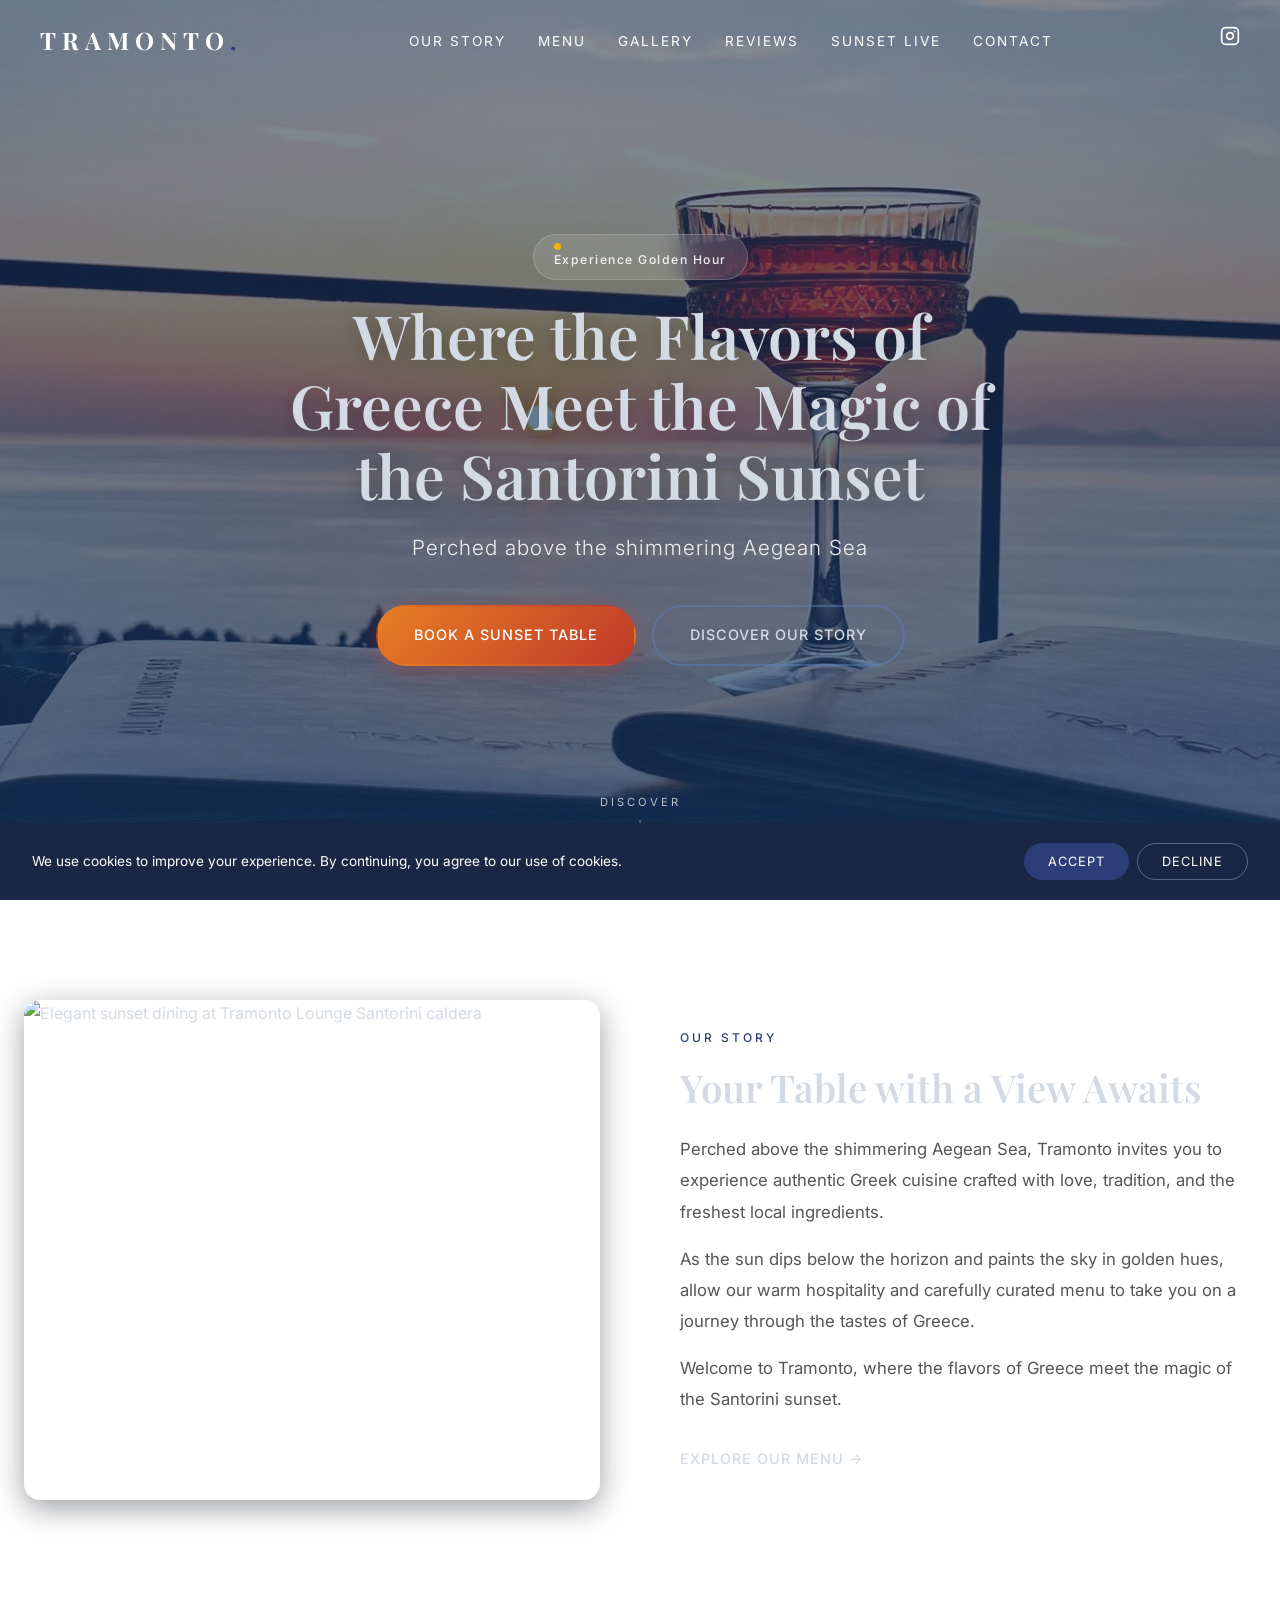
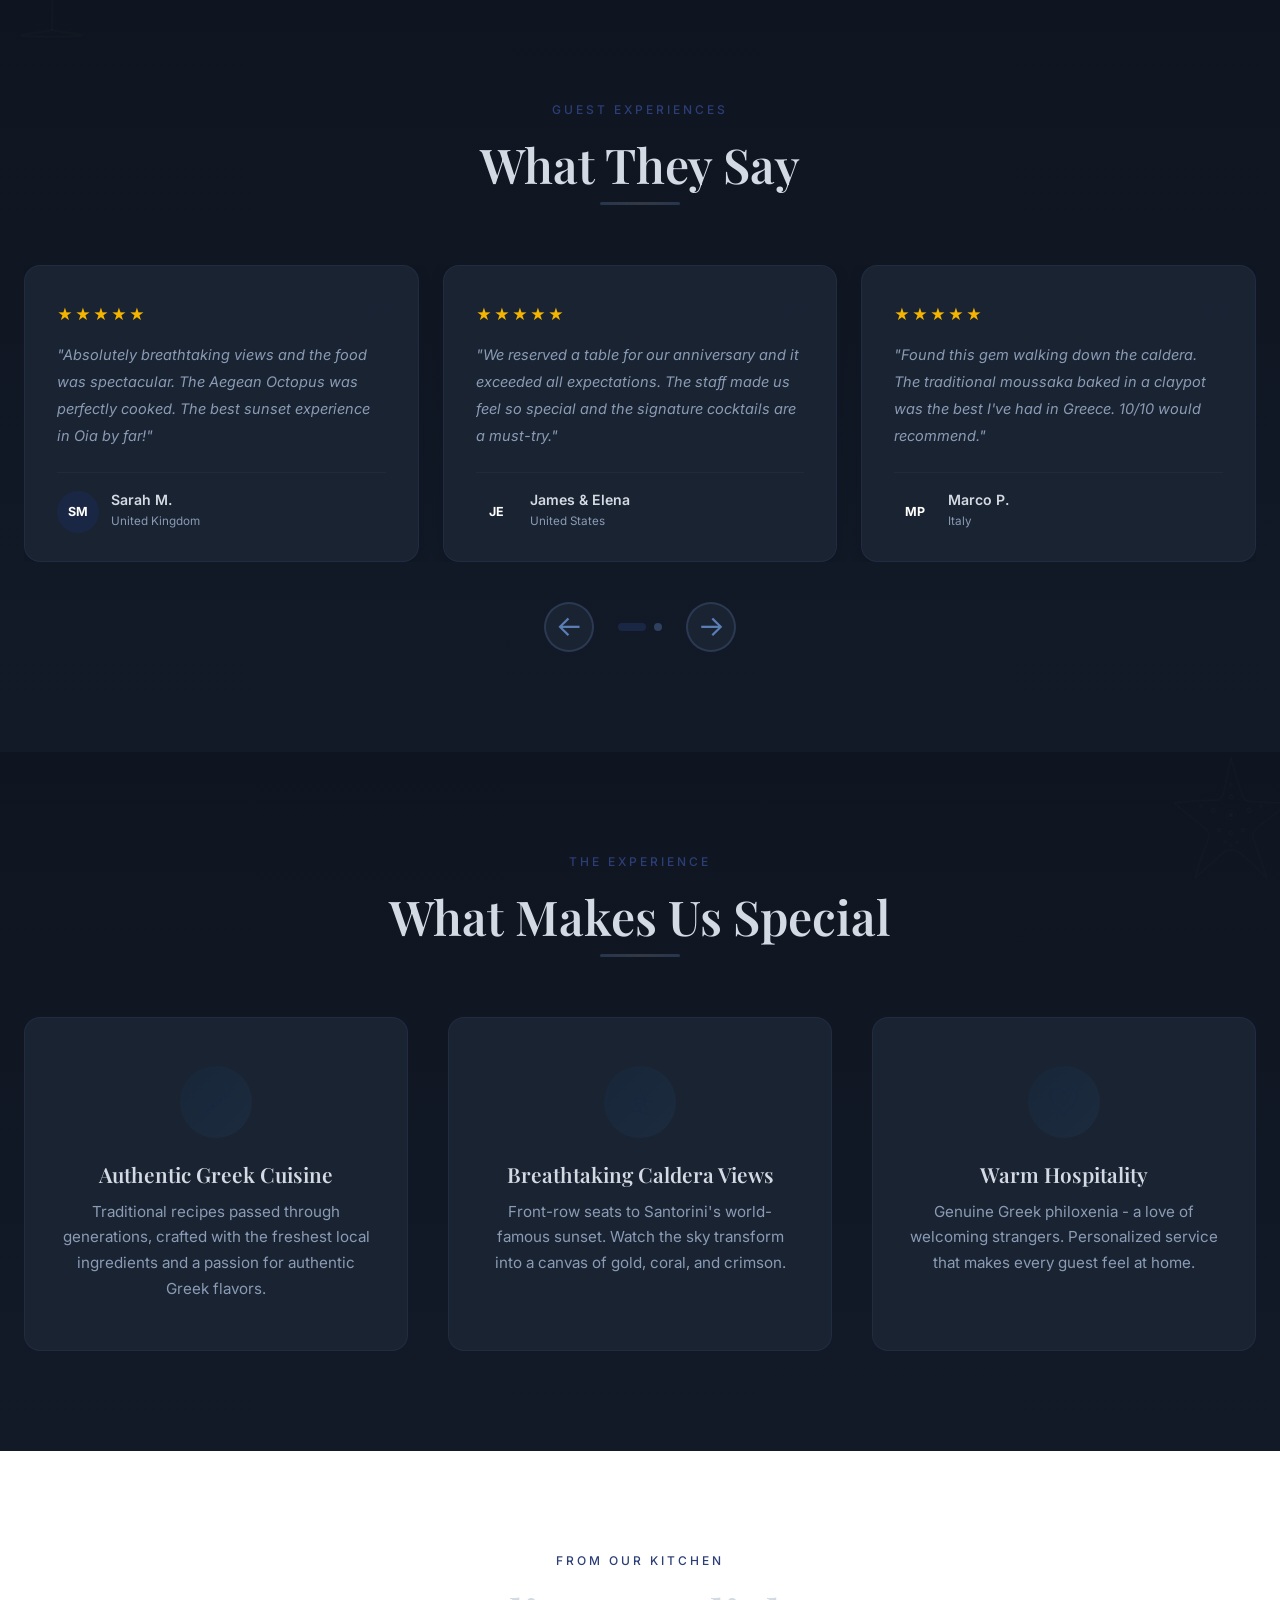
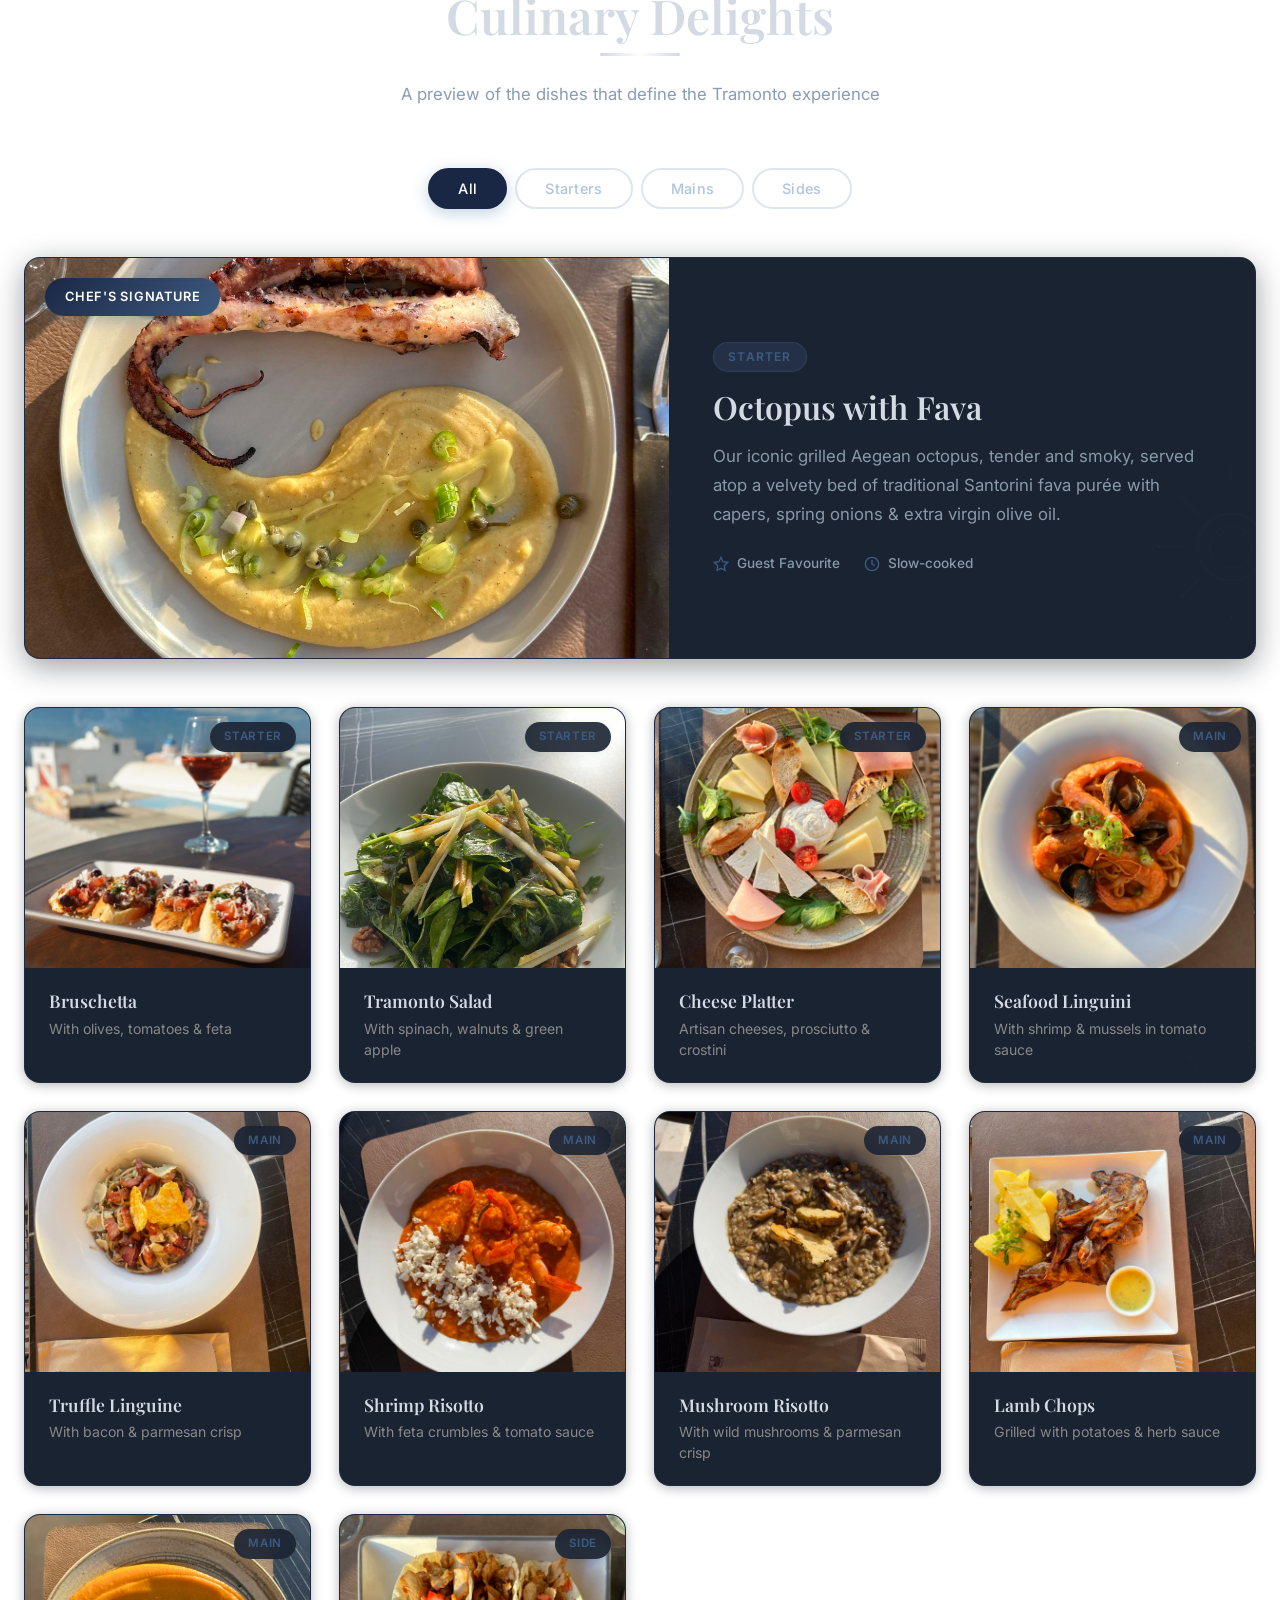
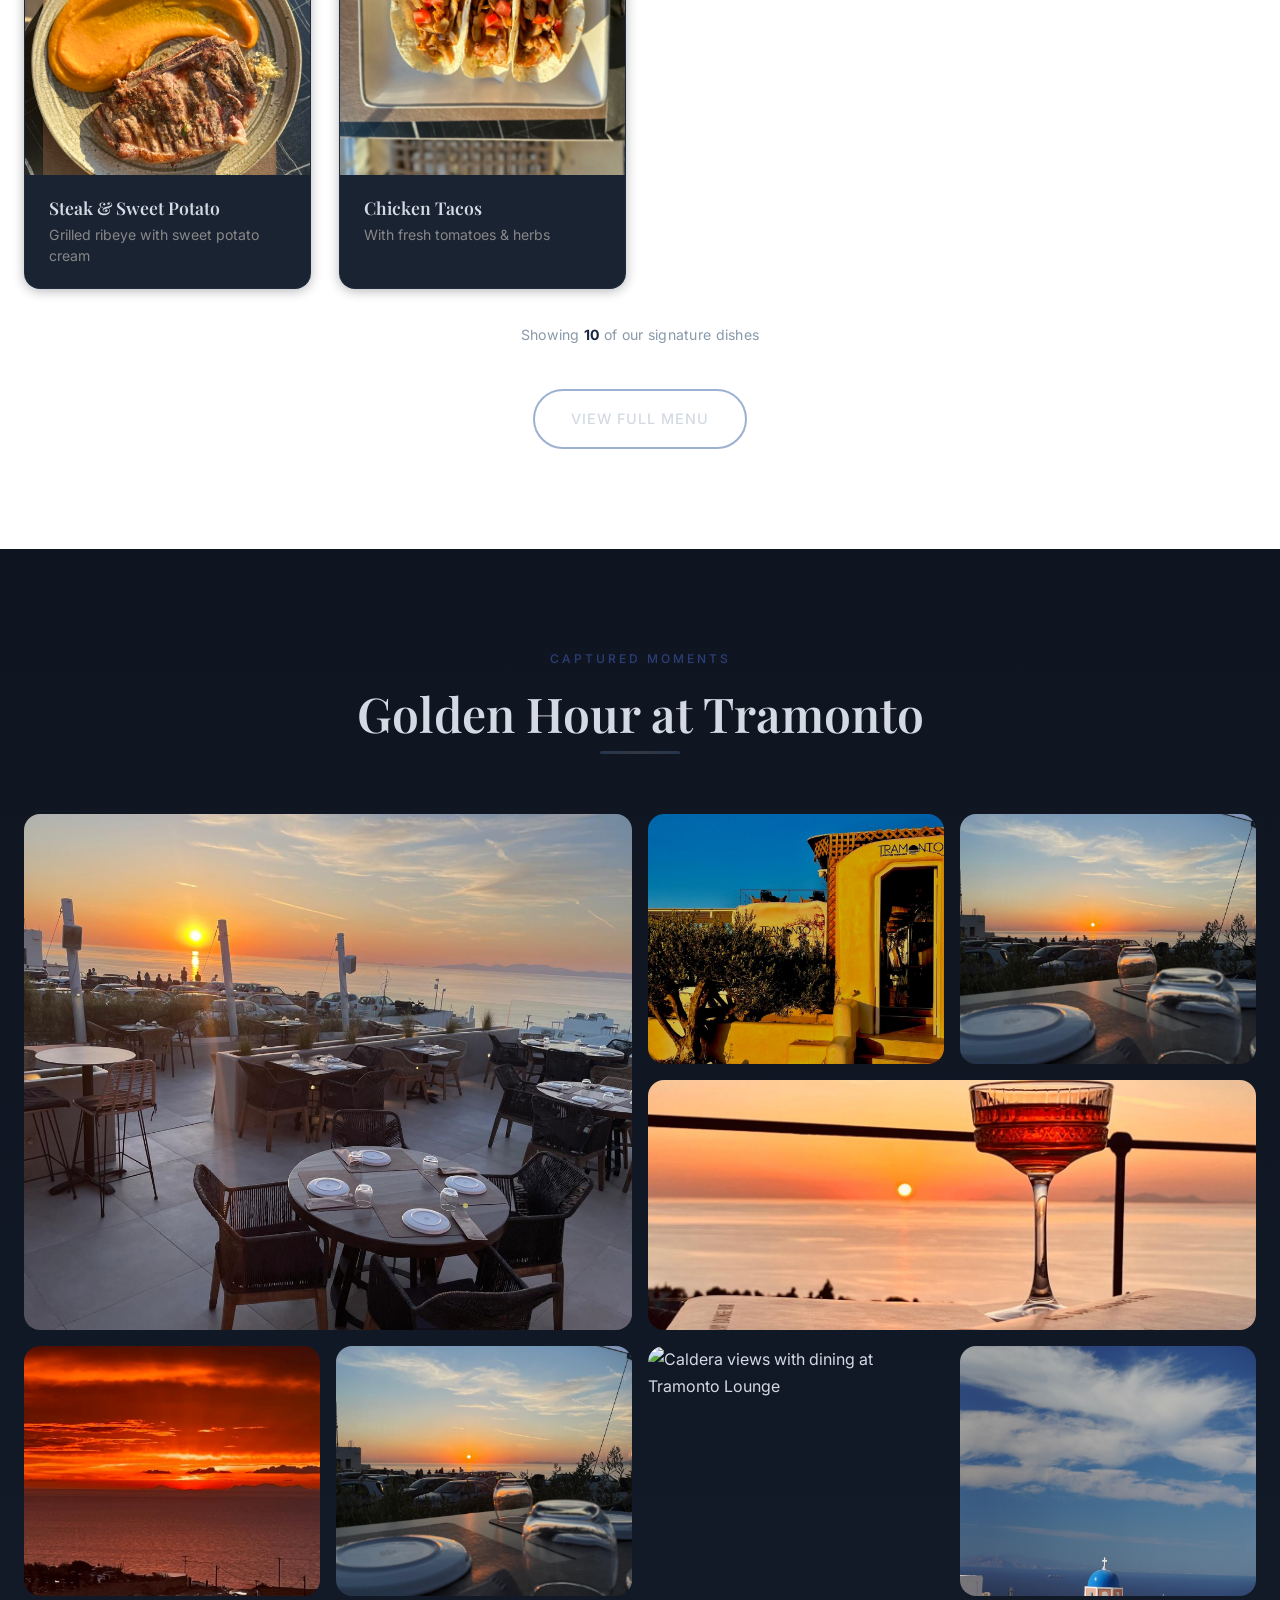
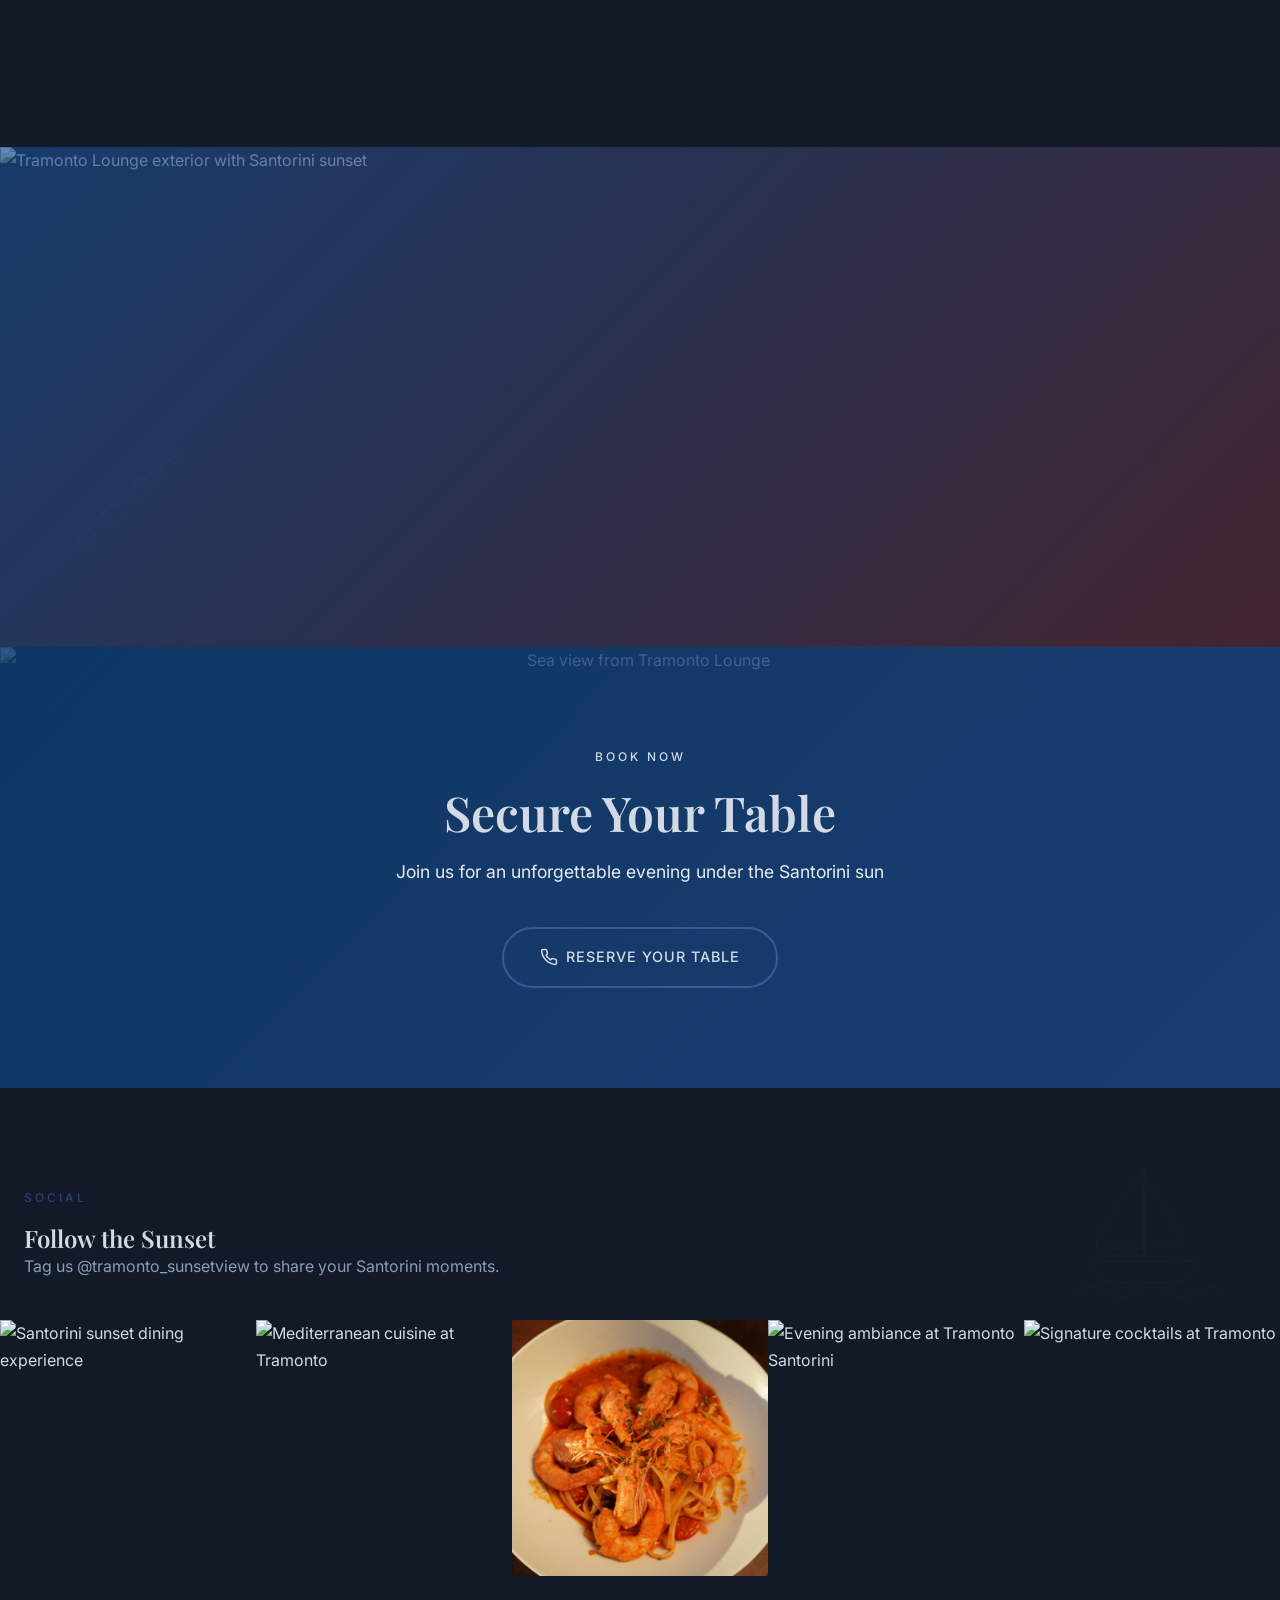
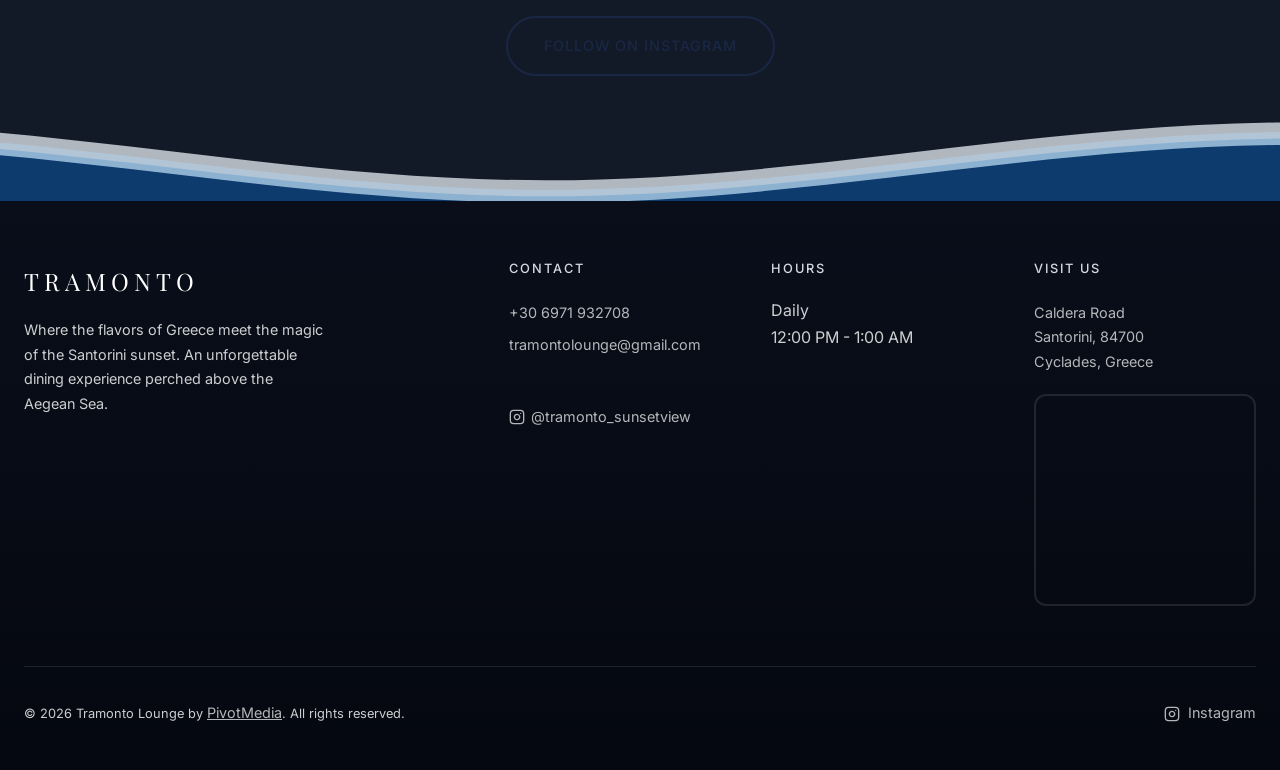
==== index.html @ 6d112b29 "Initial website files" ====
<!DOCTYPE html>
<html lang="en">
<head>
  <meta charset="UTF-8">
  <meta name="viewport" content="width=device-width, initial-scale=1.0">
  <title>Tramonto Lounge | Sunset Bar Restaurant in Santorini | Caldera Views</title>
  <meta name="description" content="Experience authentic Greek cuisine with breathtaking Santorini sunset views at Tramonto Lounge. Reserve your table for an unforgettable caldera dining experience.">
  <meta name="keywords" content="Tramonto Santorini, sunset restaurant Santorini, Greek cuisine, caldera views, fine dining Santorini, Oia restaurant, sunset dinner Santorini">
  <meta name="author" content="Tramonto Lounge">
  <meta name="robots" content="index, follow">
  <link rel="canonical" href="https://www.tramontosunsetview.com/">
  <!-- Open Graph -->
  <meta property="og:title" content="Tramonto Lounge | Sunset Bar Restaurant in Santorini">
  <meta property="og:description" content="Experience authentic Greek cuisine with breathtaking Santorini sunset views at Tramonto Lounge.">
  <meta property="og:image" content="https://www.tramontosunsetview.com/DSC01561.JPG">
  <meta property="og:url" content="https://www.tramontosunsetview.com/">
  <meta property="og:type" content="restaurant.restaurant">
  <meta property="og:locale" content="en_US">
  <meta property="og:site_name" content="Tramonto Lounge">
  <!-- Twitter Card -->
  <meta name="twitter:card" content="summary_large_image">
  <meta name="twitter:title" content="Tramonto Lounge | Sunset Bar Restaurant in Santorini">
  <meta name="twitter:description" content="Authentic Greek cuisine with breathtaking Santorini sunset views.">
  <meta name="twitter:image" content="https://www.tramontosunsetview.com/DSC01561.JPG">
  <!-- Schema.org JSON-LD -->
  <script type="application/ld+json">
  {
    "@context": "https://schema.org",
    "@type": "Restaurant",
    "name": "Tramonto Lounge",
    "alternateName": "Tramonto Sunset Bar Restaurant",
    "image": "https://www.tramontosunsetview.com/DSC01561.JPG",
    "url": "https://www.tramontosunsetview.com",
    "telephone": "+30-6971-932708",
    "email": "tramontolounge@gmail.com",
    "address": {
      "@type": "PostalAddress",
      "streetAddress": "Caldera Road",
      "addressLocality": "Santorini",
      "addressRegion": "South Aegean",
      "postalCode": "84700",
      "addressCountry": "GR"
    },
    "geo": { "@type": "GeoCoordinates", "latitude": 36.4310, "longitude": 25.4290 },
    "openingHoursSpecification": {
      "@type": "OpeningHoursSpecification",
      "dayOfWeek": ["Monday","Tuesday","Wednesday","Thursday","Friday","Saturday","Sunday"],
      "opens": "12:00", "closes": "01:00"
    },
    "servesCuisine": ["Greek", "Mediterranean", "Seafood"],
    "priceRange": "$$$",
    "menu": "https://www.tramontosunsetview.com/menu",
    "aggregateRating": {
      "@type": "AggregateRating",
      "ratingValue": "4.8",
      "reviewCount": "342"
    },
    "areaServed": { "@type": "Place", "name": "Santorini, Cyclades, Greece" },
    "sameAs": ["https://www.instagram.com/tramonto_sunsetview/"]
  }
  </script>
  <script type="application/ld+json">
  { "@context": "https://schema.org", "@type": "BreadcrumbList",
    "itemListElement": [{ "@type": "ListItem", "position": 1, "name": "Home", "item": "https://www.tramontosunsetview.com/" }] }
  </script>
  <!-- Fonts -->
  <link rel="preconnect" href="https://fonts.googleapis.com">
  <link rel="preconnect" href="https://fonts.gstatic.com" crossorigin>
  <link href="https://fonts.googleapis.com/css2?family=Playfair+Display:ital,wght@0,400;0,600;0,700;1,400&family=Inter:wght@300;400;500;600&display=swap" rel="stylesheet">
  <link rel="stylesheet" href="styles.css?v=1.2">
  <link rel="stylesheet" href="responsive.css?v=1.2">
  <link rel="icon" type="image/svg+xml" href="data:image/svg+xml,<svg xmlns='http://www.w3.org/2000/svg' viewBox='0 0 100 100'><text y='.9em' font-size='90'>🌅</text></svg>">
</head>
<body class="page-transition fade-out">
  <!-- PRELOADER -->
  <div id="preloader">
    <svg class="preloader-sun" viewBox="0 0 100 100" fill="none" stroke="currentColor" stroke-width="1.5" stroke-linecap="round" stroke-linejoin="round">
      <circle cx="50" cy="50" r="20" class="sun-path"/>
      <line x1="50" y1="15" x2="50" y2="5" class="sun-path"/>
      <line x1="50" y1="85" x2="50" y2="95" class="sun-path"/>
      <line x1="15" y1="50" x2="5" y2="50" class="sun-path"/>
      <line x1="85" y1="50" x2="95" y2="50" class="sun-path"/>
      <line x1="25" y1="25" x2="15" y2="15" class="sun-path"/>
      <line x1="75" y1="75" x2="85" y2="85" class="sun-path"/>
      <line x1="25" y1="75" x2="15" y2="85" class="sun-path"/>
      <line x1="75" y1="25" x2="85" y2="15" class="sun-path"/>
    </svg>
    <div class="preloader-text">TRAMONTO</div>
  </div>
  
  <!-- STICKY MOBILE CTA -->
  <div class="sticky-mobile-cta" id="mobile-cta">
    <a href="tel:+306971932708">
      <svg width="18" height="18" viewBox="0 0 24 24" fill="none" stroke="currentColor" stroke-width="2" stroke-linecap="round" stroke-linejoin="round"><path d="M22 16.92v3a2 2 0 0 1-2.18 2 19.79 19.79 0 0 1-8.63-3.07 19.5 19.5 0 0 1-6-6 19.79 19.79 0 0 1-3.07-8.67A2 2 0 0 1 4.11 2h3a2 2 0 0 1 2 1.72c.127.96.361 1.903.7 2.81a2 2 0 0 1-.45 2.11L8.09 9.91a16 16 0 0 0 6 6l1.27-1.27a2 2 0 0 1 2.11-.45c.907.339 1.85.573 2.81.7A2 2 0 0 1 22 16.92z"/></svg>
      Reserve Table (+30 6971 932708)
    </a>
  </div>

  <!-- NAVIGATION -->
  <nav class="navbar" id="navbar" role="navigation" aria-label="Main navigation">
    <div class="nav-logo">
      <a href="./" aria-label="Tramonto Lounge Home">TRAMONTO<span class="logo-dot">.</span></a>
    </div>
    <ul class="nav-links">
      <li><a href="#story">Our Story</a></li>
      <li><a href="menu">Menu</a></li>
      <li><a href="#gallery">Gallery</a></li>
      <li><a href="reviews">Reviews</a></li>
      <li><a href="sunset">Sunset Live</a></li>
      <li><a href="contact">Contact</a></li>
    </ul>
    <div class="nav-actions">
      <a href="https://www.instagram.com/tramonto_sunsetview/" target="_blank" rel="noopener noreferrer" class="nav-instagram" aria-label="Follow us on Instagram">
        <svg width="20" height="20" viewBox="0 0 24 24" fill="none" stroke="currentColor" stroke-width="2" stroke-linecap="round" stroke-linejoin="round"><rect x="2" y="2" width="20" height="20" rx="5" ry="5"/><path d="M16 11.37A4 4 0 1 1 12.63 8 4 4 0 0 1 16 11.37z"/><line x1="17.5" y1="6.5" x2="17.51" y2="6.5"/></svg>
      </a>
    </div>
    <button class="hamburger" id="hamburger" aria-label="Open menu" aria-expanded="false">
      <span></span><span></span><span></span>
    </button>
  </nav>
  <div class="mobile-menu" id="mobile-menu" role="dialog" aria-hidden="true">
    <a href="#story">Our Story</a>
    <a href="menu">Menu</a>
    <a href="#gallery">Gallery</a>
    <a href="reviews">Reviews</a>
    <a href="sunset">Sunset Live</a>
    <a href="contact">Contact</a>
    <a href="https://www.instagram.com/tramonto_sunsetview/" target="_blank" rel="noopener noreferrer">Instagram</a>
  </div>

  <!-- HERO -->
  <header>
    <section class="hero" id="hero" aria-label="Hero">
      <div class="hero-bg">
        <video autoplay loop muted playsinline poster="WhatsApp Image 2026-04-29 at 20.09.20 (2).jpeg">
            <source src="tramonto_hero_video.mp4" type="video/mp4">
            <img src="WhatsApp Image 2026-04-29 at 20.09.20 (2).jpeg" alt="Breathtaking Santorini sunset over the caldera from Tramonto Lounge">
        </video>
      </div>
      <div class="hero-overlay" style="background: linear-gradient(180deg, rgba(13, 59, 110, 0.5) 0%, rgba(13, 59, 110, 0.7) 100%);"></div>
      <div class="hero-content">
        <div class="hero-sunset-badge breathe">
           <div class="hero-sunset-badge-dot"></div>
           Experience Golden Hour
        </div>
        <h1>Where the Flavors of Greece Meet the Magic of the Santorini Sunset</h1>
        <p class="hero-sub">Perched above the shimmering Aegean Sea</p>
        <div class="hero-buttons">
          <a href="tel:+306971932708" class="btn btn-hero-primary breathe">Book a Sunset Table</a>
          <a href="#story" class="btn btn-outline">Discover Our Story</a>
        </div>
      </div>
      <div class="scroll-indicator" aria-hidden="true">
        <span>Discover</span><div class="line"></div>
      </div>
    </section>
  </header>

  <main>
    <!-- Aesthetic Handdrawn Decorations - Fine-line sketchy summer illustrations -->
    <div class="aesthetic-decor decor-1" style="top: 8%;">
      <!-- Martini Cocktail with olive & straw -->
      <svg viewBox="0 0 100 100" fill="none" stroke="currentColor" stroke-width="1.2" stroke-linecap="round" stroke-linejoin="round">
        <path d="M22 22 C23 21, 77 21, 78 22 L51 58 C51 58, 50.5 59, 50 58 Z"/>
        <path d="M24 24 L76 24" stroke-dasharray="3 5" stroke-width="0.8"/>
        <path d="M50 58 C50 59, 50.5 60, 50 85"/>
        <path d="M50 85 C48 86, 34 87, 33 88 C32 89, 67 89, 67 88 C66 87, 52 86, 50 85"/>
        <path d="M32 28 L42 28" stroke-width="0.6"/>
        <circle cx="64" cy="28" r="4" stroke-width="1"/>
        <circle cx="64" cy="28" r="1.5" fill="currentColor" opacity="0.3"/>
        <path d="M60 22 C62 16, 66 12, 72 8" stroke-width="0.8"/>
        <path d="M72 8 L74 6" stroke-width="0.6"/>
        <path d="M36 32 C38 38, 44 44, 50 48" stroke-width="0.5" stroke-dasharray="2 3"/>
      </svg>
    </div>
    <div class="aesthetic-decor decor-2" style="top: 20%;">
      <!-- Detailed Starfish with texture dots -->
      <svg viewBox="0 0 100 100" fill="none" stroke="currentColor" stroke-width="1.2" stroke-linecap="round" stroke-linejoin="round">
        <path d="M50 10 C52 18, 55 28, 58 36 C59 38, 61 39, 63 39 L88 40 C82 46, 72 52, 66 58 C64 60, 64 62, 65 64 L74 90 C68 84, 60 76, 54 72 C52 71, 48 71, 46 72 L26 90 C28 82, 34 66, 35 64 C36 62, 36 60, 34 58 L12 40 C18 39, 38 38, 41 38 C43 38, 44 36, 45 34 Z"/>
        <circle cx="50" cy="48" r="3" stroke-width="0.8"/><circle cx="50" cy="48" r="1" fill="currentColor"/>
        <circle cx="50" cy="36" r="1.2"/><circle cx="50" cy="28" r="0.8"/>
        <circle cx="50" cy="60" r="1.2"/><circle cx="50" cy="68" r="0.8"/>
        <circle cx="38" cy="45" r="1.2"/><circle cx="30" cy="42" r="0.8"/>
        <circle cx="62" cy="45" r="1.2"/><circle cx="70" cy="42" r="0.8"/>
        <circle cx="42" cy="58" r="1"/><circle cx="58" cy="58" r="1"/>
        <circle cx="46" cy="66" r="0.8"/><circle cx="54" cy="66" r="0.8"/>
        <path d="M50 48 L50 30" stroke-width="0.4" stroke-dasharray="1.5 2.5"/>
        <path d="M50 48 L65 42" stroke-width="0.4" stroke-dasharray="1.5 2.5"/>
        <path d="M50 48 L60 62" stroke-width="0.4" stroke-dasharray="1.5 2.5"/>
        <path d="M50 48 L40 62" stroke-width="0.4" stroke-dasharray="1.5 2.5"/>
        <path d="M50 48 L35 42" stroke-width="0.4" stroke-dasharray="1.5 2.5"/>
      </svg>
    </div>
    <div class="aesthetic-decor decor-3" style="top: 33%;">
      <!-- Seashell (Scallop) with detailed ridges -->
      <svg viewBox="0 0 100 100" fill="none" stroke="currentColor" stroke-width="1.2" stroke-linecap="round" stroke-linejoin="round">
        <path d="M50 18 C20 30, 8 60, 15 78 C22 90, 78 90, 85 78 C92 60, 80 30, 50 18 Z"/>
        <path d="M50 18 C48 35, 35 65, 25 82" stroke-width="0.7"/>
        <path d="M50 18 C50 40, 50 65, 50 85" stroke-width="0.7"/>
        <path d="M50 18 C52 35, 65 65, 75 82" stroke-width="0.7"/>
        <path d="M50 18 C46 30, 22 55, 18 72" stroke-width="0.5"/>
        <path d="M50 18 C54 30, 78 55, 82 72" stroke-width="0.5"/>
        <path d="M50 18 C49 28, 42 48, 30 68" stroke-width="0.5"/>
        <path d="M50 18 C51 28, 58 48, 70 68" stroke-width="0.5"/>
        <path d="M50 18 C47 25, 28 50, 20 75" stroke-width="0.4" stroke-dasharray="2 3"/>
        <path d="M50 18 C53 25, 72 50, 80 75" stroke-width="0.4" stroke-dasharray="2 3"/>
        <ellipse cx="50" cy="88" rx="30" ry="4" stroke-width="0.8"/>
      </svg>
    </div>
    <div class="aesthetic-decor decor-4 floating" style="top: 46%;">
      <!-- Coral Branch with organic tendrils -->
      <svg viewBox="0 0 100 100" fill="none" stroke="currentColor" stroke-width="1.2" stroke-linecap="round" stroke-linejoin="round">
        <path d="M50 92 C50 75, 48 65, 42 55 C38 48, 28 42, 20 38"/>
        <path d="M42 55 C44 50, 46 42, 50 35 C52 30, 50 22, 48 15"/>
        <path d="M50 35 C54 30, 60 26, 68 22"/>
        <path d="M50 55 C55 48, 62 42, 72 38 C78 36, 84 32, 88 28"/>
        <path d="M72 38 C74 34, 78 28, 80 22"/>
        <path d="M42 55 C38 52, 32 50, 25 52"/>
        <path d="M20 38 C18 34, 14 28, 12 22" stroke-width="0.8"/>
        <path d="M20 38 C16 40, 12 44, 10 48" stroke-width="0.8"/>
        <circle cx="48" cy="15" r="2.5" stroke-width="0.8"/>
        <circle cx="68" cy="22" r="2" stroke-width="0.8"/>
        <circle cx="88" cy="28" r="2.5" stroke-width="0.8"/>
        <circle cx="80" cy="22" r="1.8" stroke-width="0.8"/>
        <circle cx="12" cy="22" r="2" stroke-width="0.8"/>
        <circle cx="25" cy="52" r="2" stroke-width="0.8"/>
        <circle cx="10" cy="48" r="1.8" stroke-width="0.8"/>
      </svg>
    </div>
    <div class="aesthetic-decor decor-5 floating" style="top: 58%;">
      <!-- Sunglasses with reflection detail -->
      <svg viewBox="0 0 100 100" fill="none" stroke="currentColor" stroke-width="1.2" stroke-linecap="round" stroke-linejoin="round">
        <path d="M5 42 C8 40, 12 38, 18 37 C22 36, 28 36, 32 37 C36 38, 40 40, 42 44 C43 46, 44 49, 43 52 C42 56, 38 60, 34 62 C30 64, 24 64, 20 62 C16 60, 13 56, 12 52 C11 48, 12 44, 14 42"/>
        <path d="M42 44 C44 42, 48 41, 50 41 C52 41, 56 42, 58 44"/>
        <path d="M58 44 C60 40, 64 38, 68 37 C72 36, 78 36, 82 37 C86 38, 90 40, 92 42 C94 44, 95 48, 94 52 C93 56, 89 60, 85 62 C81 64, 75 64, 71 62 C67 60, 64 56, 63 52 C62 49, 62 46, 63 44"/>
        <path d="M14 42 C10 40, 6 38, 2 38" stroke-width="0.9"/>
        <path d="M92 42 C96 40, 98 38, 100 38" stroke-width="0.9"/>
        <path d="M20 44 C22 46, 24 44" stroke-width="0.6" fill="none"/>
        <path d="M75 44 C77 46, 79 44" stroke-width="0.6" fill="none"/>
      </svg>
    </div>
    <div class="aesthetic-decor decor-6 floating" style="top: 70%;">
      <!-- Tropical cocktail with umbrella & fruit -->
      <svg viewBox="0 0 100 100" fill="none" stroke="currentColor" stroke-width="1.2" stroke-linecap="round" stroke-linejoin="round">
        <path d="M28 35 C28 30, 30 25, 35 22 C40 19, 72 19, 72 35 C72 50, 72 65, 68 75 C64 82, 36 82, 32 75 C28 65, 28 50, 28 35 Z"/>
        <path d="M28 45 C35 42, 65 42, 72 45" stroke-width="0.7" stroke-dasharray="3 4"/>
        <path d="M30 55 C38 52, 62 52, 70 55" stroke-width="0.5" stroke-dasharray="2 3"/>
        <path d="M50 19 L50 5" stroke-width="1"/>
        <path d="M42 5 C42 5, 50 2, 58 5 L50 19 Z" stroke-width="0.9"/>
        <path d="M50 5 L50 19" stroke-width="0.5"/>
        <path d="M46 12 L50 19 L54 12" stroke-width="0.4"/>
        <path d="M60 22 C62 18, 68 14, 75 12" stroke-width="0.8"/>
        <circle cx="75" cy="12" r="3.5" stroke-width="0.9"/>
        <path d="M73 11 C74 10, 76 10, 77 11" stroke-width="0.5"/>
        <circle cx="35" cy="40" r="2" stroke-width="0.6"/>
        <circle cx="60" cy="48" r="1.5" stroke-width="0.6"/>
        <circle cx="45" cy="55" r="1.8" stroke-width="0.6"/>
      </svg>
    </div>
    <div class="aesthetic-decor decor-7" style="top: 82%;">
      <!-- Olive Branch with olives & leaves -->
      <svg viewBox="0 0 100 100" fill="none" stroke="currentColor" stroke-width="1.2" stroke-linecap="round" stroke-linejoin="round">
        <path d="M15 85 C25 72, 40 55, 55 42 C65 34, 78 24, 88 18"/>
        <path d="M30 72 C26 64, 34 58, 38 64 C42 70, 34 76, 30 72 Z" stroke-width="0.9"/>
        <path d="M34 68 L30 72" stroke-width="0.5"/>
        <path d="M44 58 C40 50, 48 44, 52 50 C56 56, 48 62, 44 58 Z" stroke-width="0.9"/>
        <path d="M48 54 L44 58" stroke-width="0.5"/>
        <path d="M60 44 C56 36, 64 30, 68 36 C72 42, 64 48, 60 44 Z" stroke-width="0.9"/>
        <path d="M64 40 L60 44" stroke-width="0.5"/>
        <path d="M76 30 C72 22, 80 16, 84 22 C88 28, 80 34, 76 30 Z" stroke-width="0.9"/>
        <path d="M80 26 L76 30" stroke-width="0.5"/>
        <circle cx="24" cy="78" r="3.5" stroke-width="1" fill="currentColor" opacity="0.15"/>
        <circle cx="38" cy="64" r="3" stroke-width="1" fill="currentColor" opacity="0.15"/>
        <circle cx="54" cy="48" r="2.5" stroke-width="1" fill="currentColor" opacity="0.15"/>
        <circle cx="70" cy="34" r="2.8" stroke-width="1"/>
      </svg>
    </div>
    <div class="aesthetic-decor decor-8" style="top: 5%; left: 80%;">
      <!-- Waves (triple) -->
      <svg viewBox="0 0 100 100" fill="none" stroke="currentColor" stroke-width="1.2" stroke-linecap="round" stroke-linejoin="round">
        <path d="M8 40 C14 30, 22 30, 28 40 C34 50, 42 50, 48 40 C54 30, 62 30, 68 40 C74 50, 82 50, 88 40"/>
        <path d="M8 55 C14 45, 22 45, 28 55 C34 65, 42 65, 48 55 C54 45, 62 45, 68 55 C74 65, 82 65, 88 55" stroke-width="1"/>
        <path d="M8 70 C14 60, 22 60, 28 70 C34 80, 42 80, 48 70 C54 60, 62 60, 68 70 C74 80, 82 80, 88 70" stroke-width="0.8"/>
        <path d="M12 42 L14 38" stroke-width="0.5"/><path d="M52 42 L54 38" stroke-width="0.5"/>
      </svg>
    </div>
    <div class="aesthetic-decor decor-9" style="top: 48%; left: 85%;">
      <!-- Greek Amphora / Urn -->
      <svg viewBox="0 0 100 100" fill="none" stroke="currentColor" stroke-width="1.2" stroke-linecap="round" stroke-linejoin="round">
        <path d="M40 15 C40 12, 60 12, 60 15"/>
        <path d="M40 15 C38 18, 36 22, 35 28 C34 34, 34 42, 36 50 C38 58, 42 68, 42 78 C42 84, 40 88, 38 90"/>
        <path d="M60 15 C62 18, 64 22, 65 28 C66 34, 66 42, 64 50 C62 58, 58 68, 58 78 C58 84, 60 88, 62 90"/>
        <path d="M38 90 C38 92, 62 92, 62 90"/>
        <path d="M35 28 C28 26, 22 30, 20 35 C18 42, 24 46, 30 44 C34 42, 35 38, 35 34" stroke-width="1"/>
        <path d="M65 28 C72 26, 78 30, 80 35 C82 42, 76 46, 70 44 C66 42, 65 38, 65 34" stroke-width="1"/>
        <path d="M36 50 C42 48, 58 48, 64 50" stroke-width="0.7"/>
        <path d="M36 52 C42 54, 58 54, 64 52" stroke-width="0.7"/>
        <path d="M42 60 C45 58, 55 58, 58 60" stroke-width="0.5" stroke-dasharray="2 2"/>
        <path d="M42 65 C45 63, 55 63, 58 65" stroke-width="0.5" stroke-dasharray="2 2"/>
      </svg>
    </div>
    <div class="aesthetic-decor decor-10" style="top: 92%;">
      <!-- Sailboat on waves -->
      <svg viewBox="0 0 100 100" fill="none" stroke="currentColor" stroke-width="1.2" stroke-linecap="round" stroke-linejoin="round">
        <path d="M50 18 L50 68"/>
        <path d="M50 18 C48 22, 24 50, 22 62 C22 64, 24 65, 26 64 L50 64" stroke-width="1"/>
        <path d="M50 22 C54 28, 70 50, 72 60 C72 62, 70 63, 68 62 L50 62" stroke-width="0.9"/>
        <path d="M18 72 L82 72 L76 82 C72 86, 28 86, 24 82 Z" stroke-width="1.1"/>
        <path d="M22 72 C20 68, 50 66, 78 72" stroke-width="0.6"/>
        <path d="M10 90 C16 86, 22 86, 28 90 C34 94, 40 94, 46 90 C52 86, 58 86, 64 90 C70 94, 76 94, 82 90 C88 86, 92 86, 96 90" stroke-width="0.9"/>
      </svg>
    </div>
    <div class="aesthetic-decor decor-11" style="top: 38%; left: 88%;">
      <!-- Greek Sun with rays -->
      <svg viewBox="0 0 100 100" fill="none" stroke="currentColor" stroke-width="1.2" stroke-linecap="round" stroke-linejoin="round">
        <circle cx="50" cy="50" r="16"/>
        <circle cx="50" cy="50" r="10" stroke-width="0.6"/>
        <path d="M50 28 L50 16"/><path d="M50 72 L50 84"/>
        <path d="M28 50 L16 50"/><path d="M72 50 L84 50"/>
        <path d="M35 35 L26 26"/><path d="M65 65 L74 74"/>
        <path d="M35 65 L26 74"/><path d="M65 35 L74 26"/>
        <path d="M50 16 C48 14, 50 10, 52 14" stroke-width="0.7"/>
        <path d="M50 84 C48 86, 50 90, 52 86" stroke-width="0.7"/>
        <path d="M16 50 C14 48, 10 50, 14 52" stroke-width="0.7"/>
        <path d="M84 50 C86 48, 90 50, 86 52" stroke-width="0.7"/>
        <path d="M44 44 C46 46, 48 44, 46 42" stroke-width="0.5"/>
        <path d="M54 44 C56 46, 58 44, 56 42" stroke-width="0.5"/>
      </svg>
    </div>

    <!-- STORY -->
    <section id="story" class="story section-pad" aria-label="Our story">
      <div class="container">
        <div class="story-grid">
          <div class="story-image fade-in-left">
            <img src="DSC01836.JPG" alt="Elegant sunset dining at Tramonto Lounge Santorini caldera" loading="lazy">
          </div>
          <div class="story-text fade-in-right">
            <span class="eyebrow">Our Story</span>
            <h2>Your Table with a View Awaits</h2>
            <p>Perched above the shimmering Aegean Sea, Tramonto invites you to experience authentic Greek cuisine crafted with love, tradition, and the freshest local ingredients.</p>
            <p>As the sun dips below the horizon and paints the sky in golden hues, allow our warm hospitality and carefully curated menu to take you on a journey through the tastes of Greece.</p>
            <p>Welcome to Tramonto, where the flavors of Greece meet the magic of the Santorini sunset.</p>
            <a href="menu" class="cta-link">Explore our menu →</a>
          </div>
        </div>
      </div>
    </section>

    <!-- TESTIMONIALS SLIDER -->
    <section class="testimonials-slider-section section-pad" aria-label="Customer Testimonials">
      <div class="container">
        <div class="section-header fade-in">
          <span class="eyebrow">Guest Experiences</span>
          <h2>What They Say</h2>
          <div class="greek-line"></div>
        </div>
        <div class="testimonials-slider-wrapper fade-in">
          <div class="testimonials-slider" id="testimonials-slider">
            <div class="testimonials-track" id="testimonials-track">
              
              <div class="testimonial-card">
                <div class="testimonial-stars">★★★★★</div>
                <p class="testimonial-text">"Absolutely breathtaking views and the food was spectacular. The Aegean Octopus was perfectly cooked. The best sunset experience in Oia by far!"</p>
                <div class="testimonial-author">
                  <div class="testimonial-avatar" style="background-color: var(--aegean);">SM</div>
                  <div>
                    <div class="testimonial-name">Sarah M.</div>
                    <div class="testimonial-meta">United Kingdom</div>
                  </div>
                </div>
              </div>

              <div class="testimonial-card">
                <div class="testimonial-stars">★★★★★</div>
                <p class="testimonial-text">"We reserved a table for our anniversary and it exceeded all expectations. The staff made us feel so special and the signature cocktails are a must-try."</p>
                <div class="testimonial-author">
                  <div class="testimonial-avatar" style="background-color: var(--gold);">JE</div>
                  <div>
                    <div class="testimonial-name">James &amp; Elena</div>
                    <div class="testimonial-meta">United States</div>
                  </div>
                </div>
              </div>

              <div class="testimonial-card">
                <div class="testimonial-stars">★★★★★</div>
                <p class="testimonial-text">"Found this gem walking down the caldera. The traditional moussaka baked in a claypot was the best I've had in Greece. 10/10 would recommend."</p>
                <div class="testimonial-author">
                  <div class="testimonial-avatar" style="background-color: var(--terracotta);">MP</div>
                  <div>
                    <div class="testimonial-name">Marco P.</div>
                    <div class="testimonial-meta">Italy</div>
                  </div>
                </div>
              </div>
              
              <div class="testimonial-card">
                <div class="testimonial-stars">★★★★★</div>
                <p class="testimonial-text">"The perfect blend of fine dining and relaxed atmosphere. Watching the sun set while enjoying fresh lobster linguine was a highlight of our trip."</p>
                <div class="testimonial-author">
                  <div class="testimonial-avatar" style="background-color: #27ae60;">CT</div>
                  <div>
                    <div class="testimonial-name">Chloe T.</div>
                    <div class="testimonial-meta">Australia</div>
                  </div>
                </div>
              </div>

            </div>
          </div>
          
          <div class="testimonials-controls">
            <button class="t-prev" id="test-prev" aria-label="Previous testimonial">&#8592;</button>
            <div class="t-dots" id="test-dots"></div>
            <button class="t-next" id="test-next" aria-label="Next testimonial">&#8594;</button>
          </div>
        </div>
      </div>
    </section>

    <!-- HIGHLIGHTS -->
    <section id="highlights" class="highlights section-pad" aria-label="Experience highlights">
      <div class="container">
        <div class="section-header fade-in">
          <span class="eyebrow">The Experience</span>
          <h2>What Makes Us Special</h2>
          <div class="greek-line"></div>
        </div>
        <div class="highlights-grid">
          <div class="highlight-card stagger-item">
            <div class="highlight-icon">
              <svg viewBox="0 0 60 60" fill="none" stroke="currentColor" stroke-width="1.4" stroke-linecap="round" stroke-linejoin="round" style="width:36px;height:36px;color:var(--aegean)">
                <path d="M10 50 C18 40, 30 28, 40 22 C46 18, 52 14, 55 10"/>
                <path d="M20 42 C17 36, 23 32, 26 36 C29 40, 23 44, 20 42 Z" stroke-width="1.1"/>
                <path d="M32 32 C29 26, 35 22, 38 26 C41 30, 35 34, 32 32 Z" stroke-width="1.1"/>
                <path d="M44 22 C41 16, 47 12, 50 16 C53 20, 47 24, 44 22 Z" stroke-width="1.1"/>
                <circle cx="15" cy="46" r="2.5" fill="currentColor" opacity="0.2"/>
                <circle cx="26" cy="36" r="2" fill="currentColor" opacity="0.2"/>
              </svg>
            </div>
            <h3>Authentic Greek Cuisine</h3>
            <p>Traditional recipes passed through generations, crafted with the freshest local ingredients and a passion for authentic Greek flavors.</p>
          </div>
          <div class="highlight-card stagger-item">
            <div class="highlight-icon">
              <svg viewBox="0 0 60 60" fill="none" stroke="currentColor" stroke-width="1.4" stroke-linecap="round" stroke-linejoin="round" style="width:36px;height:36px;color:var(--aegean)">
                <circle cx="30" cy="28" r="10"/>
                <circle cx="30" cy="28" r="6" stroke-width="0.7"/>
                <path d="M30 14 L30 8"/><path d="M30 42 L30 48"/>
                <path d="M16 28 L10 28"/><path d="M44 28 L50 28"/>
                <path d="M20 18 L16 14"/><path d="M40 38 L44 42"/>
                <path d="M20 38 L16 42"/><path d="M40 18 L44 14"/>
                <path d="M5 48 C15 44, 25 44, 35 48 C45 52, 55 52, 60 48" stroke-width="1.2"/>
              </svg>
            </div>
            <h3>Breathtaking Caldera Views</h3>
            <p>Front-row seats to Santorini's world-famous sunset. Watch the sky transform into a canvas of gold, coral, and crimson.</p>
          </div>
          <div class="highlight-card stagger-item">
            <div class="highlight-icon">
              <svg viewBox="0 0 60 60" fill="none" stroke="currentColor" stroke-width="1.4" stroke-linecap="round" stroke-linejoin="round" style="width:36px;height:36px;color:var(--aegean)">
                <path d="M30 50 C30 50, 8 34, 8 20 C8 12, 14 6, 22 8 C26 9, 28 12, 30 16 C32 12, 34 9, 38 8 C46 6, 52 12, 52 20 C52 34, 30 50, 30 50 Z"/>
                <path d="M22 20 C24 18, 28 20" stroke-width="0.8"/>
                <path d="M30 36 C28 32, 24 28, 20 26" stroke-width="0.6" stroke-dasharray="2 3"/>
                <path d="M30 36 C32 32, 36 28, 40 26" stroke-width="0.6" stroke-dasharray="2 3"/>
              </svg>
            </div>
            <h3>Warm Hospitality</h3>
            <p>Genuine Greek philoxenia - a love of welcoming strangers. Personalized service that makes every guest feel at home.</p>
          </div>
        </div>
      </div>
    </section>

    <!-- SIGNATURE DISHES - Premium Showcase -->
    <section id="dishes" class="dishes section-pad" aria-label="Signature dishes">
      <div class="container">
        <div class="section-header fade-in">
          <span class="eyebrow">From Our Kitchen</span>
          <h2>Culinary Delights</h2>
          <div class="greek-line"></div>
          <p>A preview of the dishes that define the Tramonto experience</p>
        </div>

        <!-- Category Filter Tabs -->
        <div class="dishes-filter fade-in">
          <button class="filter-tab active" data-filter="all">All</button>
          <button class="filter-tab" data-filter="starters">Starters</button>
          <button class="filter-tab" data-filter="mains">Mains</button>
          <button class="filter-tab" data-filter="sides">Sides</button>
        </div>

        <!-- Featured Hero Dish -->
        <div class="dish-hero fade-in">
          <div class="dish-hero-img">
            <img src="Octopus with Fava.JPG" alt="Grilled octopus with Santorini fava purée at Tramonto" loading="lazy">
            <div class="dish-hero-badge breathe">Chef's Signature</div>
          </div>
          <div class="dish-hero-content">
            <span class="dish-category-tag">Starter</span>
            <h3>Octopus with Fava</h3>
            <p class="dish-hero-desc">Our iconic grilled Aegean octopus, tender and smoky, served atop a velvety bed of traditional Santorini fava purée with capers, spring onions &amp; extra virgin olive oil.</p>
            <div class="dish-hero-meta">
              <span class="dish-meta-item">
                <svg width="16" height="16" viewBox="0 0 24 24" fill="none" stroke="currentColor" stroke-width="2"><path d="M12 2L15 8.5 22 9.5 17 14.5 18 21.5 12 18.5 6 21.5 7 14.5 2 9.5 9 8.5Z"/></svg>
                Guest Favourite
              </span>
              <span class="dish-meta-item">
                <svg width="16" height="16" viewBox="0 0 24 24" fill="none" stroke="currentColor" stroke-width="2"><circle cx="12" cy="12" r="10"/><path d="M12 6v6l4 2"/></svg>
                Slow-cooked
              </span>
            </div>
          </div>
        </div>

        <!-- Dish Grid - All 10 remaining dishes -->
        <div class="dishes-grid">
          <div class="dish-card stagger-item" data-category="starters">
            <div class="dish-img">
              <img src="Bruschetta.JPG" alt="Bruschetta with olives and feta at Tramonto Lounge Santorini" loading="lazy">
              <span class="dish-badge">Starter</span>
            </div>
            <div class="dish-info">
              <h3>Bruschetta</h3>
              <p>With olives, tomatoes &amp; feta</p>
            </div>
          </div>

          <div class="dish-card stagger-item" data-category="starters">
            <div class="dish-img">
              <img src="Tramonto Salad.JPG" alt="Fresh Tramonto salad with walnuts and apple at Tramonto Lounge" loading="lazy">
              <span class="dish-badge">Starter</span>
            </div>
            <div class="dish-info">
              <h3>Tramonto Salad</h3>
              <p>With spinach, walnuts &amp; green apple</p>
            </div>
          </div>

          <div class="dish-card stagger-item" data-category="starters">
            <div class="dish-img">
              <img src="Cheese platter.JPG" alt="Cheese and charcuterie platter at Tramonto Santorini" loading="lazy">
              <span class="dish-badge">Starter</span>
            </div>
            <div class="dish-info">
              <h3>Cheese Platter</h3>
              <p>Artisan cheeses, prosciutto &amp; crostini</p>
            </div>
          </div>

          <div class="dish-card stagger-item" data-category="mains">
            <div class="dish-img">
              <img src="sea food linguini.JPG" alt="Seafood linguini with shrimp and mussels at Tramonto Santorini" loading="lazy">
              <span class="dish-badge">Main</span>
            </div>
            <div class="dish-info">
              <h3>Seafood Linguini</h3>
              <p>With shrimp &amp; mussels in tomato sauce</p>
            </div>
          </div>

          <div class="dish-card stagger-item" data-category="mains">
            <div class="dish-img">
              <img src="Truffle Linguine.JPG" alt="Truffle linguine with bacon and parmesan at Tramonto Lounge" loading="lazy">
              <span class="dish-badge">Main</span>
            </div>
            <div class="dish-info">
              <h3>Truffle Linguine</h3>
              <p>With bacon &amp; parmesan crisp</p>
            </div>
          </div>

          <div class="dish-card stagger-item" data-category="mains">
            <div class="dish-img">
              <img src="Shrimp Risotto.JPG" alt="Shrimp risotto with feta crumbles at Tramonto Santorini" loading="lazy">
              <span class="dish-badge">Main</span>
            </div>
            <div class="dish-info">
              <h3>Shrimp Risotto</h3>
              <p>With feta crumbles &amp; tomato sauce</p>
            </div>
          </div>

          <div class="dish-card stagger-item" data-category="mains">
            <div class="dish-img">
              <img src="Mushroom Risotto.JPG" alt="Mushroom risotto with parmesan crisp at Tramonto Lounge" loading="lazy">
              <span class="dish-badge">Main</span>
            </div>
            <div class="dish-info">
              <h3>Mushroom Risotto</h3>
              <p>With wild mushrooms &amp; parmesan crisp</p>
            </div>
          </div>

          <div class="dish-card stagger-item" data-category="mains">
            <div class="dish-img">
              <img src="Lamb Chops.JPG" alt="Grilled lamb chops with potatoes and herb sauce at Tramonto" loading="lazy">
              <span class="dish-badge">Main</span>
            </div>
            <div class="dish-info">
              <h3>Lamb Chops</h3>
              <p>Grilled with potatoes &amp; herb sauce</p>
            </div>
          </div>

          <div class="dish-card stagger-item" data-category="mains">
            <div class="dish-img">
              <img src="steak & sweat potato cream.JPG" alt="Grilled steak with sweet potato cream at Tramonto Santorini" loading="lazy">
              <span class="dish-badge">Main</span>
            </div>
            <div class="dish-info">
              <h3>Steak &amp; Sweet Potato</h3>
              <p>Grilled ribeye with sweet potato cream</p>
            </div>
          </div>

          <div class="dish-card stagger-item" data-category="sides">
            <div class="dish-img">
              <img src="Chicken Tacos.JPG" alt="Chicken tacos with fresh tomatoes at Tramonto Lounge" loading="lazy">
              <span class="dish-badge">Side</span>
            </div>
            <div class="dish-info">
              <h3>Chicken Tacos</h3>
              <p>With fresh tomatoes &amp; herbs</p>
            </div>
          </div>
        </div>

        <!-- Dish Counter -->
        <div class="dishes-counter fade-in">
          <span class="counter-text">Showing <strong class="dishes-count">10</strong> of our signature dishes</span>
        </div>

        <div class="dishes-cta fade-in">
          <a href="menu" class="btn btn-dark">View Full Menu</a>
        </div>
      </div>
    </section>

    <!-- GALLERY -->
    <section id="gallery" class="gallery section-pad" aria-label="Sunset gallery">
      <div class="container">
        <div class="section-header fade-in">
          <span class="eyebrow">Captured Moments</span>
          <h2>Golden Hour at Tramonto</h2>
          <div class="greek-line"></div>
        </div>
        <div class="gallery-grid">
          <div class="gallery-item fade-in" data-index="0">
            <img src="WhatsApp Image 2026-04-29 at 20.09.19 (5).jpeg" alt="Panoramic Santorini caldera sunset from Tramonto" loading="lazy">
          </div>
          <div class="gallery-item fade-in" data-index="1">
            <img src="WhatsApp Image 2026-04-29 at 20.09.20 (4).jpeg" alt="Golden sunset over Santorini white buildings" loading="lazy">
          </div>
          <div class="gallery-item fade-in" data-index="2">
            <img src="WhatsApp Image 2026-04-29 at 20.09.20 (1).jpeg" alt="Sunset dining atmosphere at Tramonto Lounge" loading="lazy">
          </div>
          <div class="gallery-item fade-in" data-index="3">
            <img src="WhatsApp Image 2026-04-29 at 20.09.20 (2).jpeg" alt="Dramatic sunset colors over the Aegean Sea" loading="lazy">
          </div>
          <div class="gallery-item fade-in" data-index="4">
            <img src="WhatsApp Image 2026-04-29 at 20.09.20 (11).jpeg" alt="Twilight view from Tramonto caldera restaurant" loading="lazy">
          </div>
          <div class="gallery-item fade-in" data-index="5">
            <img src="WhatsApp Image 2026-04-29 at 20.09.20.jpeg" alt="Santorini golden hour from Tramonto terrace" loading="lazy">
          </div>
          <div class="gallery-item fade-in" data-index="6">
            <img src="DSC01755.JPG" alt="Caldera views with dining at Tramonto Lounge" loading="lazy">
          </div>
          <div class="gallery-item fade-in" data-index="7">
            <img src="DSC01561.JPG" alt="Santorini caldera sunset from Tramonto Lounge" loading="lazy">
          </div>
        </div>
        <p class="gallery-caption fade-in">Every evening, a masterpiece</p>
      </div>
    </section>

    <!-- ATMOSPHERE -->
    <section id="atmosphere" class="atmosphere" aria-label="Restaurant atmosphere">
      <div class="atmosphere-bg">
        <img src="DSC09031.JPG" alt="Tramonto Lounge exterior with Santorini sunset" loading="lazy">
      </div>
      <div class="atmosphere-overlay"></div>
      <div class="atmosphere-content fade-in">
        <span class="eyebrow" style="color:rgba(255,255,255,0.7)">The Ambiance</span>
        <h2>Fine Dining by the Sea</h2>
        <p>At Tramonto, enjoyment arises from the interplay of space, cuisine, and service. The ambiance is modern yet respectful of Cycladic architecture, with an elegance that subtly shines.</p>
      </div>
    </section>

    <!-- RESERVATIONS -->
    <section id="reservations" class="reservations" aria-label="Make a reservation">
      <div class="reservations-bg">
        <img src="DSC01755.JPG" alt="Sea view from Tramonto Lounge" loading="lazy">
      </div>
      <div class="reservations-overlay"></div>
      <div class="container">
        <span class="eyebrow" style="color:rgba(255,255,255,0.8)">Book Now</span>
        <h2>Secure Your Table</h2>
        <p>Join us for an unforgettable evening under the Santorini sun</p>
        <a href="tel:+306971932708" class="btn btn-outline" aria-label="Call to reserve">
          <svg width="18" height="18" viewBox="0 0 24 24" fill="none" stroke="currentColor" stroke-width="2" stroke-linecap="round" stroke-linejoin="round"><path d="M22 16.92v3a2 2 0 0 1-2.18 2 19.79 19.79 0 0 1-8.63-3.07 19.5 19.5 0 0 1-6-6 19.79 19.79 0 0 1-3.07-8.67A2 2 0 0 1 4.11 2h3a2 2 0 0 1 2 1.72c.127.96.361 1.903.7 2.81a2 2 0 0 1-.45 2.11L8.09 9.91a16 16 0 0 0 6 6l1.27-1.27a2 2 0 0 1 2.11-.45c.907.339 1.85.573 2.81.7A2 2 0 0 1 22 16.92z"/></svg>
          Reserve Your Table
        </a>
      </div>
    </section>

    <!-- INSTAGRAM FEED -->
    <section class="instagram-feed section-pad" style="padding-bottom: 20px;">
      <div class="container text-center">
        <span class="eyebrow">Social</span>
        <h2>Follow the Sunset</h2>
        <p style="margin-bottom: 40px; color: var(--text-light);">Tag us @tramonto_sunsetview to share your Santorini moments.</p>
      </div>
      <div class="insta-grid">
        <a href="https://www.instagram.com/tramonto_sunsetview/" target="_blank" class="insta-item stagger-item">
          <img src="DSC01869.JPG" alt="Santorini sunset dining experience" loading="lazy">
          <div class="insta-overlay"><svg width="24" height="24" viewBox="0 0 24 24" fill="none" stroke="currentColor" stroke-width="2"><path d="M16 11.37A4 4 0 1 1 12.63 8 4 4 0 0 1 16 11.37z"/><line x1="17.5" y1="6.5" x2="17.51" y2="6.5"/><rect x="2" y="2" width="20" height="20" rx="5" ry="5"/></svg></div>
        </a>
        <a href="https://www.instagram.com/tramonto_sunsetview/" target="_blank" class="insta-item stagger-item">
          <img src="DSC01958.JPG" alt="Mediterranean cuisine at Tramonto" loading="lazy">
          <div class="insta-overlay"><svg width="24" height="24" viewBox="0 0 24 24" fill="none" stroke="currentColor" stroke-width="2"><path d="M16 11.37A4 4 0 1 1 12.63 8 4 4 0 0 1 16 11.37z"/><line x1="17.5" y1="6.5" x2="17.51" y2="6.5"/><rect x="2" y="2" width="20" height="20" rx="5" ry="5"/></svg></div>
        </a>
        <a href="https://www.instagram.com/tramonto_sunsetview/" target="_blank" class="insta-item stagger-item">
          <img src="DSC02000.JPG" alt="Caldera views from Tramonto Lounge" loading="lazy">
          <div class="insta-overlay"><svg width="24" height="24" viewBox="0 0 24 24" fill="none" stroke="currentColor" stroke-width="2"><path d="M16 11.37A4 4 0 1 1 12.63 8 4 4 0 0 1 16 11.37z"/><line x1="17.5" y1="6.5" x2="17.51" y2="6.5"/><rect x="2" y="2" width="20" height="20" rx="5" ry="5"/></svg></div>
        </a>
        <a href="https://www.instagram.com/tramonto_sunsetview/" target="_blank" class="insta-item stagger-item">
          <img src="DSC01989.JPG" alt="Evening ambiance at Tramonto Santorini" loading="lazy">
          <div class="insta-overlay"><svg width="24" height="24" viewBox="0 0 24 24" fill="none" stroke="currentColor" stroke-width="2"><path d="M16 11.37A4 4 0 1 1 12.63 8 4 4 0 0 1 16 11.37z"/><line x1="17.5" y1="6.5" x2="17.51" y2="6.5"/><rect x="2" y="2" width="20" height="20" rx="5" ry="5"/></svg></div>
        </a>
        <a href="https://www.instagram.com/tramonto_sunsetview/" target="_blank" class="insta-item stagger-item">
          <img src="DSC02111.JPG" alt="Signature cocktails at Tramonto" loading="lazy">
          <div class="insta-overlay"><svg width="24" height="24" viewBox="0 0 24 24" fill="none" stroke="currentColor" stroke-width="2"><path d="M16 11.37A4 4 0 1 1 12.63 8 4 4 0 0 1 16 11.37z"/><line x1="17.5" y1="6.5" x2="17.51" y2="6.5"/><rect x="2" y="2" width="20" height="20" rx="5" ry="5"/></svg></div>
        </a>
      </div>
      <div style="text-align: center; margin-top: 40px; margin-bottom: 20px;">
         <a href="https://www.instagram.com/tramonto_sunsetview/" target="_blank" class="btn btn-outline" style="border-color: var(--aegean); color: var(--aegean);">Follow on Instagram</a>
      </div>
    </section>
  </main>

  <div class="ocean-waves">
    <svg class="waves" xmlns="http://www.w3.org/2000/svg" xmlns:xlink="http://www.w3.org/1999/xlink" viewBox="0 24 150 28" preserveAspectRatio="none" shape-rendering="auto">
      <defs><path id="gentle-wave" d="M-160 44c30 0 58-18 88-18s 58 18 88 18 58-18 88-18 58 18 88 18 v44h-352z" /></defs>
      <g class="parallax">
        <use xlink:href="#gentle-wave" x="48" y="0" fill="rgba(244, 249, 255, 0.7)" />
        <use xlink:href="#gentle-wave" x="48" y="3" fill="rgba(179, 212, 240, 0.5)" />
        <use xlink:href="#gentle-wave" x="48" y="5" fill="rgba(58, 133, 196, 0.3)" />
        <use xlink:href="#gentle-wave" x="48" y="7" fill="#0D3B6E" />
      </g>
    </svg>
  </div>
  <!-- FOOTER -->
  <footer class="footer" id="contact" role="contentinfo">
    <div class="container">
      <div class="footer-grid">
        <div class="footer-brand">
          <div class="footer-logo">TRAMONTO</div>
          <p>Where the flavors of Greece meet the magic of the Santorini sunset. An unforgettable dining experience perched above the Aegean Sea.</p>
        </div>
        <div>
          <h4>Contact</h4>
          <a href="tel:+306971932708">+30 6971 932708</a>
          <a href="mailto:tramontolounge@gmail.com">tramontolounge@gmail.com</a>
          <br>
          <a href="https://www.instagram.com/tramonto_sunsetview/" target="_blank" rel="noopener noreferrer" style="display:inline-flex;align-items:center;gap:6px;margin-top:12px;">
            <svg width="16" height="16" viewBox="0 0 24 24" fill="none" stroke="currentColor" stroke-width="2" stroke-linecap="round" stroke-linejoin="round"><rect x="2" y="2" width="20" height="20" rx="5" ry="5"/><path d="M16 11.37A4 4 0 1 1 12.63 8 4 4 0 0 1 16 11.37z"/><line x1="17.5" y1="6.5" x2="17.51" y2="6.5"/></svg>
            @tramonto_sunsetview
          </a>
        </div>
        <div>
          <h4>Hours</h4>
          <p>Daily</p>
          <p>12:00 PM - 1:00 AM</p>
        </div>
        <div>
          <h4>Visit Us</h4>
          <a href="https://maps.google.com/?q=36.4310,25.4290" target="_blank" rel="noopener noreferrer">Caldera Road<br>Santorini, 84700<br>Cyclades, Greece</a>
          <div class="map-embed">
            <iframe src="https://www.google.com/maps/embed?pb=!1m18!1m12!1m3!1d3159.5!2d25.3744383!3d36.4622006!2m3!1f0!2f0!3f0!3m2!1i1024!2i768!4f13.1!3m3!1m2!1s0x1499cb81c07fd8bf%3A0x1d8eb8f7314305aa!2sTramonto+sunset+view+restaurant!5e0!3m2!1sen!2sgr!4v1" allowfullscreen="" loading="lazy" referrerpolicy="no-referrer-when-downgrade" title="Tramonto Lounge location in Santorini"></iframe>
          </div>
        </div>
      </div>
      <div class="footer-bottom">
        <p>&copy; 2026 Tramonto Lounge by <a href="https://pivotmedia.gr/" target="_blank" rel="noopener noreferrer" style="display: inline; padding: 0; text-decoration: underline;">PivotMedia</a>. All rights reserved.</p>
        <div class="footer-social">
          <a href="https://www.instagram.com/tramonto_sunsetview/" target="_blank" rel="noopener noreferrer" aria-label="Follow Tramonto on Instagram">
            <svg width="16" height="16" viewBox="0 0 24 24" fill="none" stroke="currentColor" stroke-width="2" stroke-linecap="round" stroke-linejoin="round"><rect x="2" y="2" width="20" height="20" rx="5" ry="5"/><path d="M16 11.37A4 4 0 1 1 12.63 8 4 4 0 0 1 16 11.37z"/><line x1="17.5" y1="6.5" x2="17.51" y2="6.5"/></svg>
            Instagram
          </a>
        </div>
      </div>
    </div>
  </footer>

  <!-- LIGHTBOX -->
  <div class="lightbox" id="lightbox" role="dialog" aria-label="Image lightbox" aria-hidden="true">
    <button class="lightbox-close" aria-label="Close lightbox">&times;</button>
    <button class="lightbox-nav lightbox-prev" aria-label="Previous image">&#8249;</button>
    <button class="lightbox-nav lightbox-next" aria-label="Next image">&#8250;</button>
    <img src="" alt="Gallery image enlarged" id="lightbox-img">
  </div>

  <!-- COOKIE BANNER -->
  <div class="cookie-banner" id="cookie-banner" role="alert">
    <p>We use cookies to improve your experience. By continuing, you agree to our use of cookies.</p>
    <div style="display:flex;gap:8px;flex-shrink:0;">
      <button class="cookie-btn cookie-accept" id="cookie-accept">Accept</button>
      <button class="cookie-btn cookie-decline" id="cookie-decline">Decline</button>
    </div>
  </div>

  <!-- BACK TO TOP -->
  <button class="back-to-top" id="back-to-top" aria-label="Back to top">
    <svg viewBox="0 0 24 24" fill="none" stroke="currentColor" stroke-width="2.5" stroke-linecap="round" stroke-linejoin="round">
      <path d="M18 15l-6-6-6 6"/>
    </svg>
  </button>

  <script src="main.js?v=1.2" defer></script>
  <script src="animations.js?v=1.2" defer></script>
</body>
</html>
---- styles.css ----
/* ===================================
   TRAMONTO LOUNGE - Main Stylesheet
   Santorini Sunset & Aegean Blue Vibes
   =================================== */

:root {
  /* Santorini Palette */
  --primary: #004b87;
  --secondary: #1a65a3;
  --accent: #3a85c4;
  --dark: #002244;
  /* Santorini Blues */
  --aegean: #004b87;
  --aegean-light: #3a85c4;
  --aegean-soft: #85b4d9;
  --sky: #b3d4f0;
  /* Greek Whites & Creams */
  --cream: #f4f9ff;
  --white: #ffffff;
  --warm-white: #ffffff;
  --sand: #eaf2f8;
  /* Text */
  --text: #1a2a3a;
  --text-light: #556b82;
  /* Fonts */
  --font-heading: 'Playfair Display', 'Georgia', serif;
  --font-body: 'Inter', 'Helvetica Neue', sans-serif;
  /* Utils */
  --transition: 0.3s cubic-bezier(0.4, 0, 0.2, 1);
  --shadow-sm: 0 2px 12px rgba(27,77,142,0.08);
  --shadow-md: 0 8px 30px rgba(27,77,142,0.12);
  --shadow-lg: 0 20px 60px rgba(27,77,142,0.15);
  --radius: 16px;
  --max-width: 1280px;
}

/* --- Sunset Mode (6 PM - 10 PM) --- */
body.sunset-mode {
  --primary: #c0392b;
  --secondary: #d35400;
  --accent: #e67e22;
  --dark: #4a1a0a;
  --aegean: #b7472a;
  --aegean-light: #e67e22;
  --aegean-soft: #f0a862;
  --sky: #f5cba7;
  --cream: #fef5ec;
  --warm-white: #fffaf5;
  --sand: #fdebd0;
  --text: #3a1a0a;
  --text-light: #7d5a3c;
  --shadow-sm: 0 2px 12px rgba(192,57,43,0.08);
  --shadow-md: 0 8px 30px rgba(192,57,43,0.12);
  --shadow-lg: 0 20px 60px rgba(192,57,43,0.15);
}

/* --- Night Mode (10 PM - 6 AM) --- */
body.night-mode {
  --primary: #2c3e78;
  --secondary: #34495e;
  --accent: #5b7eb5;
  --dark: #0a0e1a;
  --aegean: #1a2744;
  --aegean-light: #3d5a80;
  --aegean-soft: #5b7eb5;
  --sky: #2c3e5a;
  --cream: #0f1520;
  --warm-white: #121a28;
  --sand: #1a2332;
  --text: #d4dae3;
  --text-light: #8a9bb5;
  --shadow-sm: 0 2px 12px rgba(10,14,26,0.3);
  --shadow-md: 0 8px 30px rgba(10,14,26,0.4);
  --shadow-lg: 0 20px 60px rgba(10,14,26,0.5);
}

/* Smooth transition between modes */
body {
  transition: background-color 2s ease, color 2s ease;
}
h1, h2, h3, h4 {
  transition: color 2s ease;
}

/* Night mode specific overrides */
body.night-mode h1, body.night-mode h2, body.night-mode h3, body.night-mode h4,
body.night-mode .navbar.scrolled .nav-logo a,
body.night-mode .navbar.scrolled .nav-links a,
body.night-mode .navbar.scrolled .nav-reserve,
body.night-mode .navbar.scrolled .nav-instagram,
body.night-mode .story-text .cta-link,
body.night-mode .menu-section-title,
body.night-mode .contact-form h3,
body.night-mode .rating-number {
  color: var(--text);
}
body.night-mode .navbar.scrolled {
  background: rgba(18,26,40,0.95);
}
body.night-mode .highlight-card {
  background: #1a2332;
  border-color: rgba(91,126,181,0.1);
}
body.night-mode .dish-card {
  background: #1a2332;
  border-color: rgba(91,126,181,0.08);
}
body.night-mode .dish-hero {
  background: #1a2332;
  border-color: rgba(91,126,181,0.08);
}
body.night-mode .filter-tab {
  border-color: rgba(91,126,181,0.2);
  color: #b0c4de;
}
body.night-mode .filter-tab:hover {
  background: rgba(91,126,181,0.1);
  border-color: rgba(91,126,181,0.4);
}
body.night-mode .filter-tab.active {
  background: var(--aegean); color: #fff;
  border-color: var(--aegean);
}
body.night-mode .dish-badge {
  background: rgba(26,35,50,0.9);
  color: var(--aegean-light);
}
body.night-mode .dish-category-tag {
  background: rgba(91,126,181,0.15);
  border-color: rgba(91,126,181,0.2);
  color: var(--aegean-light);
}
body.night-mode .dish-hero-desc { color: #8899aa; }
body.night-mode .dish-meta-item { color: #8899aa; }
body.night-mode .counter-text { color: #8899aa; }
body.night-mode .contact-form-wrapper {
  background: #1a2332;
  border-color: rgba(91,126,181,0.08);
}
body.night-mode .form-group input,
body.night-mode .form-group textarea,
body.night-mode .form-group select {
  background: #0f1520;
  border-color: #2c3e5a;
  color: #d4dae3;
}
body.night-mode .menu-item {
  border-bottom-color: rgba(91,126,181,0.15);
}
body.night-mode .footer {
  background: linear-gradient(180deg, #0a0e1a 0%, #050810 100%);
}
body.night-mode .cookie-banner {
  background: #1a2744;
}
body.night-mode .btn-outline { border-color: rgba(91,126,181,0.5); color: #d4dae3; }
body.night-mode .btn-outline:hover { background: rgba(91,126,181,0.1); color: var(--white); }
body.night-mode .btn-dark { border-color: rgba(91,126,181,0.6); color: #d4dae3; }
body.night-mode .btn-dark:hover { background: rgba(91,126,181,0.2); color: var(--white); }
body.night-mode .btn-primary { background: linear-gradient(135deg, #1b4d8e, #2c5c9e); }
body.night-mode .aesthetic-decor svg { color: rgba(255, 255, 255, 0.05); }
body.night-mode .greek-line { background: linear-gradient(90deg, rgba(91,126,181,0.3), rgba(255,255,255,0.15), rgba(91,126,181,0.3)); }

/* Sunset mode specific overrides */
body.sunset-mode .navbar.scrolled {
  background: rgba(255,250,245,0.95);
}
body.sunset-mode .hero-overlay {
  background: linear-gradient(180deg,
    rgba(192,57,43,0.2) 0%,
    rgba(230,126,34,0.15) 30%,
    rgba(74,26,10,0.5) 100%
  );
}
body.sunset-mode .reservations {
  background: linear-gradient(135deg, #b7472a 0%, #e67e22 50%, #c0392b 100%);
}
body.sunset-mode .footer {
  background: linear-gradient(180deg, #4a1a0a 0%, #2a0e05 100%);
}
body.sunset-mode .greek-line {
  background: linear-gradient(90deg, var(--aegean), var(--sky), var(--aegean));
}
body.sunset-mode .mobile-menu {
  background: linear-gradient(135deg, #7a2416 0%, #4a1a0a 100%);
}
body.sunset-mode .cookie-banner {
  background: #b7472a;
}

/* --- Reset --- */
*, *::before, *::after { box-sizing: border-box; margin: 0; padding: 0; }
html { scroll-behavior: smooth; font-size: 16px; }
body {
  font-family: var(--font-body); color: var(--text); background: var(--warm-white);
  line-height: 1.7; overflow-x: hidden; -webkit-font-smoothing: antialiased;
}
img { max-width: 100%; height: auto; display: block; }
a { color: inherit; text-decoration: none; }
button { cursor: pointer; border: none; background: none; font-family: inherit; }
ul { list-style: none; }
h1,h2,h3,h4 { font-family: var(--font-heading); font-weight: 600; line-height: 1.2; color: var(--aegean); }
main { position: relative; }

/* --- Utility --- */
.container { max-width: var(--max-width); margin: 0 auto; padding: 0 24px; }
.section-pad { padding: 100px 0; }
.eyebrow {
  display: block; font-family: var(--font-body); font-size: 0.75rem;
  letter-spacing: 3px; text-transform: uppercase; color: var(--primary);
  margin-bottom: 16px; font-weight: 500;
}
.section-header { text-align: center; margin-bottom: 60px; }
.section-header h2 { font-size: clamp(2rem, 4vw, 3rem); margin-bottom: 8px; }
.section-header p { max-width: 600px; margin: 16px auto 0; color: var(--text-light); font-size: 1.05rem; }
.sr-only { position: absolute; width: 1px; height: 1px; overflow: hidden; clip: rect(0,0,0,0); border: 0; }

/* Greek decorative line */
.greek-line {
  width: 80px; height: 3px; margin: 0 auto 24px;
  background: linear-gradient(90deg, var(--aegean), var(--sky), var(--aegean));
  border-radius: 2px;
}

/* --- Buttons --- */
.btn {
  display: inline-flex; align-items: center; justify-content: center; gap: 8px;
  padding: 16px 36px; border-radius: 50px; font-size: 0.9rem;
  font-weight: 500; letter-spacing: 1px; text-transform: uppercase;
  transition: var(--transition); position: relative; overflow: hidden;
}
.btn-primary {
  background: linear-gradient(135deg, var(--primary), var(--secondary));
  color: var(--white);
}
.btn-primary:hover { transform: translateY(-2px); box-shadow: 0 8px 25px rgba(0,75,135,0.4); }
.btn-outline { border: 2px solid var(--white); color: var(--white); }
.btn-outline:hover { background: var(--white); color: var(--aegean); }
.btn-dark { border: 2px solid var(--aegean); color: var(--aegean); }
.btn-dark:hover { background: var(--aegean); color: var(--white); }
.btn-blue {
  background: linear-gradient(135deg, var(--aegean), var(--aegean-light));
  color: var(--white);
}
.btn-blue:hover { transform: translateY(-2px); box-shadow: 0 8px 25px rgba(27,77,142,0.35); }

/* --- Navigation --- */
.navbar {
  position: fixed; top: 0; left: 0; right: 0; z-index: 1000;
  padding: 20px 40px; display: flex; align-items: center; justify-content: space-between;
  transition: all 0.4s ease;
}
.navbar.scrolled {
  background: rgba(255,255,255,0.95); backdrop-filter: blur(20px);
  padding: 12px 40px; box-shadow: 0 2px 20px rgba(27,77,142,0.08);
}
.navbar.scrolled .nav-logo a,
.navbar.scrolled .nav-links a { color: var(--aegean); }
.navbar.scrolled .hamburger span { background: var(--aegean); }
.nav-logo { flex-shrink: 0; }
.nav-logo a {
  font-family: var(--font-heading); font-size: 1.5rem; letter-spacing: 6px;
  color: var(--white); font-weight: 700; white-space: nowrap;
}
.nav-logo .logo-dot { color: var(--primary); }
.nav-links { display: flex; gap: 32px; align-items: center; }
.nav-links a {
  color: var(--white); font-size: 0.85rem; letter-spacing: 2px;
  text-transform: uppercase; font-weight: 400; position: relative; transition: var(--transition);
}
.nav-links a::after {
  content: ''; position: absolute; bottom: -4px; left: 0; width: 0; height: 2px;
  background: var(--primary); transition: var(--transition);
}
.nav-links a:hover::after { width: 100%; }
.nav-actions { display: flex; align-items: center; gap: 16px; }
.nav-reserve {
  padding: 10px 28px; border: 1px solid rgba(255,255,255,0.6); border-radius: 50px;
  color: var(--white); font-size: 0.8rem; letter-spacing: 2px; text-transform: uppercase;
  transition: var(--transition);
}
.navbar.scrolled .nav-reserve { border-color: var(--aegean); color: var(--aegean); }
.nav-reserve:hover { background: var(--primary); border-color: var(--primary); color: var(--white); }
.nav-instagram { color: var(--white); transition: var(--transition); }
.nav-instagram:hover { color: var(--primary); }
.navbar.scrolled .nav-instagram { color: var(--aegean); }
.hamburger { display: none; flex-direction: column; gap: 6px; cursor: pointer; z-index: 1001; }
.hamburger span { display: block; width: 28px; height: 2px; background: var(--white); transition: var(--transition); }
.hamburger.active span:nth-child(1) { transform: rotate(45deg) translate(5px, 6px); }
.hamburger.active span:nth-child(2) { opacity: 0; transform: translateX(-10px); }
.hamburger.active span:nth-child(3) { transform: rotate(-45deg) translate(5px, -6px); }

/* Mobile Menu */
.mobile-menu {
  position: fixed; inset: 0; z-index: 999;
  background: linear-gradient(135deg, var(--aegean) 0%, #0D3B6E 100%);
  display: flex; flex-direction: column; align-items: center; justify-content: center;
  opacity: 0; pointer-events: none; transition: opacity 0.4s ease;
}
.mobile-menu.active { opacity: 1; pointer-events: all; }
.mobile-menu a {
  font-family: var(--font-heading); font-size: 2rem; color: var(--white);
  padding: 16px 0; letter-spacing: 3px; transition: var(--transition);
}
.mobile-menu a:hover { color: var(--primary); }

/* --- Hero --- */
.hero {
  position: relative; height: 100vh; min-height: 600px;
  display: flex; align-items: center; justify-content: center; overflow: hidden;
}
.hero-bg { position: absolute; inset: 0; z-index: 0; }
.hero-bg img { width: 100%; height: 100%; object-fit: cover; will-change: transform; }
.hero-bg video { width: 100%; height: 100%; object-fit: cover; will-change: transform; }
.hero-overlay {
  position: absolute; inset: 0; z-index: 1;
  background: linear-gradient(180deg,
    rgba(0,20,50,0.1) 0%,
    rgba(0,30,60,0.15) 40%,
    rgba(0,34,68,0.55) 100%
  );
}
.hero-content {
  position: relative; z-index: 2; text-align: center; max-width: 800px; padding: 0 24px;
}
.hero-content h1 {
  font-size: clamp(2.2rem, 5vw, 3.8rem); color: var(--white);
  margin-bottom: 20px; font-weight: 600; line-height: 1.15;
  text-shadow: 0 2px 20px rgba(0,0,0,0.3);
}
.hero-content .hero-sub {
  font-size: clamp(1rem, 2vw, 1.3rem); color: rgba(255,255,255,0.9);
  font-weight: 300; margin-bottom: 40px; letter-spacing: 1px;
}
.hero-buttons { display: flex; gap: 16px; justify-content: center; flex-wrap: wrap; }
.scroll-indicator {
  position: absolute; bottom: 40px; left: 50%; transform: translateX(-50%);
  z-index: 2; display: flex; flex-direction: column; align-items: center; gap: 8px;
  color: rgba(255,255,255,0.7); font-size: 0.7rem; letter-spacing: 3px; text-transform: uppercase;
}
.scroll-indicator .line {
  width: 1px; height: 40px; background: rgba(255,255,255,0.4);
  animation: scrollPulse 2s ease infinite;
}
@keyframes scrollPulse { 0%,100% { opacity: 0.4; transform: scaleY(0.6); } 50% { opacity: 1; transform: scaleY(1); } }

/* --- Story --- */
.story { overflow: hidden; background: var(--white); }
.story-grid { display: grid; grid-template-columns: 1fr 1fr; gap: 80px; align-items: center; }
.story-image {
  position: relative; border-radius: var(--radius); overflow: hidden;
  box-shadow: var(--shadow-md);
}
.story-image img { width: 100%; height: 500px; object-fit: cover; transition: transform 0.6s ease; }
.story-image:hover img { transform: scale(1.03); }
/* Santorini blue accent border */
.story-image::before {
  content: ''; position: absolute; top: -8px; left: -8px; right: -8px; bottom: -8px;
  border: 2px solid var(--aegean-soft); border-radius: 20px; z-index: -1; opacity: 0.3;
}
.story-text h2 { font-size: clamp(1.8rem, 3vw, 2.5rem); margin-bottom: 24px; }
.story-text p { color: #555; font-size: 1.05rem; margin-bottom: 16px; line-height: 1.85; }
.story-text .cta-link {
  display: inline-flex; align-items: center; gap: 8px;
  color: var(--primary); font-weight: 500; font-size: 0.9rem;
  letter-spacing: 1px; text-transform: uppercase; margin-top: 16px; transition: var(--transition);
}
.story-text .cta-link:hover { gap: 14px; color: var(--aegean); }

/* --- Highlights --- */
.highlights { background: linear-gradient(180deg, var(--cream) 0%, var(--warm-white) 100%); }
.highlights-grid { display: grid; grid-template-columns: repeat(3, 1fr); gap: 40px; }
.highlight-card {
  background: var(--white); border-radius: var(--radius); padding: 48px 36px;
  text-align: center; transition: var(--transition); position: relative; overflow: hidden;
  border: 1px solid rgba(27,77,142,0.06);
}
.highlight-card::before {
  content: ''; position: absolute; top: 0; left: 0; right: 0; height: 4px;
  background: linear-gradient(90deg, var(--aegean), var(--sky), var(--aegean));
  transform: scaleX(0); transition: transform 0.4s ease; transform-origin: left;
}
.highlight-card:hover { transform: translateY(-8px); box-shadow: var(--shadow-md); }
.highlight-card:hover::before { transform: scaleX(1); }
.highlight-icon {
  width: 72px; height: 72px; margin: 0 auto 24px;
  background: linear-gradient(135deg, rgba(0,75,135,0.08), rgba(58,133,196,0.08));
  border-radius: 50%; display: flex; align-items: center; justify-content: center;
  font-size: 1.8rem;
}
.highlight-card h3 { font-size: 1.3rem; margin-bottom: 12px; color: var(--aegean); }
.highlight-card p { color: var(--text-light); font-size: 0.95rem; line-height: 1.7; }

/* --- Dishes --- */
.dishes { background: var(--white); }

/* Filter Tabs */
.dishes-filter {
  display: flex; justify-content: center; gap: 8px;
  margin-bottom: 48px; flex-wrap: wrap;
}
.filter-tab {
  padding: 10px 28px; border: 2px solid rgba(0,75,135,0.15);
  border-radius: 50px; background: transparent; color: var(--text);
  font-family: var(--font-body); font-size: 0.9rem; font-weight: 500;
  cursor: pointer; transition: all 0.4s cubic-bezier(0.16, 1, 0.3, 1);
  letter-spacing: 0.02em;
}
.filter-tab:hover {
  border-color: var(--aegean); color: var(--aegean);
  background: rgba(0,75,135,0.04);
}
.filter-tab.active {
  background: var(--aegean); color: #fff; border-color: var(--aegean);
  box-shadow: 0 4px 16px rgba(0,75,135,0.25);
}

/* Hero Dish */
.dish-hero {
  display: grid; grid-template-columns: 1.1fr 1fr; gap: 0;
  border-radius: var(--radius); overflow: hidden;
  background: var(--warm-white); box-shadow: var(--shadow-md);
  margin-bottom: 48px; border: 1px solid rgba(27,77,142,0.06);
  transition: all 0.6s cubic-bezier(0.16, 1, 0.3, 1);
}
.dish-hero:hover { box-shadow: var(--shadow-lg); transform: translateY(-4px); }
.dish-hero-img {
  position: relative; height: 400px; overflow: hidden;
}
.dish-hero-img img {
  width: 100%; height: 100%; object-fit: cover;
  transition: transform 1s cubic-bezier(0.16, 1, 0.3, 1), filter 0.8s ease;
  filter: saturate(1.05);
}
.dish-hero:hover .dish-hero-img img {
  transform: scale(1.08); filter: saturate(1.15) contrast(1.05);
}
.dish-hero-badge {
  position: absolute; top: 20px; left: 20px;
  background: linear-gradient(135deg, var(--aegean), var(--aegean-light));
  color: #fff; padding: 8px 20px; border-radius: 50px;
  font-size: 0.8rem; font-weight: 600; letter-spacing: 0.06em;
  text-transform: uppercase; box-shadow: 0 4px 16px rgba(0,75,135,0.3);
  backdrop-filter: blur(4px);
}
.dish-hero-content {
  padding: 48px 44px; display: flex; flex-direction: column;
  justify-content: center; gap: 16px;
}
.dish-category-tag {
  display: inline-block; width: fit-content;
  font-size: 0.75rem; font-weight: 600; text-transform: uppercase;
  letter-spacing: 0.1em; color: var(--aegean-light);
  padding: 4px 14px; border-radius: 50px;
  background: rgba(0,75,135,0.08); border: 1px solid rgba(0,75,135,0.12);
}
.dish-hero-content h3 {
  font-family: var(--font-heading); font-size: 2rem;
  color: var(--aegean); margin: 0; line-height: 1.2;
}
.dish-hero-desc {
  font-size: 1.05rem; line-height: 1.7; color: var(--text-light);
  margin: 0;
}
.dish-hero-meta {
  display: flex; gap: 24px; margin-top: 8px;
}
.dish-meta-item {
  display: flex; align-items: center; gap: 8px;
  font-size: 0.85rem; color: var(--text-light); font-weight: 500;
}
.dish-meta-item svg { color: var(--aegean-light); flex-shrink: 0; }

/* Dish Grid */
.dishes-grid {
  display: grid; grid-template-columns: repeat(auto-fill, minmax(280px, 1fr)); gap: 28px;
  transition: all 0.4s ease;
}
.dish-card {
  border-radius: var(--radius); overflow: hidden; background: var(--warm-white);
  box-shadow: var(--shadow-sm); transition: all 0.6s cubic-bezier(0.16, 1, 0.3, 1);
  border: 1px solid rgba(27,77,142,0.05);
}
.dish-card.hidden {
  display: none;
}
.dish-card.fade-out {
  opacity: 0; transform: scale(0.95); pointer-events: none;
}
.dish-card:hover { transform: translateY(-12px); box-shadow: var(--shadow-lg); }
.dish-img {
  position: relative; height: 260px; overflow: hidden;
  background: linear-gradient(135deg, var(--cream), var(--sand));
}
.dish-img::after {
  content: ''; position: absolute; inset: 0;
  background: linear-gradient(180deg, transparent 50%, rgba(0, 34, 68, 0.4) 100%);
  opacity: 0; transition: opacity 0.6s ease; pointer-events: none;
}
.dish-card:hover .dish-img::after { opacity: 1; }
.dish-img img {
  width: 100%; height: 100%; object-fit: cover;
  transition: transform 0.8s cubic-bezier(0.16, 1, 0.3, 1), filter 0.8s ease;
  filter: saturate(1.05);
}
.dish-card:hover .dish-img img { transform: scale(1.15) rotate(-1.5deg); filter: saturate(1.2) contrast(1.05); }

/* Category Badge on Card */
.dish-badge {
  position: absolute; top: 14px; right: 14px;
  background: rgba(255,255,255,0.92); backdrop-filter: blur(8px);
  color: var(--aegean); padding: 5px 14px; border-radius: 50px;
  font-size: 0.72rem; font-weight: 600; letter-spacing: 0.06em;
  text-transform: uppercase; z-index: 2;
  box-shadow: 0 2px 8px rgba(0,0,0,0.08);
  transition: all 0.4s ease;
}
.dish-card:hover .dish-badge {
  background: var(--aegean); color: #fff;
  box-shadow: 0 4px 12px rgba(0,75,135,0.3);
}

.dish-info { padding: 22px 24px; transition: transform 0.6s cubic-bezier(0.16, 1, 0.3, 1); }
.dish-card:hover .dish-info { transform: translateY(-4px); }
.dish-info h3 { font-size: 1.1rem; margin-bottom: 6px; color: var(--aegean); transition: color 0.4s ease; font-weight: 600; }
.dish-card:hover .dish-info h3 { color: var(--primary); }
.dish-info p { color: #888; font-size: 0.88rem; margin: 0; line-height: 1.5; }

/* Dish Counter */
.dishes-counter {
  text-align: center; margin-top: 32px; margin-bottom: 8px;
}
.counter-text {
  font-size: 0.88rem; color: var(--text-light);
  letter-spacing: 0.02em;
}
.dishes-count { color: var(--aegean); }

.dishes-cta { text-align: center; margin-top: 40px; }

/* --- Gallery --- */
.gallery {
  background: linear-gradient(180deg, var(--cream) 0%, var(--warm-white) 100%);
}
.gallery-grid {
  display: grid; grid-template-columns: repeat(4, 1fr);
  grid-auto-rows: 250px; gap: 16px;
}
.gallery-item {
  position: relative; border-radius: var(--radius); overflow: hidden; cursor: pointer;
}
.gallery-item img { width: 100%; height: 100%; object-fit: cover; transition: transform 0.6s ease; }
.gallery-item:hover img { transform: scale(1.08); }
.gallery-item::after {
  content: ''; position: absolute; inset: 0;
  background: linear-gradient(180deg, transparent 40%, rgba(27,77,142,0.4) 100%);
  opacity: 0; transition: opacity 0.3s ease;
}
.gallery-item:hover::after { opacity: 1; }
.gallery-item:nth-child(1) { grid-column: span 2; grid-row: span 2; }
.gallery-item:nth-child(4) { grid-column: span 2; }
.gallery-caption {
  text-align: center; margin-top: 24px; color: var(--aegean-soft);
  font-style: italic; font-size: 1rem; font-family: var(--font-heading);
}

/* --- Lightbox --- */
.lightbox {
  position: fixed; inset: 0; z-index: 9999; background: rgba(13,59,110,0.95);
  display: flex; align-items: center; justify-content: center;
  opacity: 0; pointer-events: none; transition: opacity 0.3s ease;
}
.lightbox.active { opacity: 1; pointer-events: all; }
.lightbox img { max-width: 90vw; max-height: 85vh; object-fit: contain; border-radius: 8px; }
.lightbox-close {
  position: absolute; top: 24px; right: 32px; color: var(--white);
  font-size: 2rem; cursor: pointer; z-index: 10000; transition: var(--transition);
}
.lightbox-close:hover { color: var(--primary); }
.lightbox-nav {
  position: absolute; top: 50%; transform: translateY(-50%);
  color: var(--white); font-size: 2.5rem; cursor: pointer; padding: 16px;
  transition: var(--transition); background: rgba(255,255,255,0.1);
  border-radius: 50%; width: 56px; height: 56px;
  display: flex; align-items: center; justify-content: center;
}
.lightbox-nav:hover { background: rgba(255,107,53,0.5); }
.lightbox-prev { left: 24px; }
.lightbox-next { right: 24px; }

/* --- Atmosphere --- */
.atmosphere {
  position: relative; min-height: 500px;
  display: flex; align-items: center; justify-content: center; overflow: hidden;
}
.atmosphere-bg { position: absolute; inset: 0; }
.atmosphere-bg img { width: 100%; height: 100%; object-fit: cover; }
.atmosphere-overlay {
  position: absolute; inset: 0;
  background: linear-gradient(135deg, rgba(27,77,142,0.65), rgba(114,47,55,0.5));
}
.atmosphere-content {
  position: relative; z-index: 2; text-align: center; max-width: 700px; padding: 80px 24px;
}
.atmosphere-content h2 { color: var(--white); font-size: clamp(2rem, 4vw, 3rem); margin-bottom: 24px; }
.atmosphere-content p { color: rgba(255,255,255,0.9); font-size: 1.1rem; line-height: 1.85; }

/* --- Reservations --- */
.reservations {
  text-align: center; padding: 100px 24px; position: relative; overflow: hidden;
}
.reservations-bg {
  position: absolute; top: 0; left: 0; width: 100%; height: 100%; z-index: 0;
}
.reservations-bg img {
  width: 100%; height: 100%; object-fit: cover;
}
.reservations-overlay {
  position: absolute; top: 0; left: 0; width: 100%; height: 100%;
  background: linear-gradient(135deg, rgba(13,59,110,0.85), rgba(27,77,142,0.7));
  z-index: 1;
}
.reservations .container {
  position: relative; z-index: 2;
}
/* Decorative wave at top */
.reservations::before {
  content: ''; position: absolute; top: -2px; left: 0; right: 0; height: 40px;
  background: var(--warm-white);
  clip-path: ellipse(55% 100% at 50% 0%);
}
.reservations h2 { color: var(--white); font-size: clamp(2rem, 4vw, 3rem); margin-bottom: 16px; }
.reservations p {
  color: rgba(255,255,255,0.9); font-size: 1.1rem; margin-bottom: 40px;
  max-width: 500px; margin-left: auto; margin-right: auto;
}

/* --- Footer Waves Animation --- */
.ocean-waves {
  position: relative; width: 100%; height: 10vh; min-height: 80px; max-height: 120px;
  margin-bottom: -5px; /* Prevent gap */
  overflow: hidden;
}
.waves {
  position: absolute; bottom: 0; width: 100%; height: 100%;
}
.parallax > use {
  animation: move-forever 25s cubic-bezier(.55,.5,.45,.5) infinite;
}
.parallax > use:nth-child(1) { animation-delay: -2s; animation-duration: 7s; }
.parallax > use:nth-child(2) { animation-delay: -3s; animation-duration: 10s; }
.parallax > use:nth-child(3) { animation-delay: -4s; animation-duration: 13s; }
.parallax > use:nth-child(4) { animation-delay: -5s; animation-duration: 20s; }

@keyframes move-forever {
  0% { transform: translate3d(-90px,0,0); }
  100% { transform: translate3d(85px,0,0); }
}

/* --- Footer --- */
.footer {
  background: linear-gradient(180deg, #0D3B6E 0%, #0A2847 100%);
  color: rgba(255,255,255,0.8); padding: 60px 0 40px; position: relative; z-index: 10;
}
.footer-grid { display: grid; grid-template-columns: 2fr 1fr 1fr 1fr; gap: 40px; margin-bottom: 60px; }
.footer-brand .footer-logo {
  font-family: var(--font-heading); font-size: 1.5rem; color: var(--white);
  letter-spacing: 5px; margin-bottom: 16px;
}
.footer-brand p { font-size: 0.9rem; line-height: 1.7; max-width: 300px; }
.footer h4 {
  font-size: 0.8rem; letter-spacing: 2px; text-transform: uppercase;
  color: var(--sky); margin-bottom: 20px; font-family: var(--font-body); font-weight: 500;
}
.footer a { color: rgba(255,255,255,0.7); transition: var(--transition); font-size: 0.9rem; display: block; padding: 4px 0; }
.footer a:hover { color: var(--primary); }
.footer-bottom {
  border-top: 1px solid rgba(255,255,255,0.1); padding-top: 30px;
  display: flex; justify-content: space-between; align-items: center; font-size: 0.8rem;
}
.footer-social a { display: inline-flex; align-items: center; gap: 8px; }

/* Map */
.map-embed { border-radius: 12px; overflow: hidden; margin-top: 16px; border: 2px solid rgba(255,255,255,0.1); }
.map-embed iframe { width: 100%; height: 200px; border: 0; filter: saturate(0.8) contrast(1.1); }

/* --- Breadcrumbs --- */
.breadcrumbs { padding: 16px 0; font-size: 0.85rem; }
.breadcrumbs a { color: var(--primary); }
.breadcrumbs span { color: #999; margin: 0 8px; }

/* --- Animations --- */
.fade-in { opacity: 0; transform: translateY(30px); transition: opacity 0.8s ease, transform 0.8s ease; }
.fade-in.visible { opacity: 1; transform: translateY(0); }
.fade-in-left { opacity: 0; transform: translateX(-40px); transition: opacity 0.8s ease, transform 0.8s ease; }
.fade-in-left.visible { opacity: 1; transform: translateX(0); }
.fade-in-right { opacity: 0; transform: translateX(40px); transition: opacity 0.8s ease, transform 0.8s ease; }
.fade-in-right.visible { opacity: 1; transform: translateX(0); }
.stagger-item { opacity: 0; transform: translateY(20px); transition: opacity 0.6s ease, transform 0.6s ease; }
.stagger-item.visible { opacity: 1; transform: translateY(0); }

@media (prefers-reduced-motion: reduce) {
  *, *::before, *::after { animation-duration: 0.01ms !important; transition-duration: 0.01ms !important; }
  .fade-in, .fade-in-left, .fade-in-right, .stagger-item { opacity: 1; transform: none; }
}

/* --- Menu Page --- */
.menu-hero {
  position: relative; height: 50vh; min-height: 350px;
  display: flex; align-items: center; justify-content: center; overflow: hidden;
}
.menu-hero-bg { position: absolute; inset: 0; }
.menu-hero-bg img { width: 100%; height: 100%; object-fit: cover; }
.menu-hero-overlay {
  position: absolute; inset: 0;
  background: linear-gradient(180deg, rgba(27,77,142,0.4), rgba(44,44,44,0.65));
}
.menu-hero-content { position: relative; z-index: 2; text-align: center; }
.menu-hero-content h1 { color: var(--white); font-size: clamp(2rem, 4vw, 3rem); margin-bottom: 8px; }
.menu-hero-content p { color: rgba(255,255,255,0.85); font-size: 1.1rem; }

.menu-page { padding: 80px 0; position: relative; overflow: hidden; }
.menu-section { margin-bottom: 80px; position: relative; z-index: 2; text-align: center; }
.menu-section-title {
  display: inline-flex; flex-direction: column; align-items: center; gap: 16px;
  font-family: var(--font-heading); font-size: 1.8rem; color: var(--aegean);
  border-bottom: none; margin-bottom: 48px; padding-bottom: 0; width: 100%;
}
.section-icon { width: 45px; height: 45px; color: var(--aegean-soft); }
.menu-items-grid { display: grid; grid-template-columns: 1fr 1fr; gap: 24px 64px; text-align: left; }
.menu-item {
  padding: 18px 0; border-bottom: 1px dashed rgba(27,77,142,0.15); transition: var(--transition);
}
.menu-item:hover { padding-left: 8px; border-bottom-color: var(--aegean-soft); }
.menu-item h3 {
  font-size: 1.05rem; font-weight: 500; font-family: var(--font-body);
  margin-bottom: 4px; color: var(--text);
}
.menu-item p { font-size: 0.85rem; color: #999; font-style: italic; }
.menu-divider {
  width: 120px; height: 12px; margin: 0 auto 80px; background: none;
  background-image: url("data:image/svg+xml,%3Csvg viewBox='0 0 100 20' xmlns='http://www.w3.org/2000/svg'%3E%3Cpath d='M0 10 Q 12.5 0, 25 10 T 50 10 T 75 10 T 100 10' fill='none' stroke='%2385b4d9' stroke-width='2' stroke-linecap='round'/%3E%3C/svg%3E");
  background-repeat: repeat-x; border-radius: 0; opacity: 0.6;
}

/* Handdrawn Aesthetic Decorations */
.aesthetic-decor {
  position: absolute;
  opacity: 0.25; /* Maximized presence */
  color: var(--aegean);
  z-index: 1;
  pointer-events: none;
  animation: floatDecor 8s ease-in-out infinite;
}
@keyframes floatDecor {
  0%, 100% { transform: translateY(0) rotate(0deg) scale(1); }
  50% { transform: translateY(-20px) rotate(3deg) scale(1.05); }
}
.aesthetic-decor svg {
  width: 100%;
  height: 100%;
}
.decor-1 { top: 2%; left: -3%; width: 180px; height: 180px; }
.decor-2 { top: 8%; right: -2%; width: 150px; height: 150px; animation-delay: 1s; }
.decor-3 { top: 18%; left: 5%; width: 220px; height: 220px; animation-delay: 2s; }
.decor-4 { top: 25%; right: -4%; width: 160px; height: 160px; animation-delay: 1.5s; }
.decor-5 { top: 35%; left: -6%; width: 250px; height: 250px; animation-delay: 3s; }
.decor-6 { top: 45%; right: 5%; width: 190px; height: 190px; animation-delay: 0.5s; }
.decor-7 { top: 55%; left: 2%; width: 180px; height: 180px; animation-delay: 2.5s; }
.decor-8 { top: 65%; right: -5%; width: 240px; height: 240px; animation-delay: 1.2s; }
.decor-9 { top: 72%; left: -4%; width: 200px; height: 200px; animation-delay: 3.5s; }
.decor-10 { top: 82%; right: 4%; width: 170px; height: 170px; animation-delay: 0.8s; }
.decor-11 { top: 92%; left: 6%; width: 210px; height: 210px; animation-delay: 2.8s; }


/* --- Contact Page --- */
.contact-page { position: relative; overflow: hidden; }
.contact-grid {
  display: grid; grid-template-columns: 1fr 1.2fr; gap: 60px; margin-bottom: 60px;
}
.contact-info { z-index: 2; position: relative; }
.info-item {
  display: flex; gap: 16px; margin-bottom: 32px;
}
.info-icon {
  width: 48px; height: 48px; flex-shrink: 0;
  background: linear-gradient(135deg, rgba(0,75,135,0.08), rgba(58,133,196,0.08));
  border-radius: 50%; display: flex; align-items: center; justify-content: center;
  color: var(--aegean);
}
.info-item h4 { font-family: var(--font-body); font-size: 1.1rem; margin-bottom: 4px; }
.info-item p, .info-item a { color: var(--text-light); font-size: 0.95rem; line-height: 1.6; }
.info-item a { transition: var(--transition); }
.info-item a:hover { color: var(--primary); }

.contact-form-wrapper {
  background: var(--white);
  padding: 40px; border-radius: var(--radius);
  box-shadow: var(--shadow-lg); z-index: 2; position: relative;
  border: 1px solid rgba(0,75,135,0.05);
}
.contact-form h3 { font-size: 1.8rem; margin-bottom: 24px; color: var(--aegean); }
.form-row { display: grid; grid-template-columns: 1fr 1fr; gap: 20px; }
.form-group { margin-bottom: 20px; }
.form-group label {
  display: block; font-size: 0.85rem; font-weight: 500; margin-bottom: 8px; color: var(--text);
  letter-spacing: 0.5px;
}
.form-group input, .form-group textarea, .form-group select {
  width: 100%; padding: 14px 16px;
  border: 1px solid #e0e0e0; border-radius: 8px;
  font-family: var(--font-body); font-size: 0.95rem;
  background: var(--warm-white); transition: var(--transition);
}
.form-group input:focus, .form-group textarea:focus, .form-group select:focus {
  outline: none; border-color: var(--aegean-soft); box-shadow: 0 0 0 3px rgba(133,180,217,0.2);
}
.large-map {
  border-radius: var(--radius); overflow: hidden; height: 400px;
  box-shadow: var(--shadow-md); z-index: 2; position: relative;
}
.large-map iframe { width: 100%; height: 100%; border: 0; }

/* Cookie Banner */
.cookie-banner {
  position: fixed; bottom: 0; left: 0; right: 0; z-index: 9998;
  background: var(--aegean); color: var(--white); padding: 20px 32px;
  display: flex; align-items: center; justify-content: space-between; gap: 24px;
  transform: translateY(100%); transition: transform 0.4s ease;
}
.cookie-banner.show { transform: translateY(0); }
.cookie-banner p { font-size: 0.85rem; max-width: 600px; }
.cookie-btn {
  padding: 10px 24px; border-radius: 50px; font-size: 0.8rem;
  letter-spacing: 1px; text-transform: uppercase; transition: var(--transition);
}
.cookie-accept { background: var(--primary); color: var(--white); }
.cookie-decline { border: 1px solid rgba(255,255,255,0.3); color: var(--white); }

/* --- Instagram Feed --- */
.insta-grid { display: grid; grid-template-columns: repeat(5, 1fr); gap: 0; width: 100%; overflow: hidden; margin-top: 20px; }
.insta-item { position: relative; aspect-ratio: 1/1; overflow: hidden; display: block; }
.insta-item img { width: 100%; height: 100%; object-fit: cover; transition: transform 0.6s ease; }
.insta-overlay {
  position: absolute; inset: 0; background: rgba(0,75,135,0.6);
  display: flex; align-items: center; justify-content: center;
  color: var(--white); opacity: 0; transition: opacity 0.4s ease;
}
.insta-item:hover img { transform: scale(1.1); }
.insta-item:hover .insta-overlay { opacity: 1; }

/* --- Custom Scrollbar --- */
::-webkit-scrollbar { width: 6px; }
::-webkit-scrollbar-track { background: var(--warm-white); }
::-webkit-scrollbar-thumb { background: var(--aegean-soft); border-radius: 10px; }
::-webkit-scrollbar-thumb:hover { background: var(--aegean); }

/* --- Custom Cursor: Hand-Drawn Santorini Sun --- */
body.custom-cursor-enabled { cursor: none; }
body.custom-cursor-enabled a, 
body.custom-cursor-enabled button, 
body.custom-cursor-enabled input, 
body.custom-cursor-enabled textarea, 
body.custom-cursor-enabled select, 
body.custom-cursor-enabled .gallery-item, 
body.custom-cursor-enabled .dish-card, 
body.custom-cursor-enabled .lightbox-close, 
body.custom-cursor-enabled .lightbox-nav { 
  cursor: none !important; 
}

.custom-cursor {
  position: fixed; width: 12px; height: 12px;
  background: url("data:image/svg+xml,%3Csvg xmlns='http://www.w3.org/2000/svg' viewBox='0 0 24 24' fill='none' stroke='%23c44d32' stroke-width='1.8' stroke-linecap='round'%3E%3Ccircle cx='12' cy='12' r='4'/%3E%3Cline x1='12' y1='2' x2='12' y2='5'/%3E%3Cline x1='12' y1='19' x2='12' y2='22'/%3E%3Cline x1='2' y1='12' x2='5' y2='12'/%3E%3Cline x1='19' y1='12' x2='22' y2='12'/%3E%3Cline x1='4.93' y1='4.93' x2='7.05' y2='7.05'/%3E%3Cline x1='16.95' y1='16.95' x2='19.07' y2='19.07'/%3E%3Cline x1='4.93' y1='19.07' x2='7.05' y2='16.95'/%3E%3Cline x1='16.95' y1='7.05' x2='19.07' y2='4.93'/%3E%3C/svg%3E") center/contain no-repeat;
  border-radius: 0; pointer-events: none; z-index: 10000;
  transform: translate(-50%, -50%);
  transition: transform 0.15s ease, width 0.3s ease, height 0.3s ease;
  display: none; /* Hidden by default, shown via JS */
}
body.custom-cursor-enabled .custom-cursor {
  display: block;
}
.custom-cursor-follower {
  position: fixed; width: 36px; height: 36px;
  background: url("data:image/svg+xml,%3Csvg xmlns='http://www.w3.org/2000/svg' viewBox='0 0 40 40' fill='none' stroke='%23d48268' stroke-width='0.7' stroke-linecap='round' stroke-dasharray='3 4'%3E%3Ccircle cx='20' cy='20' r='18'/%3E%3C/svg%3E") center/contain no-repeat;
  border: none; border-radius: 0;
  pointer-events: none; z-index: 9999;
  transform: translate(-50%, -50%);
  transition: width 0.35s cubic-bezier(0.16,1,0.3,1), height 0.35s cubic-bezier(0.16,1,0.3,1), background 0.35s ease;
  display: none; /* Hidden by default, shown via JS */
}
body.custom-cursor-enabled .custom-cursor-follower {
  display: block;
}
.custom-cursor-follower.hover-active {
  width: 56px; height: 56px;
  background: url("data:image/svg+xml,%3Csvg xmlns='http://www.w3.org/2000/svg' viewBox='0 0 56 56' fill='none' stroke='%23c44d32' stroke-width='0.8' stroke-linecap='round'%3E%3Ccircle cx='28' cy='28' r='26' stroke-dasharray='4 3'/%3E%3Cpath d='M28 4 Q30 8 28 10' stroke-width='0.6'/%3E%3Cpath d='M28 46 Q26 50 28 52' stroke-width='0.6'/%3E%3Cpath d='M4 28 Q8 26 10 28' stroke-width='0.6'/%3E%3Cpath d='M46 28 Q50 30 52 28' stroke-width='0.6'/%3E%3C/svg%3E") center/contain no-repeat;
}

/* Hide custom cursor on touch devices */
@media (pointer: coarse), (max-width: 1024px) {
  body, a, button, input, textarea, select, .gallery-item, .dish-card, .lightbox-close, .lightbox-nav { cursor: auto !important; }
  .custom-cursor, .custom-cursor-follower { display: none !important; }
}

/* --- Preloader --- */
#preloader {
  position: fixed; top: 0; left: 0; width: 100%; height: 100%;
  background: var(--white); z-index: 999999;
  display: flex; flex-direction: column; align-items: center; justify-content: center;
  transition: opacity 0.8s ease-out, visibility 0.8s;
}
.preloader-sun {
  width: 120px; height: 120px; color: var(--aegean); margin-bottom: 24px;
}
.sun-path {
  stroke-dasharray: 200; stroke-dashoffset: 200;
  animation: drawSun 2s ease-in-out forwards;
}
.preloader-text {
  font-family: var(--font-heading); font-size: 1.6rem; letter-spacing: 6px;
  color: var(--aegean); opacity: 0;
  animation: fadeInText 1s ease-in-out 1.2s forwards;
}
@keyframes drawSun {
  to { stroke-dashoffset: 0; }
}
@keyframes fadeInText {
  to { opacity: 1; }
}
body.loaded #preloader {
  opacity: 0; visibility: hidden;
}

/* --- Menu Hero Illustration --- */
.menu-hero-illustration {
  position: absolute; z-index: 2;
  width: 60%; max-width: 700px;
  left: 50%; bottom: 10%;
  transform: translateX(-50%);
  opacity: 0.15;
  mix-blend-mode: soft-light;
  filter: brightness(2) contrast(0.8);
  pointer-events: none;
}

/* --- Back to Top Button --- */
.back-to-top {
  position: fixed; bottom: 32px; right: 32px; z-index: 997;
  width: 48px; height: 48px; border-radius: 50%;
  background: linear-gradient(135deg, var(--aegean), var(--aegean-light));
  color: var(--white); border: none; cursor: pointer;
  display: flex; align-items: center; justify-content: center;
  box-shadow: 0 4px 20px rgba(0,75,135,0.3);
  opacity: 0; visibility: hidden;
  transform: translateY(20px);
  transition: opacity 0.4s ease, visibility 0.4s ease, transform 0.4s ease, background 0.3s ease;
}
.back-to-top.visible {
  opacity: 1; visibility: visible; transform: translateY(0);
}
.back-to-top:hover {
  background: linear-gradient(135deg, var(--aegean-light), var(--aegean));
  box-shadow: 0 6px 28px rgba(0,75,135,0.45);
  transform: translateY(-3px);
}
.back-to-top svg {
  width: 20px; height: 20px;
}

/* --- Reviews Page --- */
.reviews-page { position: relative; overflow: hidden; }
.reviews-summary {
  display: flex; gap: 60px; align-items: center; justify-content: center;
  padding: 48px; background: var(--white); border-radius: var(--radius);
  box-shadow: var(--shadow-md); margin-bottom: 60px;
  border: 1px solid rgba(27,77,142,0.06);
}
.rating-big { text-align: center; min-width: 160px; }
.rating-number {
  font-family: var(--font-heading); font-size: 4rem; font-weight: 700;
  color: var(--aegean); line-height: 1;
}
.rating-stars { font-size: 1.5rem; color: #f4b400; margin: 8px 0; letter-spacing: 2px; }
.rating-count { font-size: 0.85rem; color: var(--text-light); }
.rating-bars { flex: 1; max-width: 400px; }
.bar-row { display: flex; align-items: center; gap: 12px; margin-bottom: 8px; font-size: 0.85rem; color: var(--text-light); }
.bar-row span:first-child { width: 32px; text-align: right; }
.bar-row span:last-child { width: 36px; }
.bar { flex: 1; height: 10px; background: var(--sand); border-radius: 5px; overflow: hidden; }
.bar-fill { height: 100%; background: linear-gradient(90deg, #f4b400, #e67e22); border-radius: 5px; transition: width 1s ease; }
.reviews-grid {
  display: grid; grid-template-columns: repeat(2, 1fr); gap: 28px; margin-bottom: 60px;
}
.review-card {
  display: block; background: var(--white); border-radius: var(--radius); padding: 32px;
  border: 1px solid rgba(27,77,142,0.06); transition: var(--transition);
  position: relative; color: inherit; text-decoration: none;
}
.review-card:hover { transform: translateY(-4px); box-shadow: var(--shadow-md); }
.review-card::before {
  content: '"'; position: absolute; top: 16px; right: 24px;
  font-family: var(--font-heading); font-size: 4rem; color: var(--aegean-soft);
  opacity: 0.15; line-height: 1;
}
.review-header { display: flex; align-items: center; gap: 14px; margin-bottom: 12px; }
.review-avatar {
  width: 44px; height: 44px; border-radius: 50%; display: flex;
  align-items: center; justify-content: center; color: var(--white);
  font-weight: 600; font-size: 0.85rem; flex-shrink: 0;
}
.review-header h4 { font-family: var(--font-body); font-size: 1rem; margin-bottom: 2px; }
.review-date { font-size: 0.8rem; color: var(--text-light); }
.review-stars { color: #f4b400; font-size: 1rem; margin-bottom: 12px; letter-spacing: 1px; }
.review-card p { font-size: 0.92rem; color: var(--text-light); line-height: 1.75; font-style: italic; }
.review-source {
  display: flex; align-items: center; justify-content: flex-start; gap: 6px; margin-top: 16px; font-size: 0.8rem;
  color: var(--aegean-soft); letter-spacing: 1px; text-transform: uppercase; font-weight: 500;
}
.reviews-cta {
  text-align: center; padding: 48px; background: linear-gradient(135deg, rgba(0,75,135,0.04), rgba(58,133,196,0.04));
  border-radius: var(--radius);
}
.reviews-cta p { font-size: 1.1rem; color: var(--text-light); margin-bottom: 24px; }
.reviews-cta .btn { margin: 0 8px; }

body.night-mode .review-card { background: #1a2332; border-color: rgba(91,126,181,0.1); }
body.night-mode .reviews-summary { background: #1a2332; border-color: rgba(91,126,181,0.1); }

/* ===================================
   SUNSET TRACKER PAGE STYLES
   =================================== */
.sunset-grid {
  display: grid;
  grid-template-columns: 1.2fr 1fr;
  gap: 40px;
  align-items: stretch;
  margin-top: 20px;
}
.sunset-card {
  background: var(--white);
  border-radius: var(--radius);
  padding: 40px;
  box-shadow: var(--shadow-md);
  border: 1px solid rgba(27,77,142,0.06);
  display: flex;
  flex-direction: column;
  justify-content: space-between;
  position: relative;
  overflow: hidden;
}
body.night-mode .sunset-card {
  background: #1a2332;
  border-color: rgba(91,126,181,0.1);
}
.countdown-card {
  align-items: center;
  text-align: center;
}
.status-badge {
  display: inline-block;
  padding: 6px 16px;
  border-radius: 20px;
  font-size: 0.85rem;
  font-weight: 600;
  text-transform: uppercase;
  letter-spacing: 1.5px;
  background: var(--sand);
  color: var(--aegean);
  margin-bottom: 24px;
  transition: var(--transition);
}
.status-badge.sunset-near {
  background: #fff3cd;
  color: #856404;
  animation: pulse 2s infinite;
}
.status-badge.magic-hour {
  background: #f8d7da;
  color: #721c24;
  animation: pulse 1.5s infinite;
}
.solar-dial-container {
  position: relative;
  width: 100%;
  max-width: 320px;
  margin: 10px auto 30px auto;
}
.solar-dial {
  width: 100%;
  height: auto;
  display: block;
}
.dial-horizon {
  position: absolute;
  bottom: 10px;
  left: 0;
  right: 0;
  height: 2px;
  background: var(--aegean-soft);
  opacity: 0.3;
}
body.night-mode .dial-horizon {
  background: var(--white);
  opacity: 0.15;
}
.timer-display {
  display: flex;
  align-items: center;
  justify-content: center;
  gap: 16px;
  margin-bottom: 24px;
}
.timer-unit {
  display: flex;
  flex-direction: column;
  align-items: center;
  min-width: 70px;
}
.timer-number {
  font-family: var(--font-heading);
  font-size: 3rem;
  font-weight: 700;
  color: var(--aegean);
  line-height: 1.1;
}
body.night-mode .timer-number {
  color: var(--white);
}
.timer-label {
  font-size: 0.75rem;
  text-transform: uppercase;
  letter-spacing: 1px;
  color: var(--text-light);
  margin-top: 4px;
}
.timer-colon {
  font-size: 2.5rem;
  font-weight: 300;
  color: var(--aegean-soft);
  margin-top: -16px;
}
.countdown-msg {
  font-family: var(--font-heading);
  font-size: 1.25rem;
  color: var(--aegean);
  margin: 0;
}
body.night-mode .countdown-msg {
  color: var(--white);
}
.live-info-grid {
  display: flex;
  flex-direction: column;
  gap: 16px;
  margin-bottom: 24px;
}
.info-row {
  display: flex;
  justify-content: space-between;
  padding-bottom: 12px;
  border-bottom: 1px solid rgba(0,0,0,0.05);
  font-size: 0.95rem;
}
body.night-mode .info-row {
  border-color: rgba(255,255,255,0.05);
}
.info-row .label {
  color: var(--text-light);
}
.info-row .value {
  font-weight: 600;
  color: var(--aegean);
}
body.night-mode .info-row .value {
  color: var(--white);
}
.sunset-tip {
  background: rgba(230,126,34,0.06);
  border-left: 3px solid #e67e22;
  padding: 16px;
  border-radius: 4px;
  font-size: 0.9rem;
  line-height: 1.6;
  color: var(--text-light);
}
body.night-mode .sunset-tip {
  background: rgba(230,126,34,0.12);
}

.sunset-single-cta {
  display: block;
  text-align: center;
  margin-top: 28px;
  padding: 18px 32px;
  background: linear-gradient(135deg, #e67e22, #d35400);
  color: var(--white) !important;
  text-decoration: none;
  font-family: var(--font-body);
  font-size: 0.88rem;
  font-weight: 600;
  letter-spacing: 1.8px;
  text-transform: uppercase;
  border-radius: var(--radius);
  box-shadow: 0 4px 20px rgba(230,126,34,0.35);
  transition: all 0.35s cubic-bezier(0.25, 0.46, 0.45, 0.94);
  position: relative;
  overflow: hidden;
}

.sunset-single-cta::before {
  content: '';
  position: absolute;
  inset: 0;
  background: linear-gradient(135deg, rgba(255,255,255,0.15), transparent);
  opacity: 0;
  transition: opacity 0.35s ease;
}

.sunset-single-cta:hover {
  transform: translateY(-3px);
  box-shadow: 0 8px 30px rgba(230,126,34,0.45);
}

.sunset-single-cta:hover::before {
  opacity: 1;
}

body.night-mode .sunset-single-cta {
  box-shadow: 0 4px 25px rgba(230,126,34,0.3);
}
.magic-hour-banner {
  background: linear-gradient(90deg, #e67e22, #d35400);
  color: var(--white);
  padding: 24px;
  border-radius: var(--radius);
  margin-top: 40px;
  display: none;
  box-shadow: var(--shadow-md);
  animation: slideUp 0.6s ease;
}
.magic-hour-banner.active {
  display: block;
}
.banner-content {
  display: flex;
  align-items: center;
  gap: 20px;
  max-width: 800px;
  margin: 0 auto;
}
.banner-icon {
  font-size: 2.5rem;
  animation: pulse 1.5s infinite;
}
.banner-text h3 {
  font-family: var(--font-heading);
  font-size: 1.4rem;
  margin-bottom: 4px;
}
.banner-text p {
  opacity: 0.9;
  font-size: 0.95rem;
  margin: 0;
}

@keyframes pulse {
  0% { transform: scale(1); opacity: 1; }
  50% { transform: scale(1.05); opacity: 0.8; }
  100% { transform: scale(1); opacity: 1; }
}

@keyframes slideUp {
  from { transform: translateY(20px); opacity: 0; }
  to { transform: translateY(0); opacity: 1; }
}

@media (max-width: 991px) {
  .sunset-grid {
    grid-template-columns: 1fr;
    gap: 30px;
  }
}

/* ===================================
   NEW IMPROVEMENTS
   =================================== */

/* --- Testimonials Slider --- */
.testimonials-slider-section {
  background: linear-gradient(180deg, var(--cream) 0%, var(--warm-white) 100%);
  overflow: hidden;
}

.testimonials-slider-wrapper {
  position: relative;
}

.testimonials-slider {
  position: relative;
  width: 100%;
  overflow: hidden;
}

.testimonials-track {
  display: flex;
  gap: 24px;
  transition: transform 0.6s cubic-bezier(0.25, 0.46, 0.45, 0.94);
  will-change: transform;
  user-select: none;
}

.testimonial-card {
  flex: 0 0 calc(33.333% - 16px);
  background: var(--white);
  border-radius: var(--radius);
  padding: 36px 32px 28px;
  box-shadow: var(--shadow-sm);
  border: 1px solid rgba(27,77,142,0.06);
  position: relative;
  transition: transform 0.3s ease, box-shadow 0.3s ease;
}

.testimonial-card:hover {
  transform: translateY(-5px);
  box-shadow: var(--shadow-md);
}

.testimonial-card::before {
  content: '\201C';
  position: absolute;
  top: 10px;
  right: 20px;
  font-family: var(--font-heading);
  font-size: 5.5rem;
  color: var(--aegean);
  opacity: 0.055;
  line-height: 1;
  pointer-events: none;
}

.testimonial-stars {
  color: #f4b400;
  font-size: 0.95rem;
  letter-spacing: 2px;
  margin-bottom: 14px;
}

.testimonial-text {
  font-size: 0.91rem;
  color: var(--text-light);
  line-height: 1.85;
  font-style: italic;
  margin-bottom: 22px;
  display: -webkit-box;
  -webkit-line-clamp: 4;
  -webkit-box-orient: vertical;
  overflow: hidden;
}

.testimonial-author {
  display: flex;
  align-items: center;
  gap: 12px;
  padding-top: 18px;
  border-top: 1px solid rgba(27,77,142,0.06);
}

.testimonial-avatar {
  width: 42px;
  height: 42px;
  border-radius: 50%;
  display: flex;
  align-items: center;
  justify-content: center;
  color: white;
  font-size: 0.78rem;
  font-weight: 700;
  flex-shrink: 0;
}

.testimonial-name {
  font-weight: 600;
  font-size: 0.88rem;
  color: var(--text);
  line-height: 1.3;
}

.testimonial-meta {
  font-size: 0.73rem;
  color: var(--text-light);
  margin-top: 3px;
}

.testimonials-controls {
  display: flex;
  align-items: center;
  justify-content: center;
  gap: 24px;
  margin-top: 40px;
}

.t-prev, .t-next {
  width: 50px;
  height: 50px;
  border-radius: 50%;
  border: 2px solid var(--aegean-soft);
  color: var(--aegean);
  font-size: 1.8rem;
  display: flex;
  align-items: center;
  justify-content: center;
  cursor: pointer;
  background: var(--white);
  transition: var(--transition);
  line-height: 1;
  flex-shrink: 0;
}

.t-prev:hover, .t-next:hover {
  background: var(--aegean);
  color: var(--white);
  border-color: var(--aegean);
  transform: scale(1.1);
}

.t-dots {
  display: flex;
  gap: 8px;
  align-items: center;
}

.t-dot {
  width: 8px;
  height: 8px;
  border-radius: 4px;
  background: var(--aegean-soft);
  cursor: pointer;
  transition: all 0.35s ease;
  opacity: 0.4;
  border: none;
  padding: 0;
}

.t-dot.active {
  background: var(--aegean);
  opacity: 1;
  width: 28px;
}

body.night-mode .testimonial-card {
  background: #1a2332;
  border-color: rgba(91,126,181,0.1);
}

body.night-mode .testimonial-author {
  border-top-color: rgba(91,126,181,0.08);
}

body.night-mode .t-prev, body.night-mode .t-next {
  background: #1a2332;
  border-color: rgba(91,126,181,0.25);
  color: var(--aegean-soft);
}

@media (max-width: 1100px) {
  .testimonial-card { flex: 0 0 calc(50% - 12px); }
}

@media (max-width: 700px) {
  .testimonial-card { flex: 0 0 100%; }
}

/* --- Sticky Mobile CTA --- */
.sticky-mobile-cta {
  position: fixed;
  bottom: 0;
  left: 0;
  right: 0;
  z-index: 996;
  transform: translateY(100%);
  transition: transform 0.4s cubic-bezier(0.25, 0.46, 0.45, 0.94);
  display: none;
}

.sticky-mobile-cta.visible {
  transform: translateY(0);
}

.sticky-mobile-cta a {
  display: flex;
  align-items: center;
  justify-content: center;
  gap: 10px;
  background: linear-gradient(135deg, #0D3B6E, #1a65a3);
  color: white !important;
  padding: 17px 24px;
  font-size: 0.82rem;
  font-weight: 600;
  letter-spacing: 1.5px;
  text-transform: uppercase;
  font-family: var(--font-body);
  text-decoration: none;
  box-shadow: 0 -4px 20px rgba(13,59,110,0.25);
}

body.sunset-mode .sticky-mobile-cta a {
  background: linear-gradient(135deg, #b7472a, #e67e22);
}

@media (max-width: 900px) {
  .sticky-mobile-cta { display: block; }
  .back-to-top { bottom: 88px !important; }
  .cookie-banner { bottom: 56px; }
}

/* --- Hero Enhancements --- */
.hero-sunset-badge {
  display: inline-flex;
  align-items: center;
  gap: 8px;
  background: rgba(255,255,255,0.11);
  backdrop-filter: blur(12px);
  -webkit-backdrop-filter: blur(12px);
  border: 1px solid rgba(255,255,255,0.18);
  border-radius: 50px;
  padding: 8px 20px;
  font-size: 0.76rem;
  color: rgba(255,255,255,0.9);
  letter-spacing: 1.5px;
  margin-bottom: 20px;
  font-weight: 500;
  font-family: var(--font-body);
}

.hero-sunset-badge-dot {
  width: 7px;
  height: 7px;
  border-radius: 50%;
  background: #f4b400;
  flex-shrink: 0;
  animation: blink 2s ease-in-out infinite;
}

@keyframes blink {
  0%,100% { opacity: 1; }
  50% { opacity: 0.25; }
}

.btn-hero-primary {
  background: linear-gradient(135deg, #e67e22, #c0392b) !important;
  color: white !important;
  border: 2px solid transparent !important;
  box-shadow: 0 4px 20px rgba(192,57,43,0.4) !important;
}

.btn-hero-primary:hover {
  transform: translateY(-2px) !important;
  box-shadow: 0 8px 32px rgba(192,57,43,0.55) !important;
  color: white !important;
  background: linear-gradient(135deg, #d35400, #a93226) !important;
}

/* --- Menu Jump Navigation --- */
.menu-jump-nav {
  position: sticky;
  top: 58px;
  z-index: 100;
  background: rgba(255,255,255,0.97);
  backdrop-filter: blur(16px);
  -webkit-backdrop-filter: blur(16px);
  border-bottom: 1px solid rgba(27,77,142,0.08);
  box-shadow: 0 2px 16px rgba(27,77,142,0.06);
}

.menu-jump-nav .container {
  display: flex;
  align-items: center;
  overflow-x: auto;
  scrollbar-width: none;
  padding: 0 8px;
  gap: 0;
}

.menu-jump-nav .container::-webkit-scrollbar { display: none; }

.menu-jump-link {
  flex-shrink: 0;
  display: block;
  padding: 14px 16px;
  font-size: 0.72rem;
  font-weight: 500;
  letter-spacing: 1.5px;
  text-transform: uppercase;
  color: var(--text-light);
  border-bottom: 2px solid transparent;
  transition: var(--transition);
  white-space: nowrap;
  text-decoration: none;
  font-family: var(--font-body);
}

.menu-jump-link:hover,
.menu-jump-link.active {
  color: var(--aegean);
  border-bottom-color: var(--aegean);
}

body.night-mode .menu-jump-nav {
  background: rgba(15,21,32,0.97);
  border-color: rgba(91,126,181,0.1);
}

body.night-mode .menu-jump-link:hover,
body.night-mode .menu-jump-link.active {
  color: white;
  border-bottom-color: var(--aegean-light);
}

/* --- Sunset Page Redesign --- */
.sunset-card-hero {
  background: linear-gradient(155deg, #0c2d5c 0%, #1a5296 40%, #0a1f3e 100%);
  border: none;
  position: relative;
  overflow: hidden;
  color: white;
}

.sunset-card-hero::after {
  content: '';
  position: absolute;
  inset: 0;
  background: radial-gradient(ellipse at 50% 110%, rgba(230,126,34,0.22) 0%, transparent 65%);
  pointer-events: none;
}

body.sunset-mode .sunset-card-hero {
  background: linear-gradient(155deg, #4a1a0a 0%, #b7472a 40%, #350d05 100%);
}

body.night-mode .sunset-card-hero {
  background: linear-gradient(155deg, #040812 0%, #0c1830 40%, #020508 100%);
}

.sunset-card-hero .status-badge {
  background: rgba(255,255,255,0.12);
  color: rgba(255,255,255,0.9);
  border: 1px solid rgba(255,255,255,0.15);
  backdrop-filter: blur(8px);
}

.sunset-card-hero .status-badge.sunset-near {
  background: rgba(244,180,0,0.18);
  color: #f4d03f;
  border-color: rgba(244,180,0,0.3);
}

.sunset-card-hero .status-badge.magic-hour {
  background: rgba(230,126,34,0.22);
  color: #f8c471;
  border-color: rgba(230,126,34,0.4);
  animation: pulse 1.5s infinite;
}

.sunset-card-hero .timer-number {
  color: white;
  font-size: 4rem;
  text-shadow: 0 2px 20px rgba(0,0,0,0.3);
}

.sunset-card-hero .timer-label {
  color: rgba(255,255,255,0.5);
}

.sunset-card-hero .timer-colon {
  color: rgba(255,255,255,0.25);
}

.sunset-card-hero .countdown-msg {
  color: rgba(255,255,255,0.7);
  font-size: 1rem;
  font-style: italic;
}

/* API Source Badge */
.api-source-label {
  display: inline-flex;
  align-items: center;
  gap: 6px;
  font-size: 0.68rem;
  color: var(--text-light);
  letter-spacing: 2px;
  text-transform: uppercase;
  margin-bottom: 18px;
  font-family: var(--font-body);
  transition: color 0.5s ease;
}

.api-source-label.api-connected {
  color: #3a8f3e;
}

body.night-mode .api-source-label {
  color: rgba(255,255,255,0.4);
}

body.night-mode .api-source-label.api-connected {
  color: rgba(76,175,80,0.8);
}

.api-live-dot {
  width: 6px;
  height: 6px;
  border-radius: 50%;
  background: #4CAF50;
  flex-shrink: 0;
  animation: blink 2s ease-in-out infinite;
}

.api-live-dot.loading {
  background: #f4b400;
}

/* Sunset Single CTA */
.sunset-single-cta {
  display: flex;
  align-items: center;
  justify-content: center;
  gap: 10px;
  width: 100%;
  margin-top: 28px;
  padding: 18px 28px;
  background: linear-gradient(135deg, #e67e22, #c0392b);
  color: white;
  border-radius: 50px;
  font-size: 0.87rem;
  font-weight: 600;
  letter-spacing: 1.5px;
  text-transform: uppercase;
  text-decoration: none;
  transition: var(--transition);
  box-shadow: 0 4px 20px rgba(192,57,43,0.4);
  position: relative;
  z-index: 2;
}

.sunset-single-cta:hover {
  transform: translateY(-2px);
  box-shadow: 0 8px 30px rgba(192,57,43,0.55);
  color: white;
  background: linear-gradient(135deg, #d35400, #a93226);
}

/* Info chips row */
.sunset-extra-info {
  display: grid;
  grid-template-columns: repeat(3, 1fr);
  gap: 12px;
  margin-bottom: 20px;
}

.sunset-info-chip {
  background: rgba(27,77,142,0.04);
  border: 1px solid rgba(27,77,142,0.08);
  border-radius: 12px;
  padding: 14px 8px;
  text-align: center;
  transition: var(--transition);
}

.sunset-info-chip:hover {
  background: rgba(27,77,142,0.07);
}

body.night-mode .sunset-info-chip {
  background: rgba(91,126,181,0.05);
  border-color: rgba(91,126,181,0.1);
}

.chip-label {
  display: block;
  font-size: 0.65rem;
  text-transform: uppercase;
  letter-spacing: 1.5px;
  color: var(--text-light);
  margin-bottom: 6px;
  font-family: var(--font-body);
}

.chip-value {
  font-size: 0.95rem;
  font-weight: 700;
  color: var(--aegean);
  font-family: var(--font-heading);
}

body.night-mode .chip-value { color: white; }

/* Upcoming sunsets */
.upcoming-sunsets { margin-top: 20px; }

.upcoming-title {
  font-size: 0.7rem;
  text-transform: uppercase;
  letter-spacing: 2px;
  color: var(--text-light);
  margin-bottom: 10px;
  font-weight: 500;
}

.upcoming-row {
  display: flex;
  justify-content: space-between;
  align-items: center;
  padding: 10px 0;
  border-bottom: 1px solid rgba(0,0,0,0.05);
  font-size: 0.88rem;
}

body.night-mode .upcoming-row { border-color: rgba(255,255,255,0.05); }
.upcoming-row:last-child { border-bottom: none; }
.upcoming-day { color: var(--text-light); }
.upcoming-time { font-weight: 600; color: var(--aegean); font-family: var(--font-heading); }
body.night-mode .upcoming-time { color: white; }

/* Enhanced SVG sun dial */
#dial-sun {
  fill: #f4b400;
  stroke: #e67e22;
  stroke-width: 1.5;
  filter: drop-shadow(0 0 8px rgba(243,156,18,0.75));
}

@media (max-width: 600px) {
  .sunset-extra-info { gap: 8px; }
  .chip-value { font-size: 0.82rem; }
  .chip-label { font-size: 0.6rem; }
}

/* --- Relaxing Features & Animations --- */
@keyframes gentleBreathe {
  0% { transform: scale(1); filter: brightness(1); }
  50% { transform: scale(1.03); filter: brightness(1.1); }
  100% { transform: scale(1); filter: brightness(1); }
}
.breathe {
  animation: gentleBreathe 6s ease-in-out infinite;
  display: inline-block;
}

@keyframes gentleFloat {
  0% { transform: translateY(0px); }
  50% { transform: translateY(-12px); }
  100% { transform: translateY(0px); }
}
.floating {
  animation: gentleFloat 8s ease-in-out infinite;
}

/* Page Transitions */
.page-transition {
  opacity: 1;
  transition: opacity 1.2s cubic-bezier(0.4, 0, 0.2, 1);
}
.page-transition.fade-out {
  opacity: 0;
}
---- responsive.css ----
/* ===================================
   TRAMONTO LOUNGE - Responsive Styles
   Mobile-first breakpoints
   =================================== */

/* --- Tablet: 1024px and below --- */
@media (max-width: 1024px) {
  .navbar { padding: 16px 24px; }
  .navbar.scrolled { padding: 10px 24px; }
  .nav-links { display: none; }
  .hamburger { display: flex; }
  /* Disable hero parallax on touch/tablet */
  .hero-bg img,
  .hero-bg video { transform: none !important; }
  
  .story-grid { grid-template-columns: 1fr; gap: 40px; }
  .story-image img { height: 400px; }
  
  .highlights-grid { grid-template-columns: repeat(2, 1fr); gap: 24px; }
  .highlights-grid .highlight-card:last-child {
    grid-column: 1 / -1; max-width: 400px; margin: 0 auto; width: 100%;
  }
  
  .dish-hero { grid-template-columns: 1fr 1fr; }
  .dish-hero-img { height: 340px; }
  .dish-hero-content { padding: 36px 32px; }
  .dish-hero-content h3 { font-size: 1.7rem; }
  
  .gallery-grid {
    grid-template-columns: repeat(3, 1fr);
    grid-auto-rows: 200px;
  }
  .gallery-item:nth-child(1) { grid-column: span 2; grid-row: span 1; }
  .gallery-item:nth-child(4) { grid-column: span 1; }
  
  .footer-grid { grid-template-columns: 1fr 1fr; gap: 32px; }
  
  .menu-items-grid { gap: 20px 40px; }
  
  .contact-grid { grid-template-columns: 1fr; gap: 40px; }
  .contact-form-wrapper { padding: 30px 20px; }
  
  .insta-grid { grid-template-columns: repeat(3, 1fr); }
  .insta-item:nth-child(4), .insta-item:nth-child(5) { display: none; }
}

/* --- Mobile Large: 768px and below --- */
@media (max-width: 768px) {
  html { font-size: 15px; }
  .section-pad { padding: 70px 0; }
  .container { padding: 0 20px; }
  
  .hero-content h1 { font-size: 2rem; }
  .hero-content .hero-sub { font-size: 1rem; margin-bottom: 28px; }
  .hero-buttons { flex-direction: column; align-items: center; }
  .btn { padding: 14px 32px; width: 100%; max-width: 280px; }
  
  .story-grid { gap: 32px; }
  .story-image img { height: 300px; }
  .story-text h2 { font-size: 1.8rem; }
  
  .highlights-grid { grid-template-columns: 1fr; }
  .highlights-grid .highlight-card:last-child { max-width: none; }
  .highlight-card { padding: 36px 28px; }
  
  .dish-hero { grid-template-columns: 1fr; }
  .dish-hero-img { height: 280px; }
  .dish-hero-content { padding: 32px 24px; gap: 12px; }
  .dish-hero-content h3 { font-size: 1.5rem; }
  .dish-hero-desc { font-size: 0.95rem; }
  .dish-hero-meta { flex-wrap: wrap; gap: 12px; }
  .dishes-grid { grid-template-columns: repeat(2, 1fr); }
  .dish-img { height: 220px; }
  .filter-tab { padding: 8px 20px; font-size: 0.85rem; }
  
  .gallery-grid {
    grid-template-columns: repeat(2, 1fr);
    grid-auto-rows: 180px;
  }
  .gallery-item:nth-child(1) { grid-column: span 2; grid-row: span 1; }
  
  .atmosphere-content { padding: 60px 24px; }
  
  .reservations { padding: 70px 24px; }
  
  .footer-grid { grid-template-columns: 1fr; gap: 32px; text-align: center; }
  .footer-brand p { max-width: none; }
  .footer-bottom { flex-direction: column; gap: 12px; text-align: center; }
  
  .menu-items-grid { grid-template-columns: 1fr; }
  .menu-hero { height: 40vh; min-height: 280px; }
  .menu-page { padding: 50px 0; }
  .menu-section { margin-bottom: 48px; }
  
  .cookie-banner { flex-direction: column; text-align: center; padding: 20px; }
  
  .lightbox-nav { width: 44px; height: 44px; font-size: 1.5rem; }
  .lightbox-prev { left: 12px; }
  .lightbox-next { right: 12px; }
  
  .form-row { grid-template-columns: 1fr; gap: 0; }
  .large-map { height: 300px; }

  .reviews-summary { flex-direction: column; gap: 32px; padding: 32px; }
  .reviews-grid { grid-template-columns: 1fr; }
  .review-card { padding: 24px; }
  .reviews-cta .btn { display: block; margin: 8px auto; max-width: 280px; width: 100%; }
  /* Hide decorative illustrations that overlap content on mobile */
  .aesthetic-decor { display: none; }
  /* Instagram: 2 columns on mobile */
  .insta-grid { grid-template-columns: repeat(2, 1fr); }
  .insta-item:nth-child(3), .insta-item:nth-child(4), .insta-item:nth-child(5) { display: none; }
}

/* --- Mobile Small: 480px and below --- */
@media (max-width: 480px) {
  html { font-size: 14px; }
  .section-pad { padding: 56px 0; }
  .container { padding: 0 16px; }
  
  .navbar { padding: 14px 16px; }
  .nav-logo a { font-size: 1.2rem; letter-spacing: 4px; }
  .nav-reserve { display: none; }
  
  .hero { min-height: 500px; }
  .hero-content h1 { font-size: 1.7rem; }
  .hero-content .hero-sub { font-size: 0.9rem; }
  .scroll-indicator { bottom: 24px; }
  
  .section-header h2 { font-size: 1.8rem; }
  .section-header { margin-bottom: 40px; }
  
  .story-image img { height: 240px; }
  .story-text p { font-size: 0.95rem; }
  
  .highlight-card { padding: 28px 20px; }
  .highlight-icon { width: 52px; height: 52px; }
  
  .dish-hero-img { height: 240px; }
  .dish-hero-content { padding: 24px 20px; }
  .dish-hero-content h3 { font-size: 1.3rem; }
  .dish-hero-badge { font-size: 0.7rem; padding: 6px 14px; }
  .dishes-grid { grid-template-columns: 1fr; max-width: 420px; margin: 0 auto; }
  .dish-img { height: 200px; }
  .dish-info { padding: 16px; }
  .filter-tab { padding: 7px 16px; font-size: 0.8rem; }
  .dishes-filter { gap: 6px; margin-bottom: 32px; }
  
  .gallery-grid {
    grid-template-columns: 1fr 1fr;
    grid-auto-rows: 150px;
  }
  .gallery-item:nth-child(1) { grid-column: span 1; }
  
  .atmosphere-content { padding: 48px 16px; }
  .atmosphere-content h2 { font-size: 1.6rem; }
  .atmosphere-content p { font-size: 0.95rem; }
  
  .reservations h2 { font-size: 1.6rem; }
  .reservations p { font-size: 0.95rem; }
  
  .footer { padding: 50px 0 30px; }
  .footer-grid { gap: 24px; }
  
  .menu-hero-content h1 { font-size: 1.8rem; }
  .menu-section-title { font-size: 1.3rem; }
  .menu-item h3 { font-size: 0.95rem; }
  
  .mobile-menu a { font-size: 1.5rem; }

  .large-map { height: 250px; }
  .info-icon { width: 40px; height: 40px; }
  .insta-grid { grid-template-columns: repeat(2, 1fr); }
  .insta-item:nth-child(3), .insta-item:nth-child(4), .insta-item:nth-child(5) { display: none; }

  /* Back-to-top: don't overlap cookie banner */
  .back-to-top { bottom: 20px; right: 16px; width: 40px; height: 40px; }

  /* Hero content: prevent overflow on very small screens */
  .hero-content { padding: 0 16px; }
  .hero-content h1 { font-size: 1.55rem; }
}

/* --- Ultra-wide: 1600px and above --- */
@media (min-width: 1600px) {
  :root { --max-width: 1400px; }
  .hero-content h1 { font-size: 4rem; }
  .gallery-grid { grid-auto-rows: 320px; }
}

/* --- 4K Displays --- */
@media (min-width: 2560px) {
  html { font-size: 20px; }
  :root { --max-width: 1800px; }
}

/* --- Landscape phones --- */
@media (max-height: 500px) and (orientation: landscape) {
  .hero { min-height: 400px; }
  .hero-content h1 { font-size: 1.6rem; }
  .hero-content .hero-sub { font-size: 0.85rem; margin-bottom: 20px; }
  .scroll-indicator { display: none; }
}
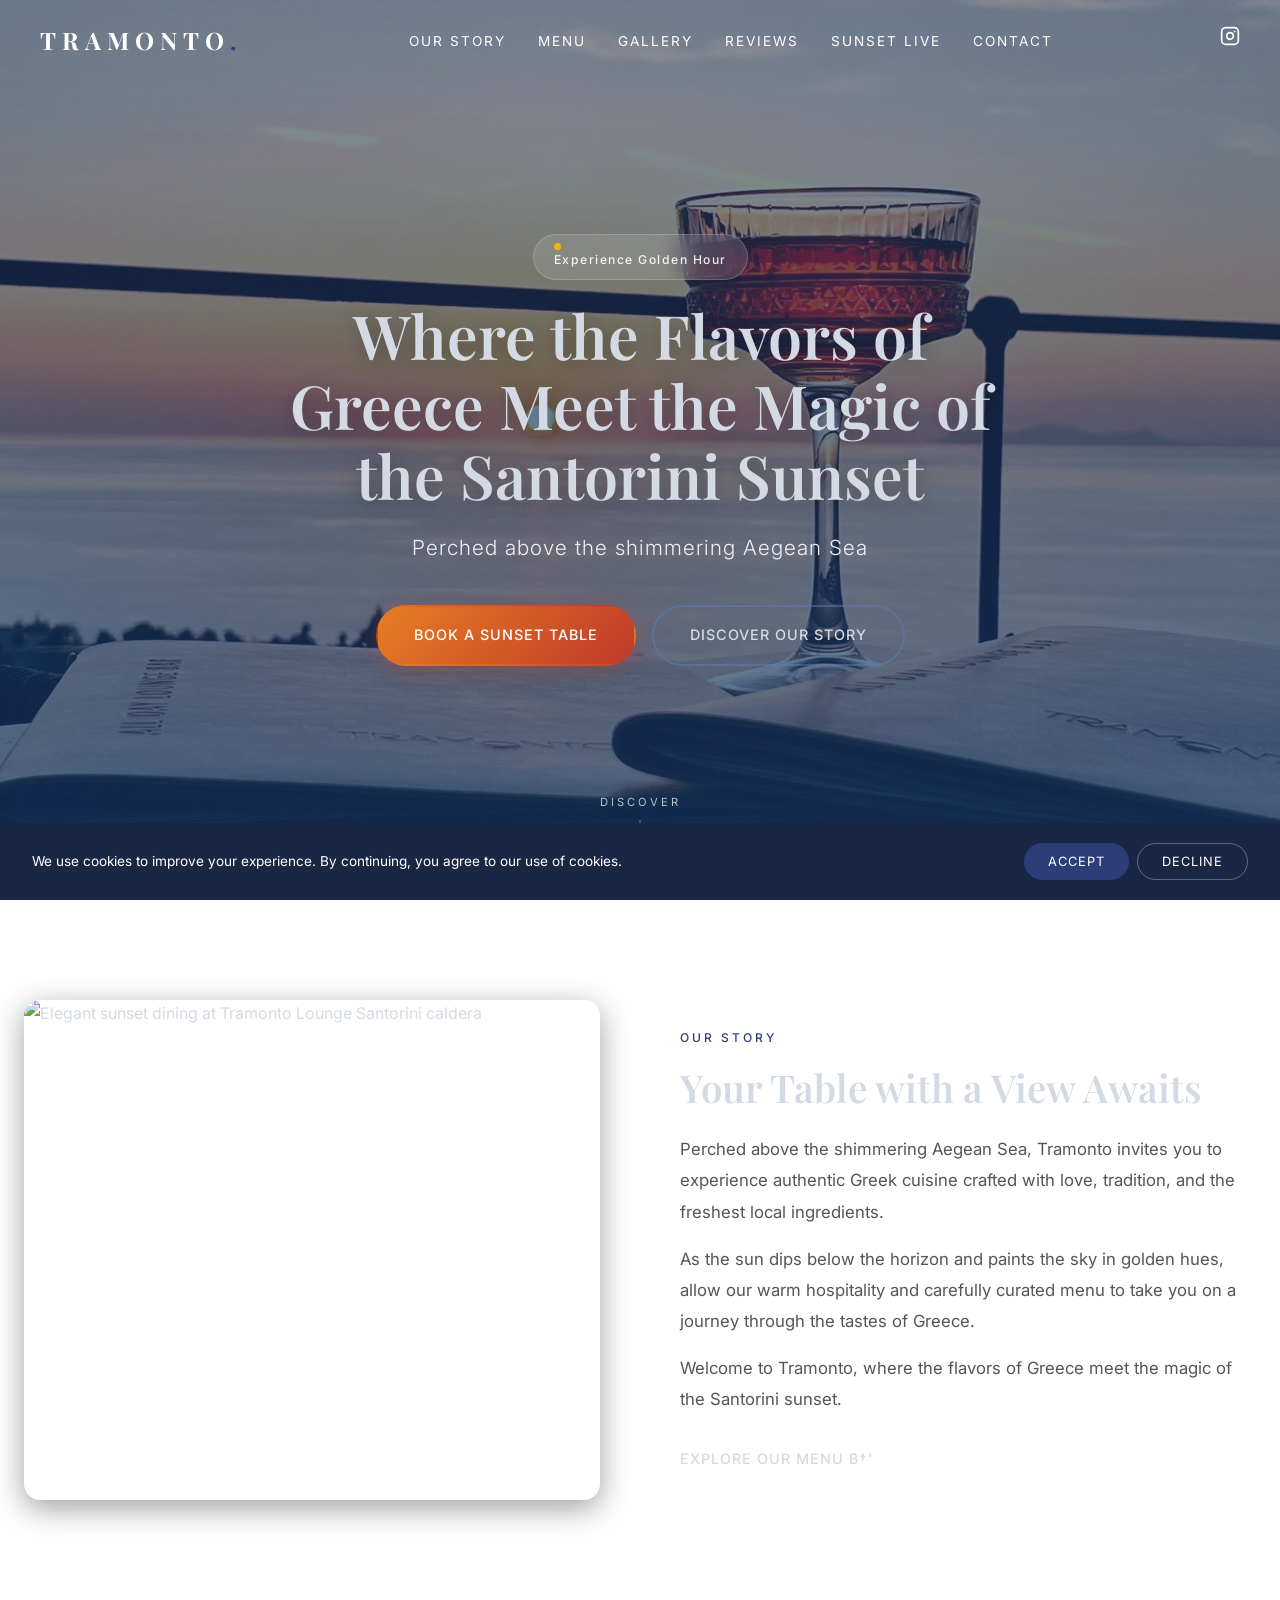
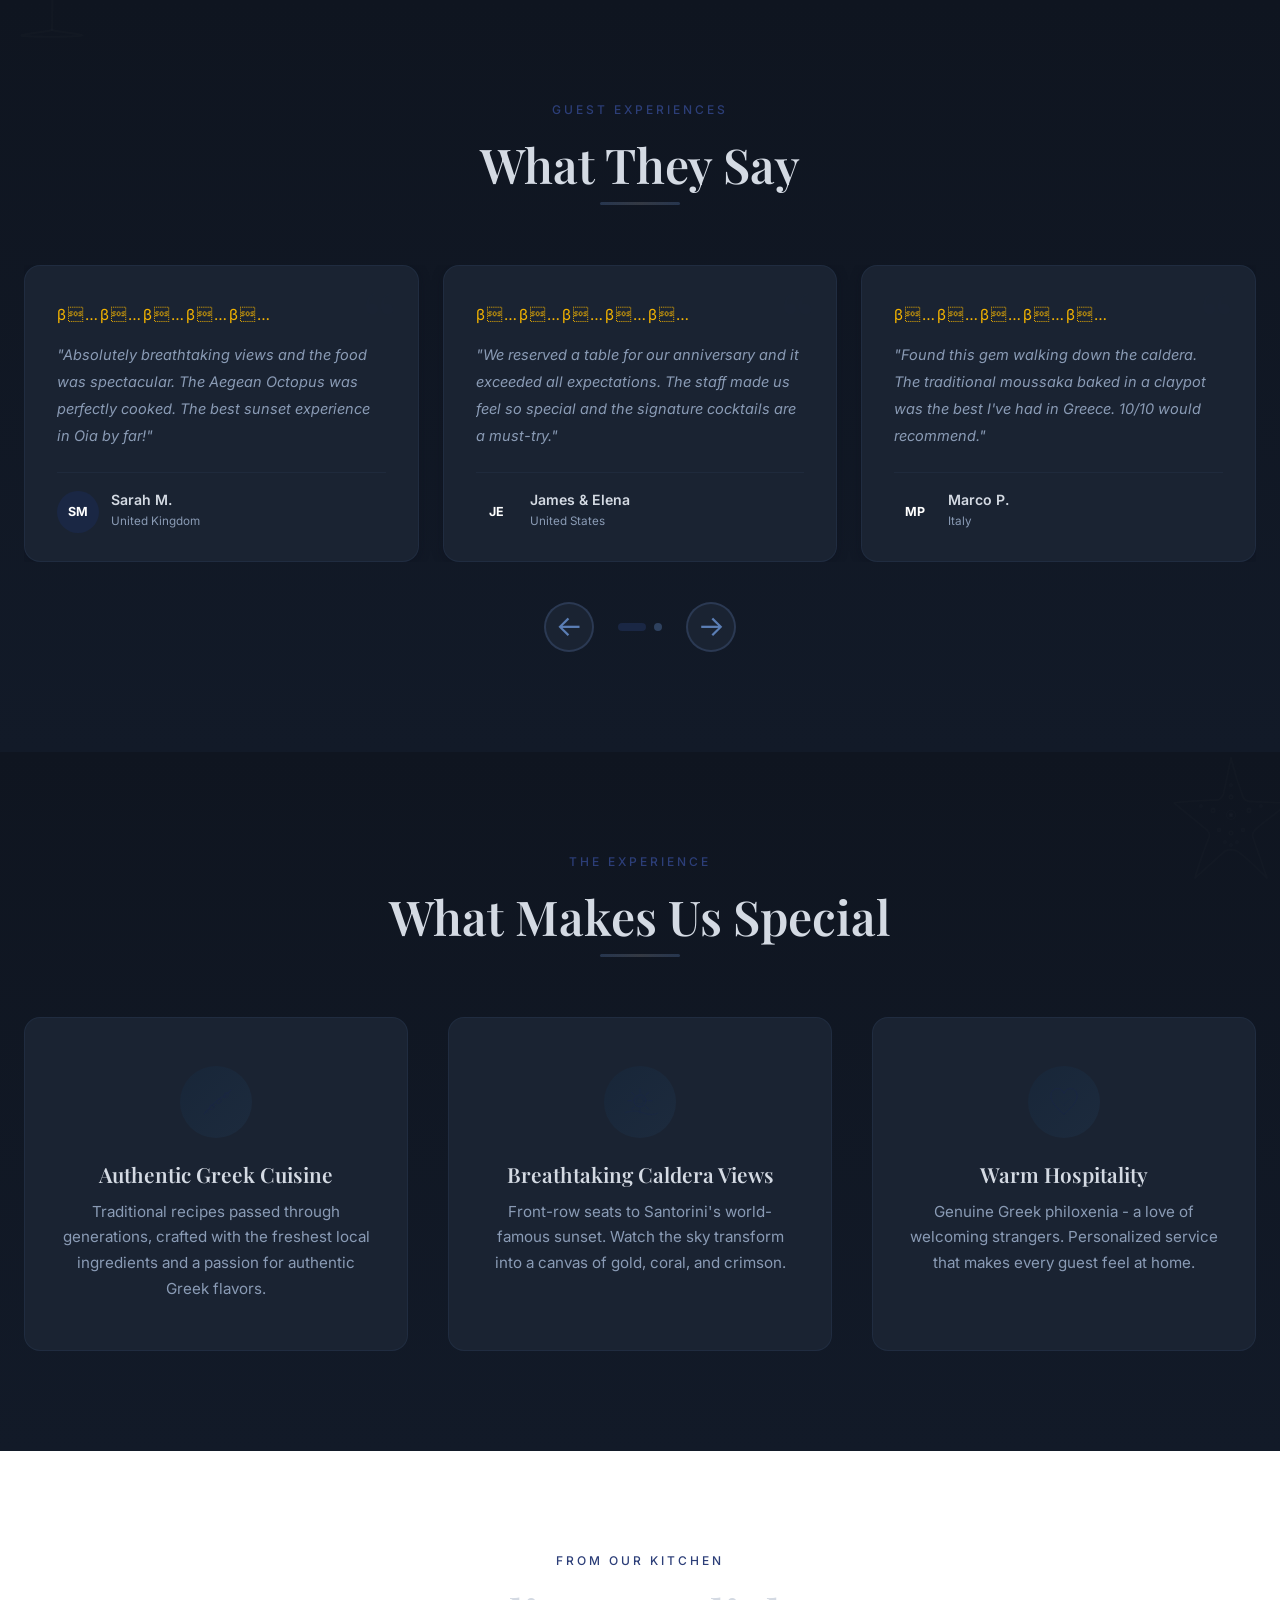
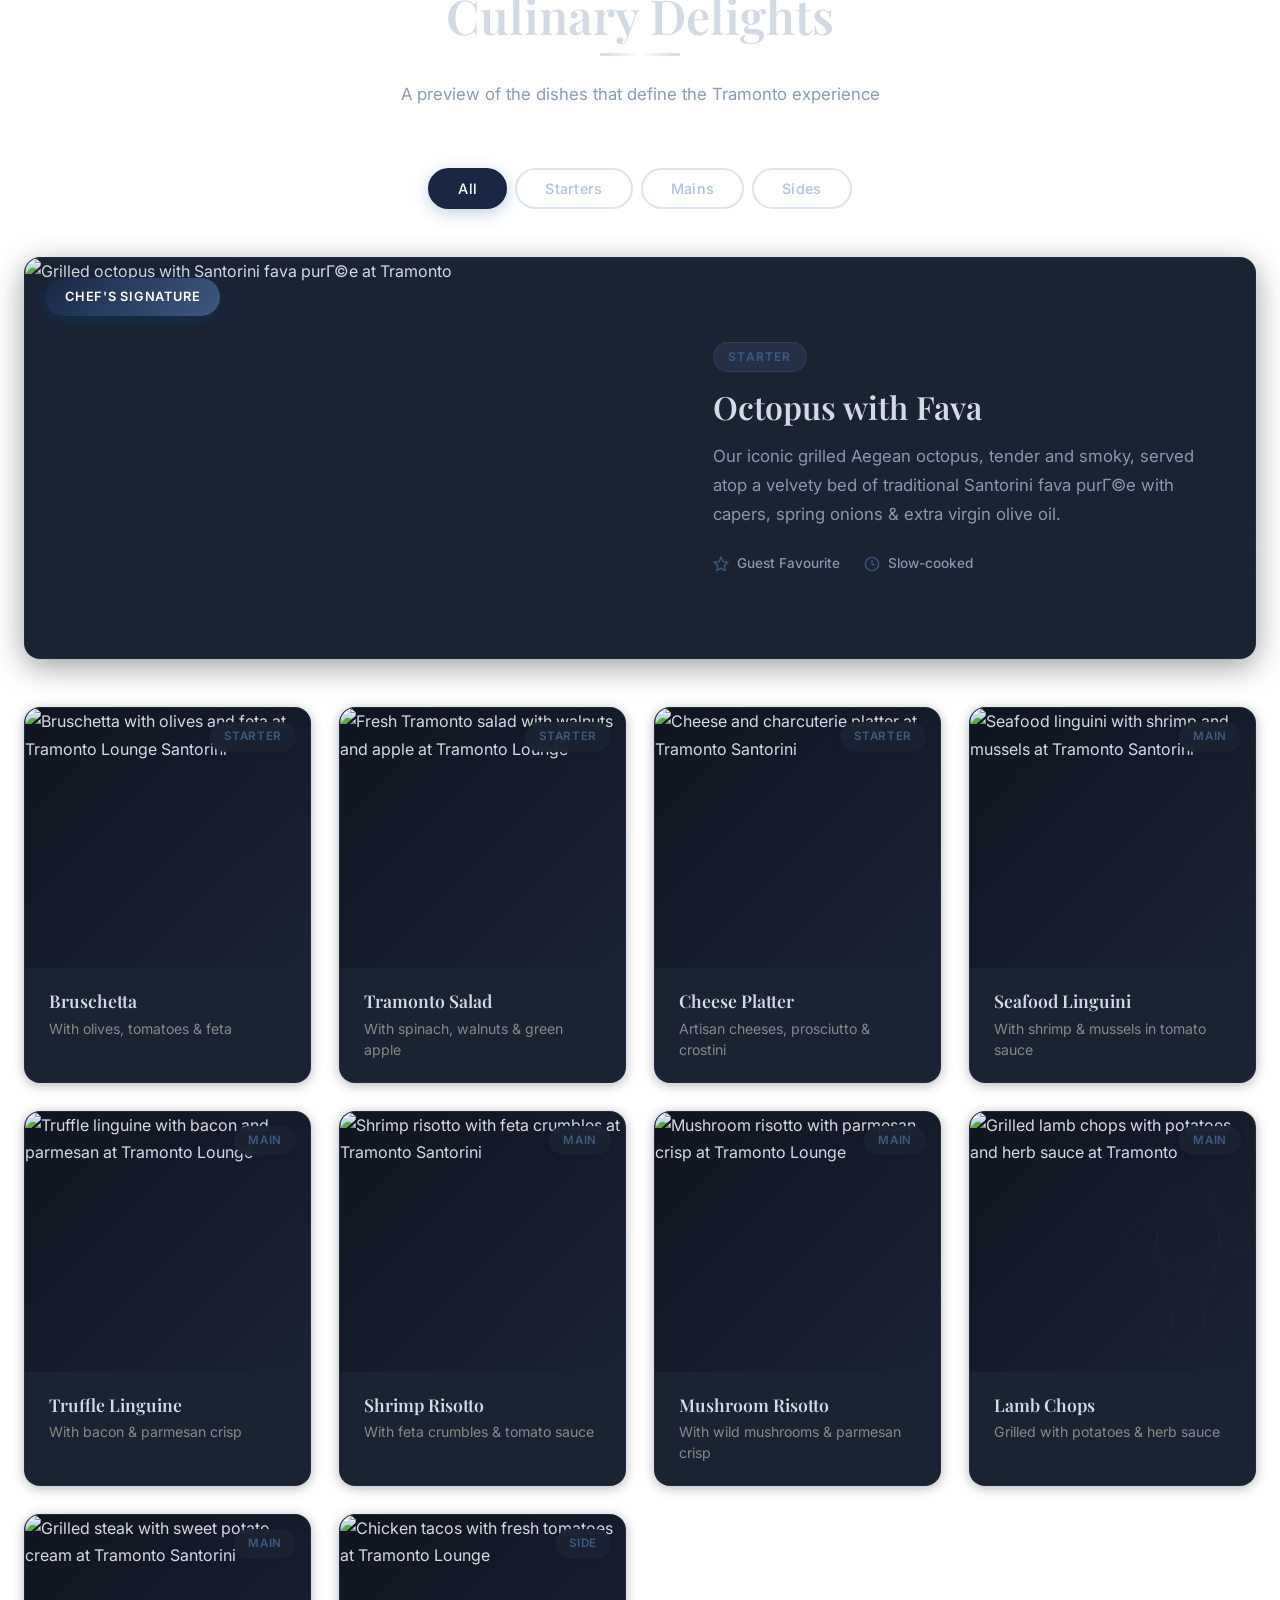
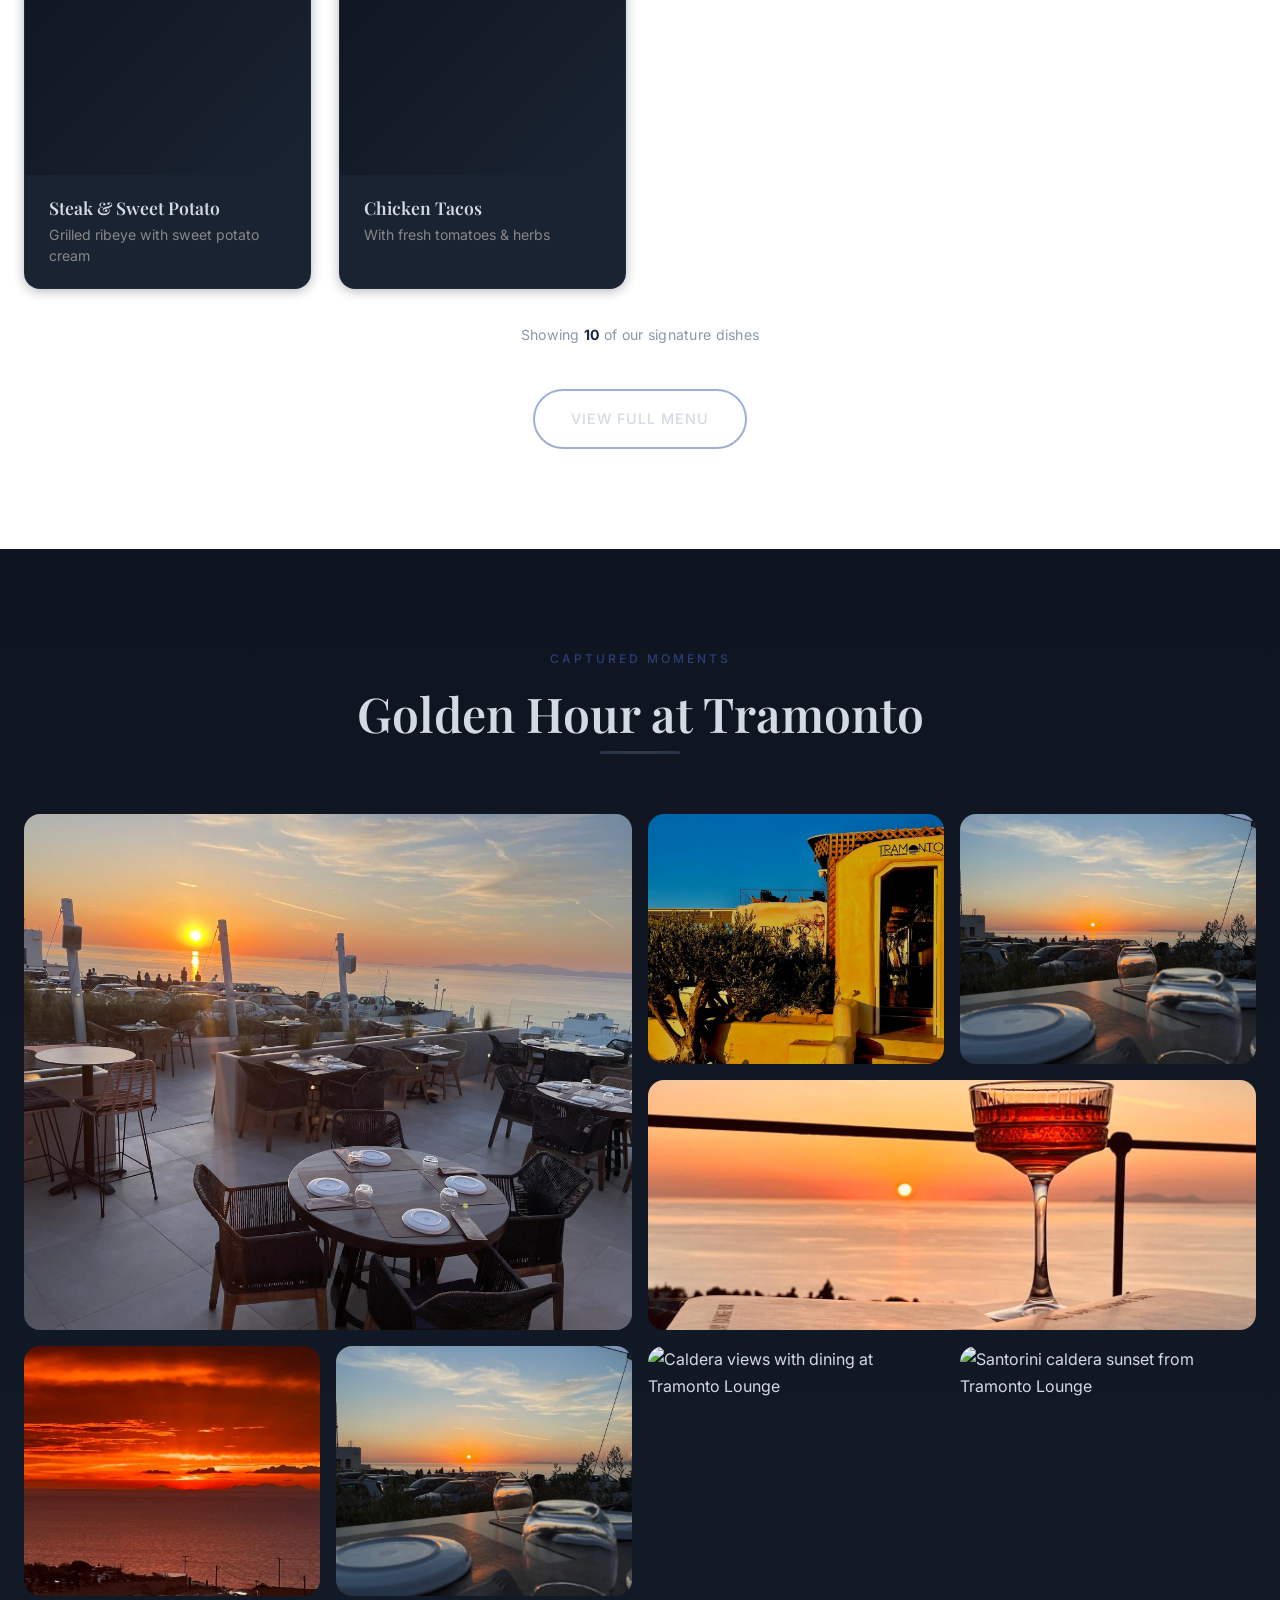
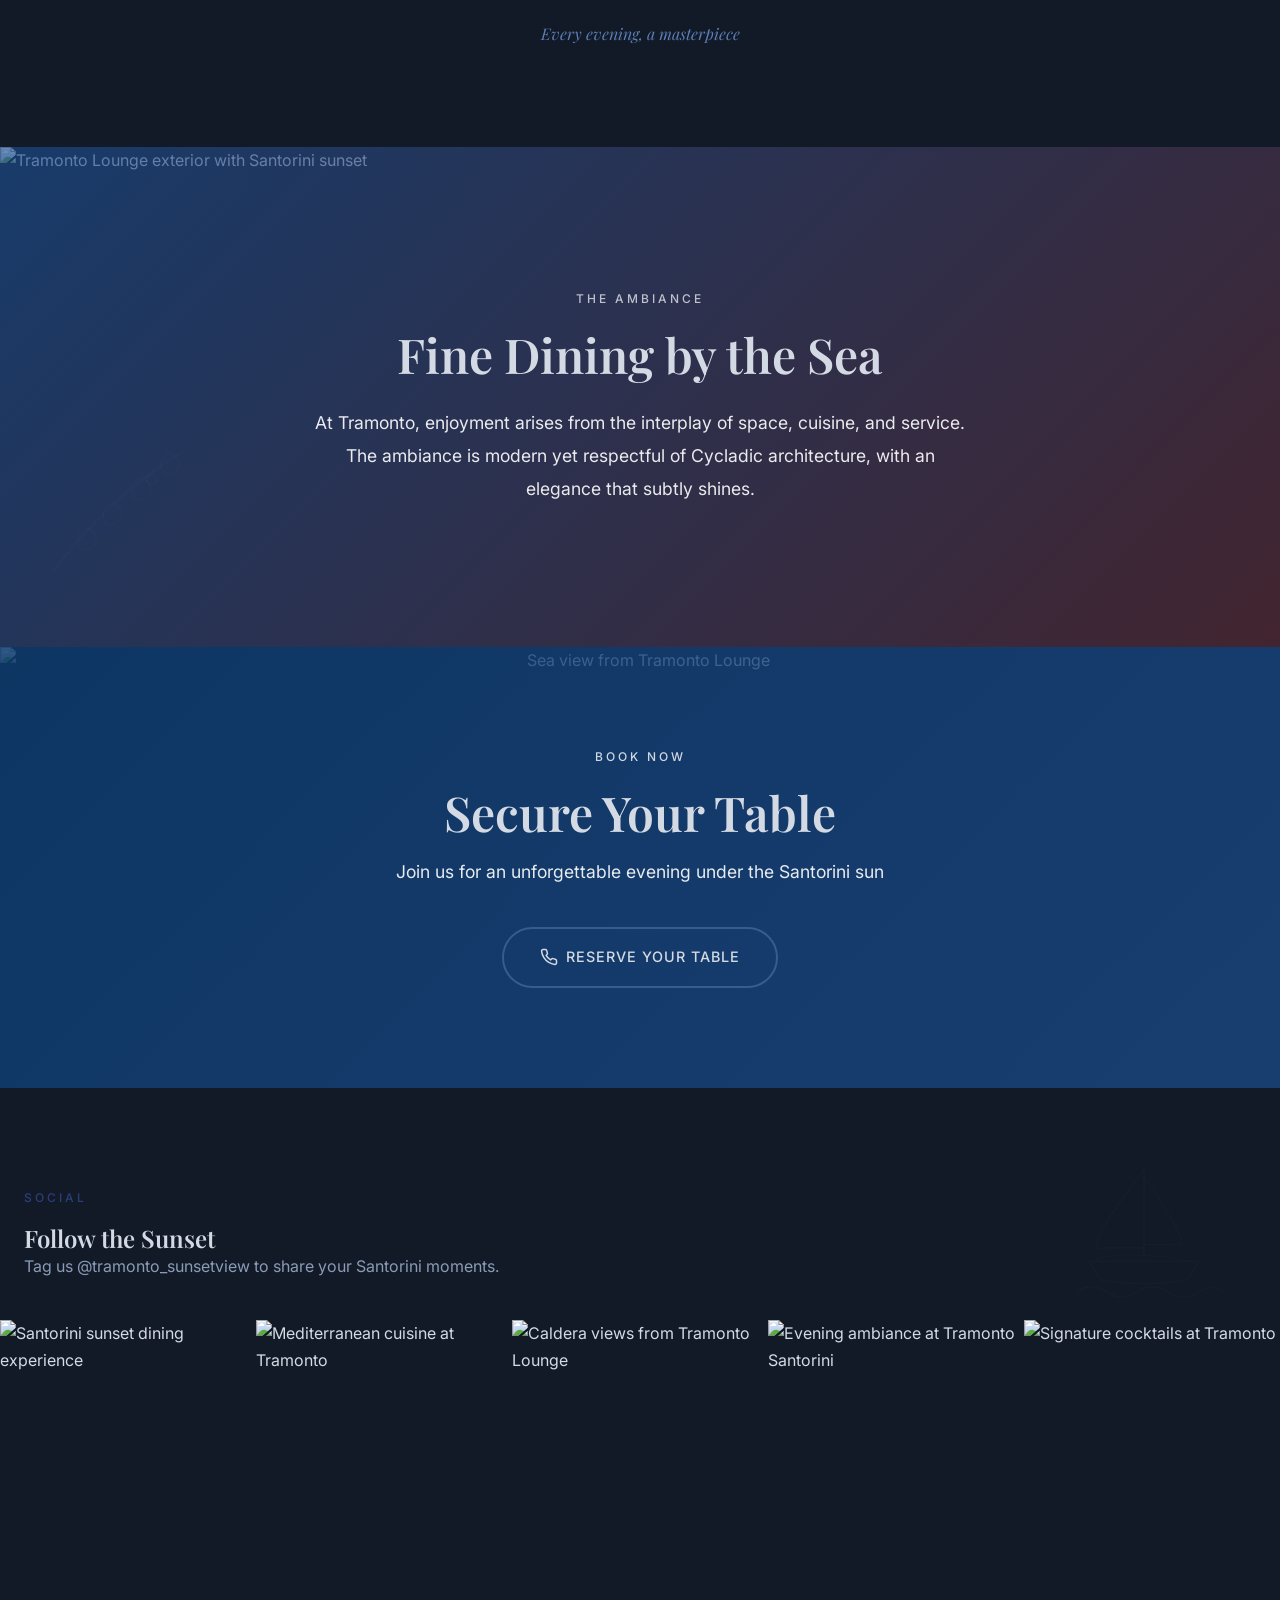
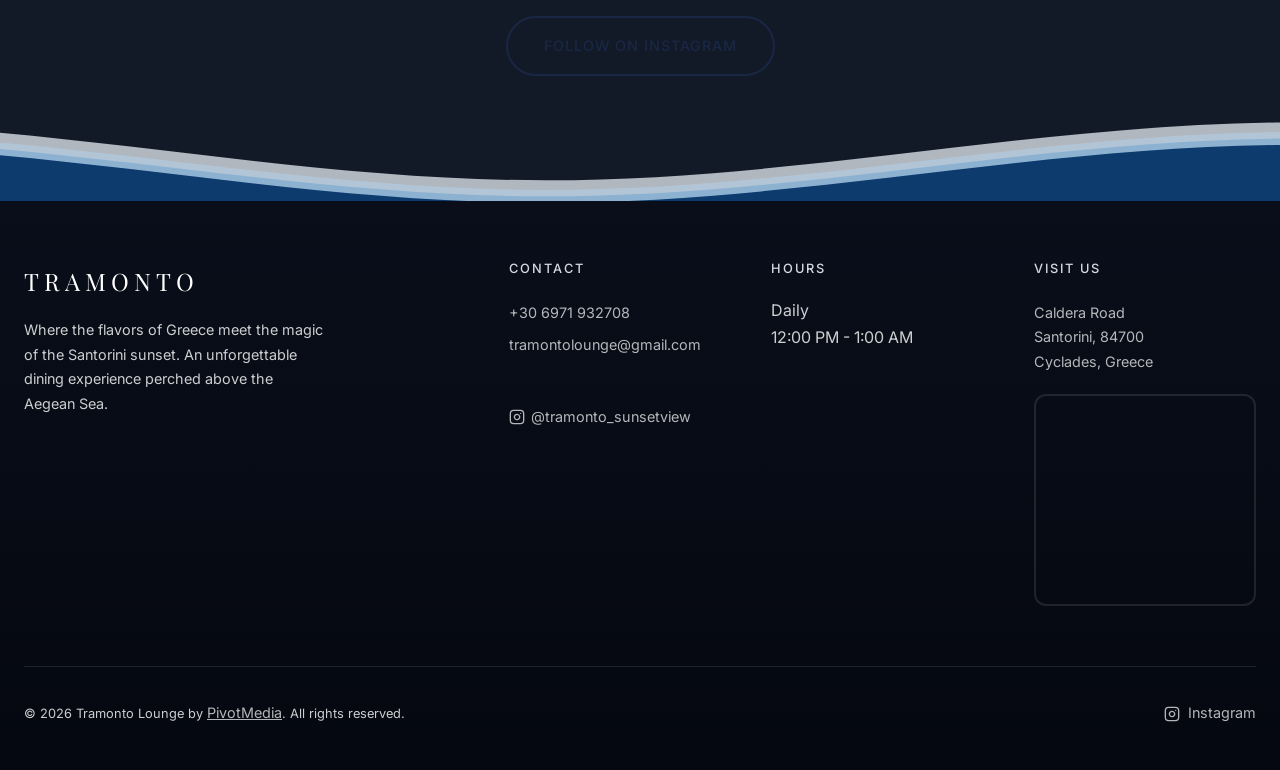
==== commit 6dcf47e2: "Organize images into images folder and update references" ====
--- a/index.html
+++ b/index.html
@@ -1,4 +1,4 @@
-<!DOCTYPE html>
+﻿<!DOCTYPE html>
 <html lang="en">
 <head>
   <meta charset="UTF-8">
@@ -69,7 +69,7 @@
   <link href="https://fonts.googleapis.com/css2?family=Playfair+Display:ital,wght@0,400;0,600;0,700;1,400&family=Inter:wght@300;400;500;600&display=swap" rel="stylesheet">
   <link rel="stylesheet" href="styles.css?v=1.2">
   <link rel="stylesheet" href="responsive.css?v=1.2">
-  <link rel="icon" type="image/svg+xml" href="data:image/svg+xml,<svg xmlns='http://www.w3.org/2000/svg' viewBox='0 0 100 100'><text y='.9em' font-size='90'>🌅</text></svg>">
+  <link rel="icon" type="image/svg+xml" href="data:image/svg+xml,<svg xmlns='http://www.w3.org/2000/svg' viewBox='0 0 100 100'><text y='.9em' font-size='90'>π…</text></svg>">
 </head>
 <body class="page-transition fade-out">
   <!-- PRELOADER -->
@@ -132,9 +132,9 @@
   <header>
     <section class="hero" id="hero" aria-label="Hero">
       <div class="hero-bg">
-        <video autoplay loop muted playsinline poster="WhatsApp Image 2026-04-29 at 20.09.20 (2).jpeg">
+        <video autoplay loop muted playsinline poster="images/WhatsApp Image 2026-04-29 at 20.09.20 (2).jpeg">
             <source src="tramonto_hero_video.mp4" type="video/mp4">
-            <img src="WhatsApp Image 2026-04-29 at 20.09.20 (2).jpeg" alt="Breathtaking Santorini sunset over the caldera from Tramonto Lounge">
+            <img src="images/WhatsApp Image 2026-04-29 at 20.09.20 (2).jpeg" alt="Breathtaking Santorini sunset over the caldera from Tramonto Lounge">
         </video>
       </div>
       <div class="hero-overlay" style="background: linear-gradient(180deg, rgba(13, 59, 110, 0.5) 0%, rgba(13, 59, 110, 0.7) 100%);"></div>
@@ -333,7 +333,7 @@
       <div class="container">
         <div class="story-grid">
           <div class="story-image fade-in-left">
-            <img src="DSC01836.JPG" alt="Elegant sunset dining at Tramonto Lounge Santorini caldera" loading="lazy">
+            <img src="images/images/DSC01836.JPG" alt="Elegant sunset dining at Tramonto Lounge Santorini caldera" loading="lazy">
           </div>
           <div class="story-text fade-in-right">
             <span class="eyebrow">Our Story</span>
@@ -341,7 +341,7 @@
             <p>Perched above the shimmering Aegean Sea, Tramonto invites you to experience authentic Greek cuisine crafted with love, tradition, and the freshest local ingredients.</p>
             <p>As the sun dips below the horizon and paints the sky in golden hues, allow our warm hospitality and carefully curated menu to take you on a journey through the tastes of Greece.</p>
             <p>Welcome to Tramonto, where the flavors of Greece meet the magic of the Santorini sunset.</p>
-            <a href="menu" class="cta-link">Explore our menu →</a>
+            <a href="menu" class="cta-link">Explore our menu β†’</a>
           </div>
         </div>
       </div>
@@ -360,7 +360,7 @@
             <div class="testimonials-track" id="testimonials-track">
               
               <div class="testimonial-card">
-                <div class="testimonial-stars">★★★★★</div>
+                <div class="testimonial-stars">β…β…β…β…β…</div>
                 <p class="testimonial-text">"Absolutely breathtaking views and the food was spectacular. The Aegean Octopus was perfectly cooked. The best sunset experience in Oia by far!"</p>
                 <div class="testimonial-author">
                   <div class="testimonial-avatar" style="background-color: var(--aegean);">SM</div>
@@ -372,7 +372,7 @@
               </div>
 
               <div class="testimonial-card">
-                <div class="testimonial-stars">★★★★★</div>
+                <div class="testimonial-stars">β…β…β…β…β…</div>
                 <p class="testimonial-text">"We reserved a table for our anniversary and it exceeded all expectations. The staff made us feel so special and the signature cocktails are a must-try."</p>
                 <div class="testimonial-author">
                   <div class="testimonial-avatar" style="background-color: var(--gold);">JE</div>
@@ -384,7 +384,7 @@
               </div>
 
               <div class="testimonial-card">
-                <div class="testimonial-stars">★★★★★</div>
+                <div class="testimonial-stars">β…β…β…β…β…</div>
                 <p class="testimonial-text">"Found this gem walking down the caldera. The traditional moussaka baked in a claypot was the best I've had in Greece. 10/10 would recommend."</p>
                 <div class="testimonial-author">
                   <div class="testimonial-avatar" style="background-color: var(--terracotta);">MP</div>
@@ -396,7 +396,7 @@
               </div>
               
               <div class="testimonial-card">
-                <div class="testimonial-stars">★★★★★</div>
+                <div class="testimonial-stars">β…β…β…β…β…</div>
                 <p class="testimonial-text">"The perfect blend of fine dining and relaxed atmosphere. Watching the sun set while enjoying fresh lobster linguine was a highlight of our trip."</p>
                 <div class="testimonial-author">
                   <div class="testimonial-avatar" style="background-color: #27ae60;">CT</div>
@@ -494,13 +494,13 @@
         <!-- Featured Hero Dish -->
         <div class="dish-hero fade-in">
           <div class="dish-hero-img">
-            <img src="Octopus with Fava.JPG" alt="Grilled octopus with Santorini fava purée at Tramonto" loading="lazy">
+            <img src="images/images/Octopus with Fava.JPG" alt="Grilled octopus with Santorini fava purΓ©e at Tramonto" loading="lazy">
             <div class="dish-hero-badge breathe">Chef's Signature</div>
           </div>
           <div class="dish-hero-content">
             <span class="dish-category-tag">Starter</span>
             <h3>Octopus with Fava</h3>
-            <p class="dish-hero-desc">Our iconic grilled Aegean octopus, tender and smoky, served atop a velvety bed of traditional Santorini fava purée with capers, spring onions &amp; extra virgin olive oil.</p>
+            <p class="dish-hero-desc">Our iconic grilled Aegean octopus, tender and smoky, served atop a velvety bed of traditional Santorini fava purΓ©e with capers, spring onions &amp; extra virgin olive oil.</p>
             <div class="dish-hero-meta">
               <span class="dish-meta-item">
                 <svg width="16" height="16" viewBox="0 0 24 24" fill="none" stroke="currentColor" stroke-width="2"><path d="M12 2L15 8.5 22 9.5 17 14.5 18 21.5 12 18.5 6 21.5 7 14.5 2 9.5 9 8.5Z"/></svg>
@@ -518,7 +518,7 @@
         <div class="dishes-grid">
           <div class="dish-card stagger-item" data-category="starters">
             <div class="dish-img">
-              <img src="Bruschetta.JPG" alt="Bruschetta with olives and feta at Tramonto Lounge Santorini" loading="lazy">
+              <img src="images/images/Bruschetta.JPG" alt="Bruschetta with olives and feta at Tramonto Lounge Santorini" loading="lazy">
               <span class="dish-badge">Starter</span>
             </div>
             <div class="dish-info">
@@ -529,7 +529,7 @@
 
           <div class="dish-card stagger-item" data-category="starters">
             <div class="dish-img">
-              <img src="Tramonto Salad.JPG" alt="Fresh Tramonto salad with walnuts and apple at Tramonto Lounge" loading="lazy">
+              <img src="images/images/Tramonto Salad.JPG" alt="Fresh Tramonto salad with walnuts and apple at Tramonto Lounge" loading="lazy">
               <span class="dish-badge">Starter</span>
             </div>
             <div class="dish-info">
@@ -540,7 +540,7 @@
 
           <div class="dish-card stagger-item" data-category="starters">
             <div class="dish-img">
-              <img src="Cheese platter.JPG" alt="Cheese and charcuterie platter at Tramonto Santorini" loading="lazy">
+              <img src="images/images/Cheese platter.JPG" alt="Cheese and charcuterie platter at Tramonto Santorini" loading="lazy">
               <span class="dish-badge">Starter</span>
             </div>
             <div class="dish-info">
@@ -551,7 +551,7 @@
 
           <div class="dish-card stagger-item" data-category="mains">
             <div class="dish-img">
-              <img src="sea food linguini.JPG" alt="Seafood linguini with shrimp and mussels at Tramonto Santorini" loading="lazy">
+              <img src="images/images/sea food linguini.JPG" alt="Seafood linguini with shrimp and mussels at Tramonto Santorini" loading="lazy">
               <span class="dish-badge">Main</span>
             </div>
             <div class="dish-info">
@@ -562,7 +562,7 @@
 
           <div class="dish-card stagger-item" data-category="mains">
             <div class="dish-img">
-              <img src="Truffle Linguine.JPG" alt="Truffle linguine with bacon and parmesan at Tramonto Lounge" loading="lazy">
+              <img src="images/images/Truffle Linguine.JPG" alt="Truffle linguine with bacon and parmesan at Tramonto Lounge" loading="lazy">
               <span class="dish-badge">Main</span>
             </div>
             <div class="dish-info">
@@ -573,7 +573,7 @@
 
           <div class="dish-card stagger-item" data-category="mains">
             <div class="dish-img">
-              <img src="Shrimp Risotto.JPG" alt="Shrimp risotto with feta crumbles at Tramonto Santorini" loading="lazy">
+              <img src="images/images/Shrimp Risotto.JPG" alt="Shrimp risotto with feta crumbles at Tramonto Santorini" loading="lazy">
               <span class="dish-badge">Main</span>
             </div>
             <div class="dish-info">
@@ -584,7 +584,7 @@
 
           <div class="dish-card stagger-item" data-category="mains">
             <div class="dish-img">
-              <img src="Mushroom Risotto.JPG" alt="Mushroom risotto with parmesan crisp at Tramonto Lounge" loading="lazy">
+              <img src="images/images/Mushroom Risotto.JPG" alt="Mushroom risotto with parmesan crisp at Tramonto Lounge" loading="lazy">
               <span class="dish-badge">Main</span>
             </div>
             <div class="dish-info">
@@ -595,7 +595,7 @@
 
           <div class="dish-card stagger-item" data-category="mains">
             <div class="dish-img">
-              <img src="Lamb Chops.JPG" alt="Grilled lamb chops with potatoes and herb sauce at Tramonto" loading="lazy">
+              <img src="images/images/Lamb Chops.JPG" alt="Grilled lamb chops with potatoes and herb sauce at Tramonto" loading="lazy">
               <span class="dish-badge">Main</span>
             </div>
             <div class="dish-info">
@@ -606,7 +606,7 @@
 
           <div class="dish-card stagger-item" data-category="mains">
             <div class="dish-img">
-              <img src="steak & sweat potato cream.JPG" alt="Grilled steak with sweet potato cream at Tramonto Santorini" loading="lazy">
+              <img src="images/images/steak & sweat potato cream.JPG" alt="Grilled steak with sweet potato cream at Tramonto Santorini" loading="lazy">
               <span class="dish-badge">Main</span>
             </div>
             <div class="dish-info">
@@ -617,7 +617,7 @@
 
           <div class="dish-card stagger-item" data-category="sides">
             <div class="dish-img">
-              <img src="Chicken Tacos.JPG" alt="Chicken tacos with fresh tomatoes at Tramonto Lounge" loading="lazy">
+              <img src="images/images/Chicken Tacos.JPG" alt="Chicken tacos with fresh tomatoes at Tramonto Lounge" loading="lazy">
               <span class="dish-badge">Side</span>
             </div>
             <div class="dish-info">
@@ -648,28 +648,28 @@
         </div>
         <div class="gallery-grid">
           <div class="gallery-item fade-in" data-index="0">
-            <img src="WhatsApp Image 2026-04-29 at 20.09.19 (5).jpeg" alt="Panoramic Santorini caldera sunset from Tramonto" loading="lazy">
+            <img src="images/WhatsApp Image 2026-04-29 at 20.09.19 (5).jpeg" alt="Panoramic Santorini caldera sunset from Tramonto" loading="lazy">
           </div>
           <div class="gallery-item fade-in" data-index="1">
-            <img src="WhatsApp Image 2026-04-29 at 20.09.20 (4).jpeg" alt="Golden sunset over Santorini white buildings" loading="lazy">
+            <img src="images/WhatsApp Image 2026-04-29 at 20.09.20 (4).jpeg" alt="Golden sunset over Santorini white buildings" loading="lazy">
           </div>
           <div class="gallery-item fade-in" data-index="2">
-            <img src="WhatsApp Image 2026-04-29 at 20.09.20 (1).jpeg" alt="Sunset dining atmosphere at Tramonto Lounge" loading="lazy">
+            <img src="images/WhatsApp Image 2026-04-29 at 20.09.20 (1).jpeg" alt="Sunset dining atmosphere at Tramonto Lounge" loading="lazy">
           </div>
           <div class="gallery-item fade-in" data-index="3">
-            <img src="WhatsApp Image 2026-04-29 at 20.09.20 (2).jpeg" alt="Dramatic sunset colors over the Aegean Sea" loading="lazy">
+            <img src="images/WhatsApp Image 2026-04-29 at 20.09.20 (2).jpeg" alt="Dramatic sunset colors over the Aegean Sea" loading="lazy">
           </div>
           <div class="gallery-item fade-in" data-index="4">
-            <img src="WhatsApp Image 2026-04-29 at 20.09.20 (11).jpeg" alt="Twilight view from Tramonto caldera restaurant" loading="lazy">
+            <img src="images/WhatsApp Image 2026-04-29 at 20.09.20 (11).jpeg" alt="Twilight view from Tramonto caldera restaurant" loading="lazy">
           </div>
           <div class="gallery-item fade-in" data-index="5">
-            <img src="WhatsApp Image 2026-04-29 at 20.09.20.jpeg" alt="Santorini golden hour from Tramonto terrace" loading="lazy">
+            <img src="images/WhatsApp Image 2026-04-29 at 20.09.20.jpeg" alt="Santorini golden hour from Tramonto terrace" loading="lazy">
           </div>
           <div class="gallery-item fade-in" data-index="6">
-            <img src="DSC01755.JPG" alt="Caldera views with dining at Tramonto Lounge" loading="lazy">
+            <img src="images/images/DSC01755.JPG" alt="Caldera views with dining at Tramonto Lounge" loading="lazy">
           </div>
           <div class="gallery-item fade-in" data-index="7">
-            <img src="DSC01561.JPG" alt="Santorini caldera sunset from Tramonto Lounge" loading="lazy">
+            <img src="images/images/DSC01561.JPG" alt="Santorini caldera sunset from Tramonto Lounge" loading="lazy">
           </div>
         </div>
         <p class="gallery-caption fade-in">Every evening, a masterpiece</p>
@@ -679,7 +679,7 @@
     <!-- ATMOSPHERE -->
     <section id="atmosphere" class="atmosphere" aria-label="Restaurant atmosphere">
       <div class="atmosphere-bg">
-        <img src="DSC09031.JPG" alt="Tramonto Lounge exterior with Santorini sunset" loading="lazy">
+        <img src="images/images/DSC09031.JPG" alt="Tramonto Lounge exterior with Santorini sunset" loading="lazy">
       </div>
       <div class="atmosphere-overlay"></div>
       <div class="atmosphere-content fade-in">
@@ -692,7 +692,7 @@
     <!-- RESERVATIONS -->
     <section id="reservations" class="reservations" aria-label="Make a reservation">
       <div class="reservations-bg">
-        <img src="DSC01755.JPG" alt="Sea view from Tramonto Lounge" loading="lazy">
+        <img src="images/images/DSC01755.JPG" alt="Sea view from Tramonto Lounge" loading="lazy">
       </div>
       <div class="reservations-overlay"></div>
       <div class="container">
@@ -715,23 +715,23 @@
       </div>
       <div class="insta-grid">
         <a href="https://www.instagram.com/tramonto_sunsetview/" target="_blank" class="insta-item stagger-item">
-          <img src="DSC01869.JPG" alt="Santorini sunset dining experience" loading="lazy">
+          <img src="images/images/DSC01869.JPG" alt="Santorini sunset dining experience" loading="lazy">
           <div class="insta-overlay"><svg width="24" height="24" viewBox="0 0 24 24" fill="none" stroke="currentColor" stroke-width="2"><path d="M16 11.37A4 4 0 1 1 12.63 8 4 4 0 0 1 16 11.37z"/><line x1="17.5" y1="6.5" x2="17.51" y2="6.5"/><rect x="2" y="2" width="20" height="20" rx="5" ry="5"/></svg></div>
         </a>
         <a href="https://www.instagram.com/tramonto_sunsetview/" target="_blank" class="insta-item stagger-item">
-          <img src="DSC01958.JPG" alt="Mediterranean cuisine at Tramonto" loading="lazy">
+          <img src="images/images/DSC01958.JPG" alt="Mediterranean cuisine at Tramonto" loading="lazy">
           <div class="insta-overlay"><svg width="24" height="24" viewBox="0 0 24 24" fill="none" stroke="currentColor" stroke-width="2"><path d="M16 11.37A4 4 0 1 1 12.63 8 4 4 0 0 1 16 11.37z"/><line x1="17.5" y1="6.5" x2="17.51" y2="6.5"/><rect x="2" y="2" width="20" height="20" rx="5" ry="5"/></svg></div>
         </a>
         <a href="https://www.instagram.com/tramonto_sunsetview/" target="_blank" class="insta-item stagger-item">
-          <img src="DSC02000.JPG" alt="Caldera views from Tramonto Lounge" loading="lazy">
+          <img src="images/images/DSC02000.JPG" alt="Caldera views from Tramonto Lounge" loading="lazy">
           <div class="insta-overlay"><svg width="24" height="24" viewBox="0 0 24 24" fill="none" stroke="currentColor" stroke-width="2"><path d="M16 11.37A4 4 0 1 1 12.63 8 4 4 0 0 1 16 11.37z"/><line x1="17.5" y1="6.5" x2="17.51" y2="6.5"/><rect x="2" y="2" width="20" height="20" rx="5" ry="5"/></svg></div>
         </a>
         <a href="https://www.instagram.com/tramonto_sunsetview/" target="_blank" class="insta-item stagger-item">
-          <img src="DSC01989.JPG" alt="Evening ambiance at Tramonto Santorini" loading="lazy">
+          <img src="images/images/DSC01989.JPG" alt="Evening ambiance at Tramonto Santorini" loading="lazy">
           <div class="insta-overlay"><svg width="24" height="24" viewBox="0 0 24 24" fill="none" stroke="currentColor" stroke-width="2"><path d="M16 11.37A4 4 0 1 1 12.63 8 4 4 0 0 1 16 11.37z"/><line x1="17.5" y1="6.5" x2="17.51" y2="6.5"/><rect x="2" y="2" width="20" height="20" rx="5" ry="5"/></svg></div>
         </a>
         <a href="https://www.instagram.com/tramonto_sunsetview/" target="_blank" class="insta-item stagger-item">
-          <img src="DSC02111.JPG" alt="Signature cocktails at Tramonto" loading="lazy">
+          <img src="images/images/DSC02111.JPG" alt="Signature cocktails at Tramonto" loading="lazy">
           <div class="insta-overlay"><svg width="24" height="24" viewBox="0 0 24 24" fill="none" stroke="currentColor" stroke-width="2"><path d="M16 11.37A4 4 0 1 1 12.63 8 4 4 0 0 1 16 11.37z"/><line x1="17.5" y1="6.5" x2="17.51" y2="6.5"/><rect x="2" y="2" width="20" height="20" rx="5" ry="5"/></svg></div>
         </a>
       </div>
@@ -822,4 +822,4 @@
   <script src="main.js?v=1.2" defer></script>
   <script src="animations.js?v=1.2" defer></script>
 </body>
-</html>+</html>
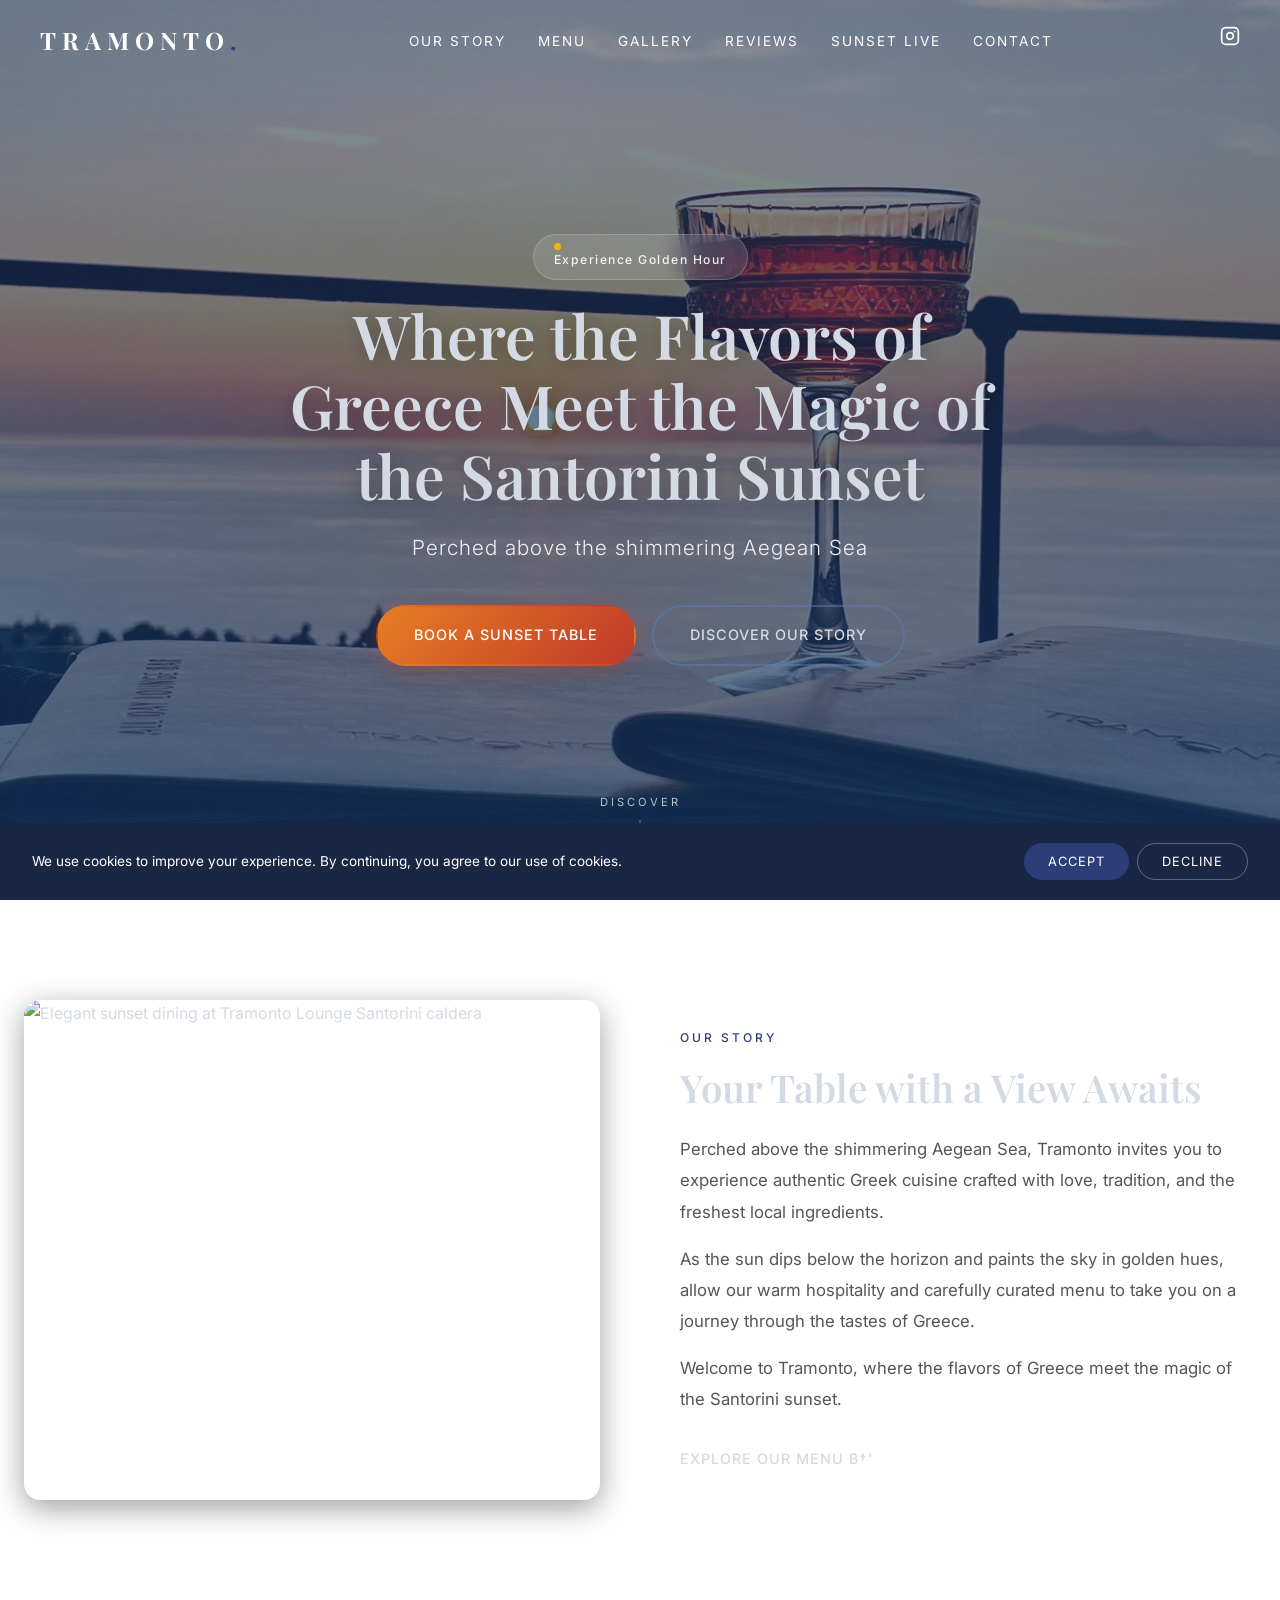
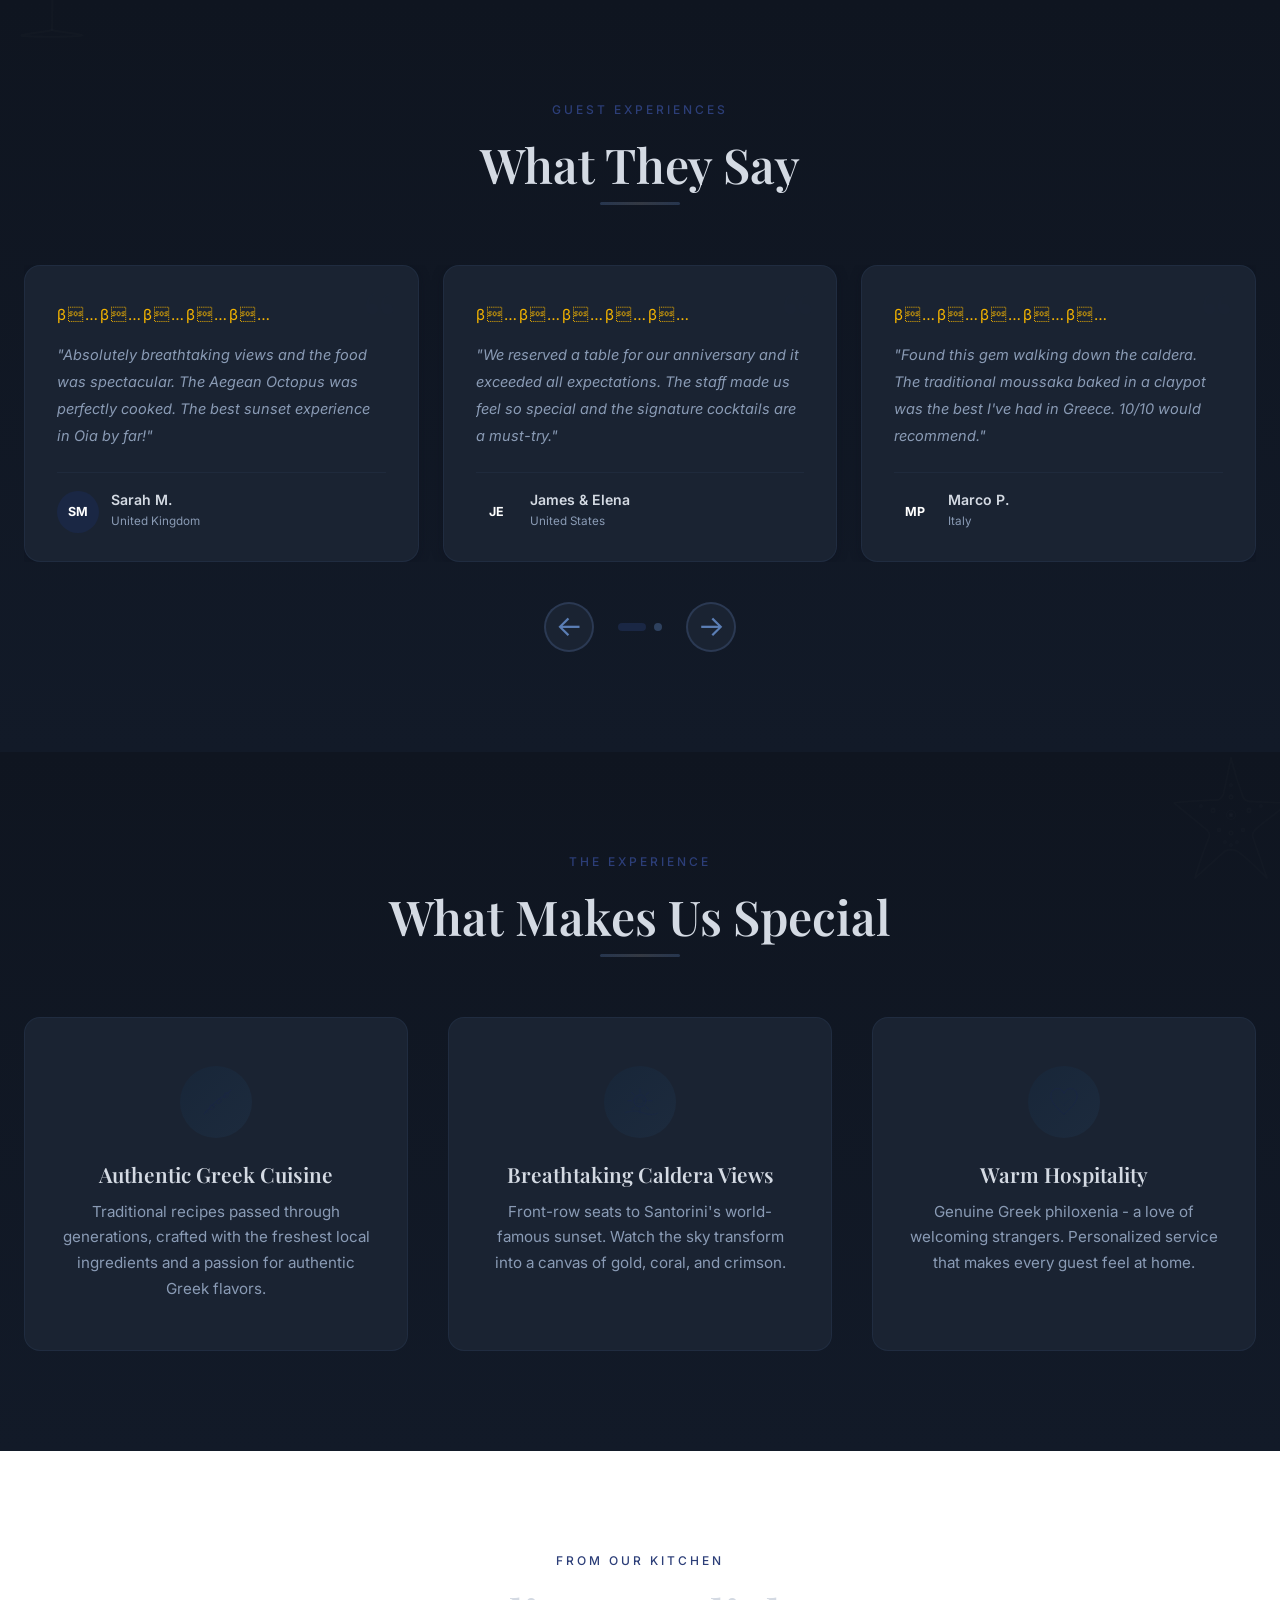
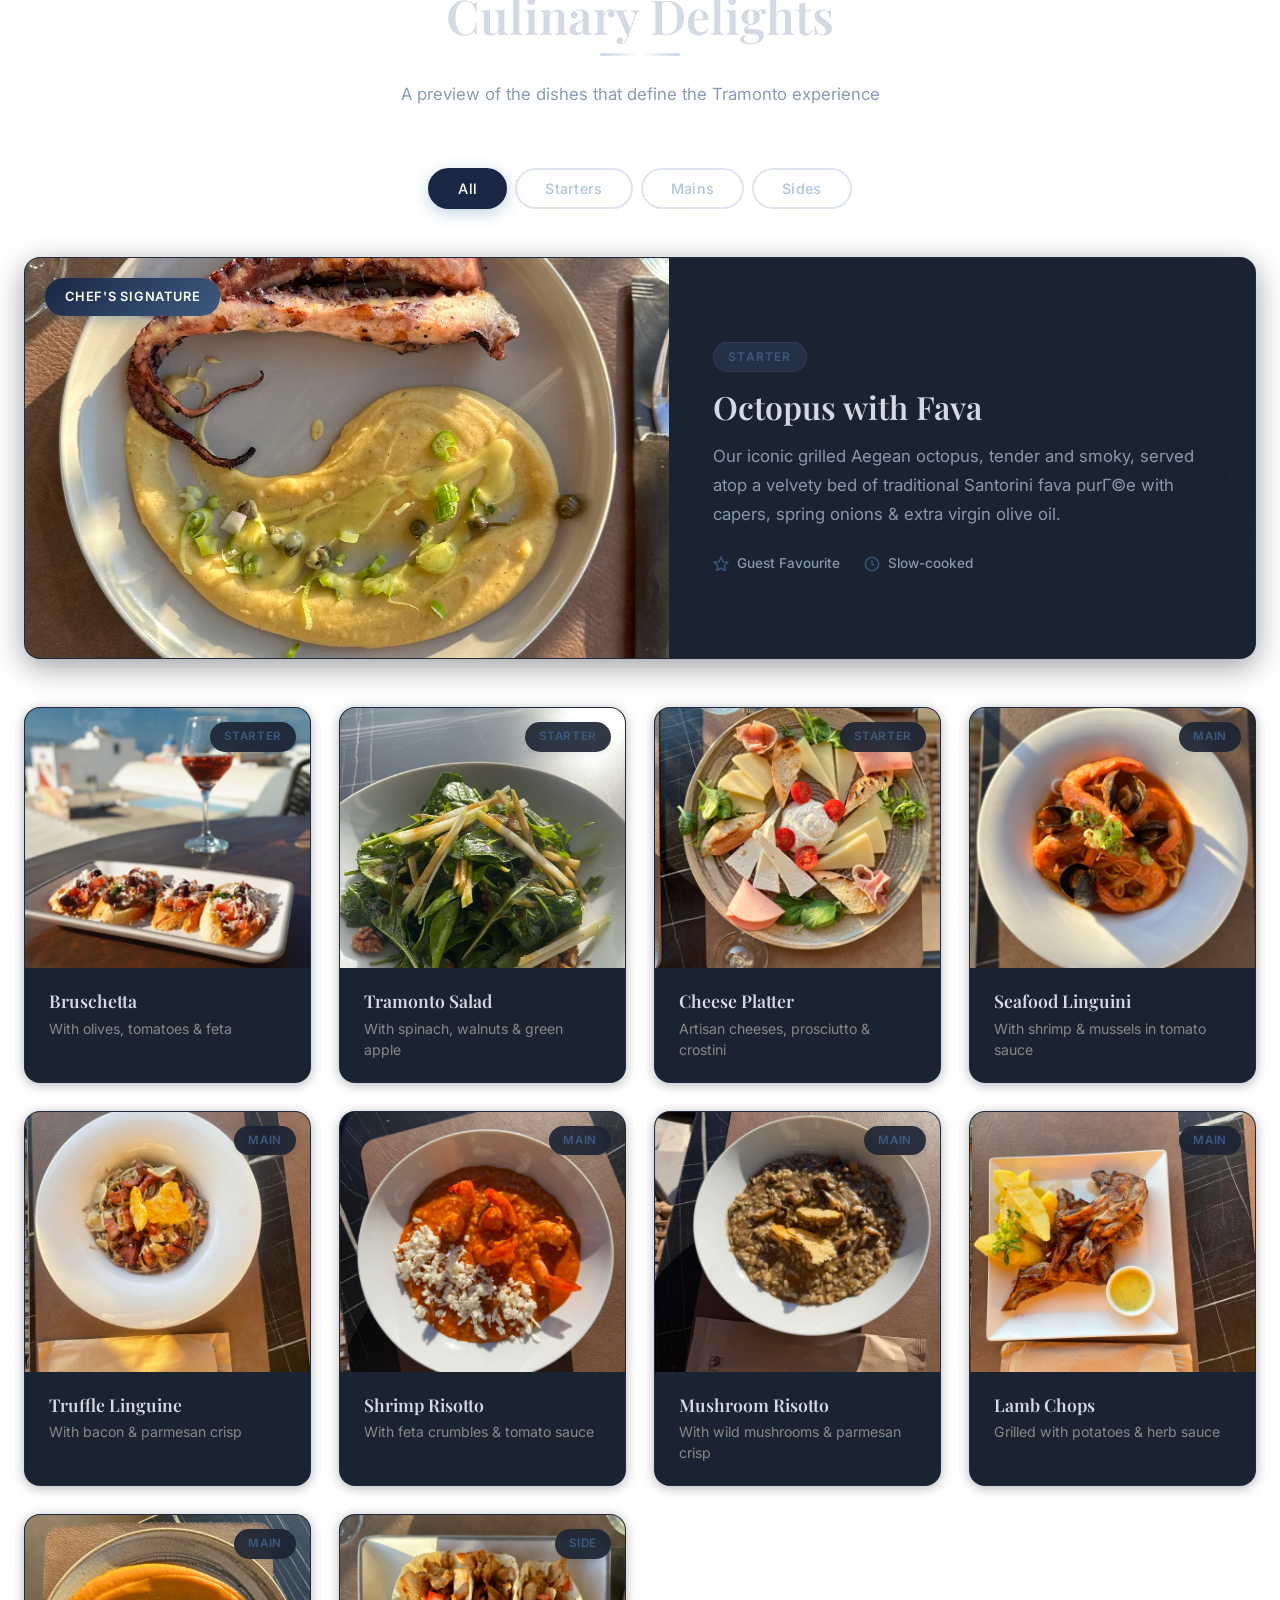
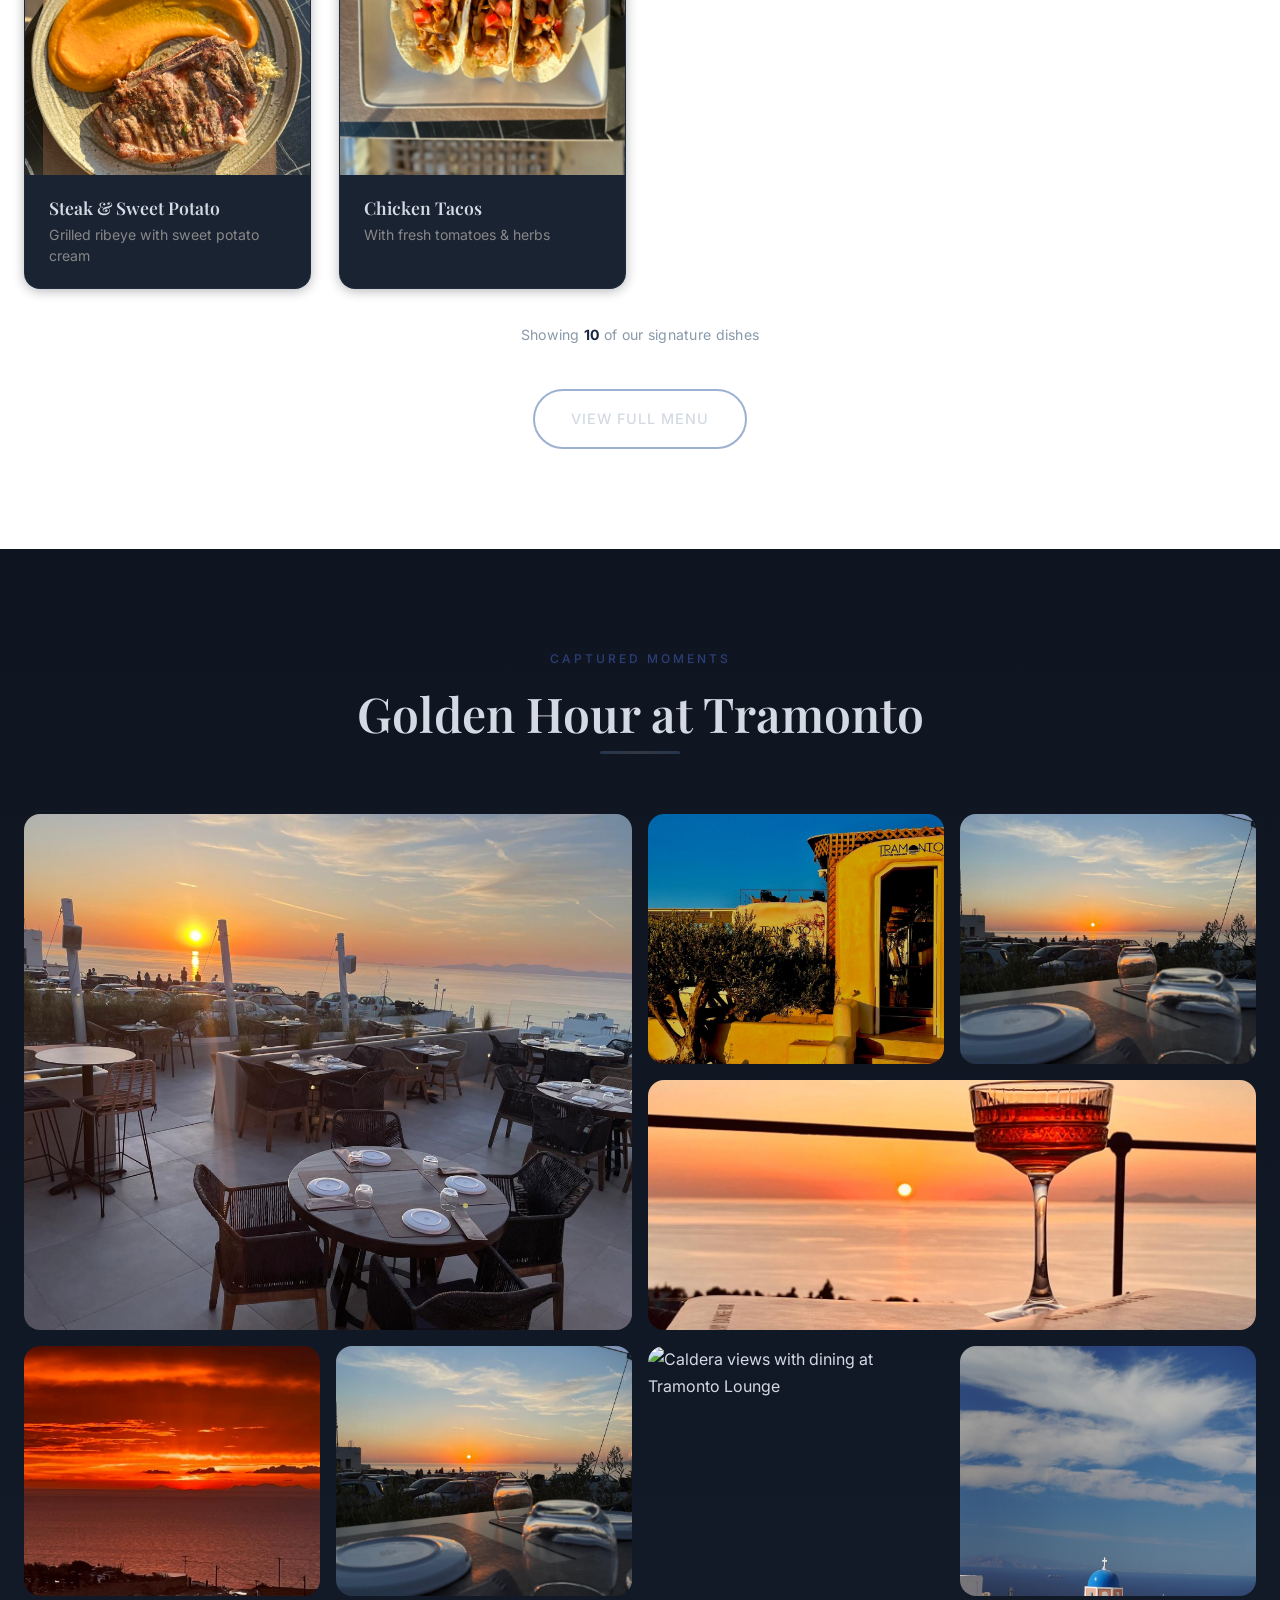
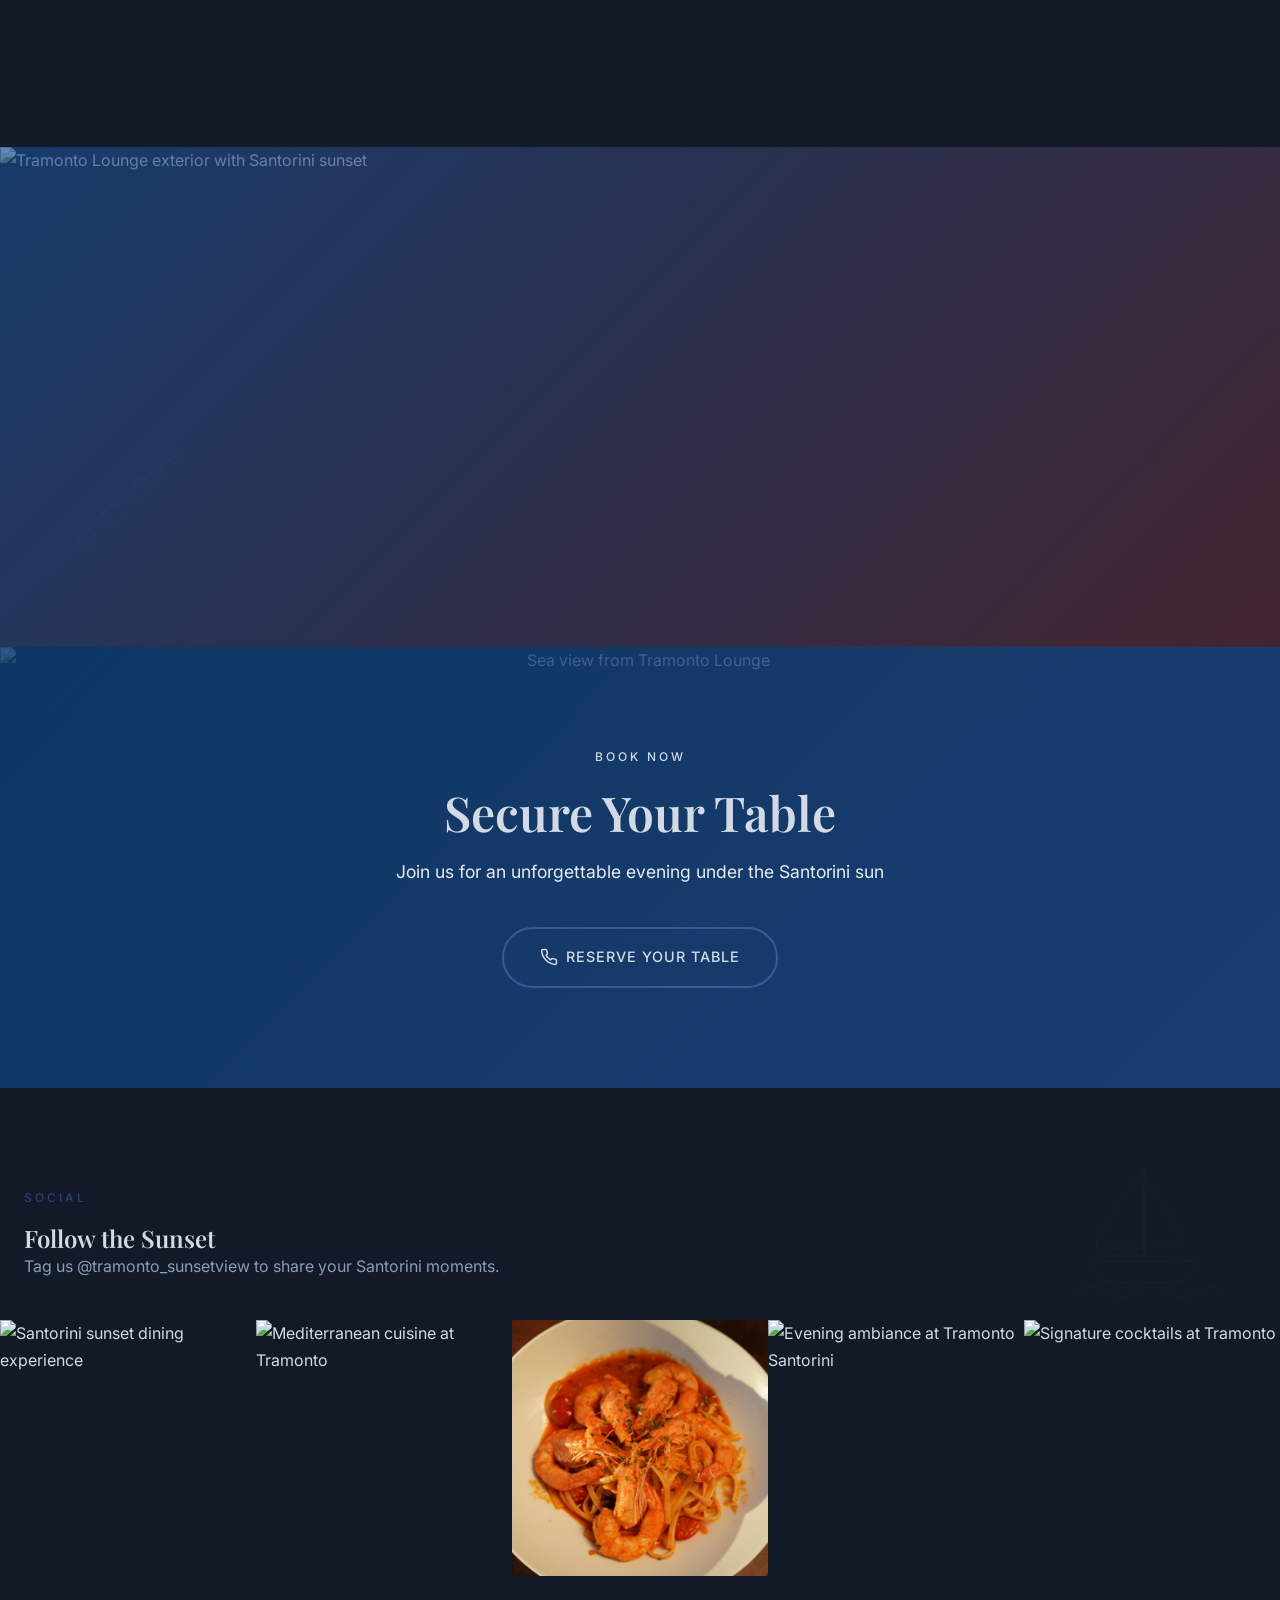
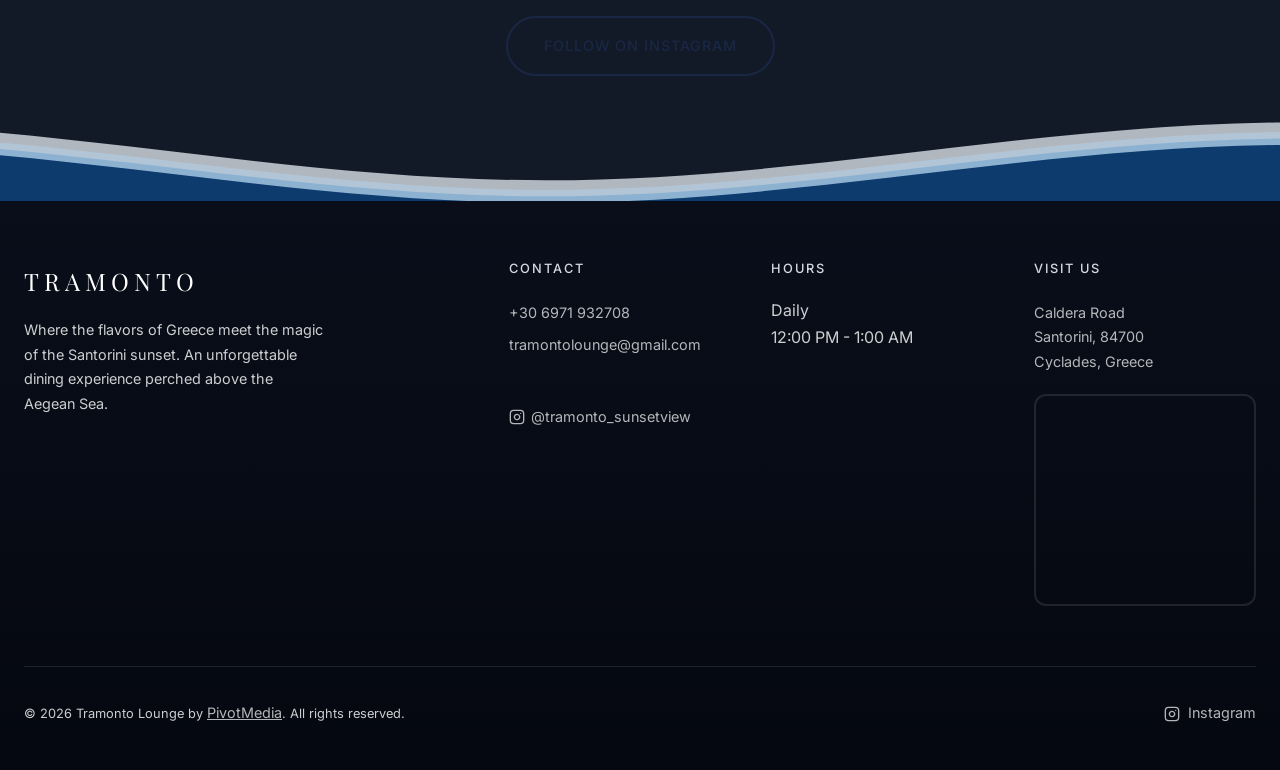
==== commit 2f57cb97: "Fix image paths after organization" ====
--- a/index.html
+++ b/index.html
@@ -132,9 +132,9 @@
   <header>
     <section class="hero" id="hero" aria-label="Hero">
       <div class="hero-bg">
-        <video autoplay loop muted playsinline poster="images/WhatsApp Image 2026-04-29 at 20.09.20 (2).jpeg">
+        <video autoplay loop muted playsinline poster="WhatsApp Image 2026-04-29 at 20.09.20 (2).jpeg">
             <source src="tramonto_hero_video.mp4" type="video/mp4">
-            <img src="images/WhatsApp Image 2026-04-29 at 20.09.20 (2).jpeg" alt="Breathtaking Santorini sunset over the caldera from Tramonto Lounge">
+            <img src="WhatsApp Image 2026-04-29 at 20.09.20 (2).jpeg" alt="Breathtaking Santorini sunset over the caldera from Tramonto Lounge">
         </video>
       </div>
       <div class="hero-overlay" style="background: linear-gradient(180deg, rgba(13, 59, 110, 0.5) 0%, rgba(13, 59, 110, 0.7) 100%);"></div>
@@ -333,7 +333,7 @@
       <div class="container">
         <div class="story-grid">
           <div class="story-image fade-in-left">
-            <img src="images/images/DSC01836.JPG" alt="Elegant sunset dining at Tramonto Lounge Santorini caldera" loading="lazy">
+            <img src="images/DSC01836.JPG" alt="Elegant sunset dining at Tramonto Lounge Santorini caldera" loading="lazy">
           </div>
           <div class="story-text fade-in-right">
             <span class="eyebrow">Our Story</span>
@@ -494,7 +494,7 @@
         <!-- Featured Hero Dish -->
         <div class="dish-hero fade-in">
           <div class="dish-hero-img">
-            <img src="images/images/Octopus with Fava.JPG" alt="Grilled octopus with Santorini fava purΓ©e at Tramonto" loading="lazy">
+            <img src="images/Octopus with Fava.JPG" alt="Grilled octopus with Santorini fava purΓ©e at Tramonto" loading="lazy">
             <div class="dish-hero-badge breathe">Chef's Signature</div>
           </div>
           <div class="dish-hero-content">
@@ -518,7 +518,7 @@
         <div class="dishes-grid">
           <div class="dish-card stagger-item" data-category="starters">
             <div class="dish-img">
-              <img src="images/images/Bruschetta.JPG" alt="Bruschetta with olives and feta at Tramonto Lounge Santorini" loading="lazy">
+              <img src="images/Bruschetta.JPG" alt="Bruschetta with olives and feta at Tramonto Lounge Santorini" loading="lazy">
               <span class="dish-badge">Starter</span>
             </div>
             <div class="dish-info">
@@ -529,7 +529,7 @@
 
           <div class="dish-card stagger-item" data-category="starters">
             <div class="dish-img">
-              <img src="images/images/Tramonto Salad.JPG" alt="Fresh Tramonto salad with walnuts and apple at Tramonto Lounge" loading="lazy">
+              <img src="images/Tramonto Salad.JPG" alt="Fresh Tramonto salad with walnuts and apple at Tramonto Lounge" loading="lazy">
               <span class="dish-badge">Starter</span>
             </div>
             <div class="dish-info">
@@ -540,7 +540,7 @@
 
           <div class="dish-card stagger-item" data-category="starters">
             <div class="dish-img">
-              <img src="images/images/Cheese platter.JPG" alt="Cheese and charcuterie platter at Tramonto Santorini" loading="lazy">
+              <img src="images/Cheese platter.JPG" alt="Cheese and charcuterie platter at Tramonto Santorini" loading="lazy">
               <span class="dish-badge">Starter</span>
             </div>
             <div class="dish-info">
@@ -551,7 +551,7 @@
 
           <div class="dish-card stagger-item" data-category="mains">
             <div class="dish-img">
-              <img src="images/images/sea food linguini.JPG" alt="Seafood linguini with shrimp and mussels at Tramonto Santorini" loading="lazy">
+              <img src="images/sea food linguini.JPG" alt="Seafood linguini with shrimp and mussels at Tramonto Santorini" loading="lazy">
               <span class="dish-badge">Main</span>
             </div>
             <div class="dish-info">
@@ -562,7 +562,7 @@
 
           <div class="dish-card stagger-item" data-category="mains">
             <div class="dish-img">
-              <img src="images/images/Truffle Linguine.JPG" alt="Truffle linguine with bacon and parmesan at Tramonto Lounge" loading="lazy">
+              <img src="images/Truffle Linguine.JPG" alt="Truffle linguine with bacon and parmesan at Tramonto Lounge" loading="lazy">
               <span class="dish-badge">Main</span>
             </div>
             <div class="dish-info">
@@ -573,7 +573,7 @@
 
           <div class="dish-card stagger-item" data-category="mains">
             <div class="dish-img">
-              <img src="images/images/Shrimp Risotto.JPG" alt="Shrimp risotto with feta crumbles at Tramonto Santorini" loading="lazy">
+              <img src="images/Shrimp Risotto.JPG" alt="Shrimp risotto with feta crumbles at Tramonto Santorini" loading="lazy">
               <span class="dish-badge">Main</span>
             </div>
             <div class="dish-info">
@@ -584,7 +584,7 @@
 
           <div class="dish-card stagger-item" data-category="mains">
             <div class="dish-img">
-              <img src="images/images/Mushroom Risotto.JPG" alt="Mushroom risotto with parmesan crisp at Tramonto Lounge" loading="lazy">
+              <img src="images/Mushroom Risotto.JPG" alt="Mushroom risotto with parmesan crisp at Tramonto Lounge" loading="lazy">
               <span class="dish-badge">Main</span>
             </div>
             <div class="dish-info">
@@ -595,7 +595,7 @@
 
           <div class="dish-card stagger-item" data-category="mains">
             <div class="dish-img">
-              <img src="images/images/Lamb Chops.JPG" alt="Grilled lamb chops with potatoes and herb sauce at Tramonto" loading="lazy">
+              <img src="images/Lamb Chops.JPG" alt="Grilled lamb chops with potatoes and herb sauce at Tramonto" loading="lazy">
               <span class="dish-badge">Main</span>
             </div>
             <div class="dish-info">
@@ -606,7 +606,7 @@
 
           <div class="dish-card stagger-item" data-category="mains">
             <div class="dish-img">
-              <img src="images/images/steak & sweat potato cream.JPG" alt="Grilled steak with sweet potato cream at Tramonto Santorini" loading="lazy">
+              <img src="images/steak & sweat potato cream.JPG" alt="Grilled steak with sweet potato cream at Tramonto Santorini" loading="lazy">
               <span class="dish-badge">Main</span>
             </div>
             <div class="dish-info">
@@ -617,7 +617,7 @@
 
           <div class="dish-card stagger-item" data-category="sides">
             <div class="dish-img">
-              <img src="images/images/Chicken Tacos.JPG" alt="Chicken tacos with fresh tomatoes at Tramonto Lounge" loading="lazy">
+              <img src="images/Chicken Tacos.JPG" alt="Chicken tacos with fresh tomatoes at Tramonto Lounge" loading="lazy">
               <span class="dish-badge">Side</span>
             </div>
             <div class="dish-info">
@@ -648,28 +648,28 @@
         </div>
         <div class="gallery-grid">
           <div class="gallery-item fade-in" data-index="0">
-            <img src="images/WhatsApp Image 2026-04-29 at 20.09.19 (5).jpeg" alt="Panoramic Santorini caldera sunset from Tramonto" loading="lazy">
+            <img src="WhatsApp Image 2026-04-29 at 20.09.19 (5).jpeg" alt="Panoramic Santorini caldera sunset from Tramonto" loading="lazy">
           </div>
           <div class="gallery-item fade-in" data-index="1">
-            <img src="images/WhatsApp Image 2026-04-29 at 20.09.20 (4).jpeg" alt="Golden sunset over Santorini white buildings" loading="lazy">
+            <img src="WhatsApp Image 2026-04-29 at 20.09.20 (4).jpeg" alt="Golden sunset over Santorini white buildings" loading="lazy">
           </div>
           <div class="gallery-item fade-in" data-index="2">
-            <img src="images/WhatsApp Image 2026-04-29 at 20.09.20 (1).jpeg" alt="Sunset dining atmosphere at Tramonto Lounge" loading="lazy">
+            <img src="WhatsApp Image 2026-04-29 at 20.09.20 (1).jpeg" alt="Sunset dining atmosphere at Tramonto Lounge" loading="lazy">
           </div>
           <div class="gallery-item fade-in" data-index="3">
-            <img src="images/WhatsApp Image 2026-04-29 at 20.09.20 (2).jpeg" alt="Dramatic sunset colors over the Aegean Sea" loading="lazy">
+            <img src="WhatsApp Image 2026-04-29 at 20.09.20 (2).jpeg" alt="Dramatic sunset colors over the Aegean Sea" loading="lazy">
           </div>
           <div class="gallery-item fade-in" data-index="4">
-            <img src="images/WhatsApp Image 2026-04-29 at 20.09.20 (11).jpeg" alt="Twilight view from Tramonto caldera restaurant" loading="lazy">
+            <img src="WhatsApp Image 2026-04-29 at 20.09.20 (11).jpeg" alt="Twilight view from Tramonto caldera restaurant" loading="lazy">
           </div>
           <div class="gallery-item fade-in" data-index="5">
-            <img src="images/WhatsApp Image 2026-04-29 at 20.09.20.jpeg" alt="Santorini golden hour from Tramonto terrace" loading="lazy">
+            <img src="WhatsApp Image 2026-04-29 at 20.09.20.jpeg" alt="Santorini golden hour from Tramonto terrace" loading="lazy">
           </div>
           <div class="gallery-item fade-in" data-index="6">
-            <img src="images/images/DSC01755.JPG" alt="Caldera views with dining at Tramonto Lounge" loading="lazy">
+            <img src="images/DSC01755.JPG" alt="Caldera views with dining at Tramonto Lounge" loading="lazy">
           </div>
           <div class="gallery-item fade-in" data-index="7">
-            <img src="images/images/DSC01561.JPG" alt="Santorini caldera sunset from Tramonto Lounge" loading="lazy">
+            <img src="images/DSC01561.JPG" alt="Santorini caldera sunset from Tramonto Lounge" loading="lazy">
           </div>
         </div>
         <p class="gallery-caption fade-in">Every evening, a masterpiece</p>
@@ -679,7 +679,7 @@
     <!-- ATMOSPHERE -->
     <section id="atmosphere" class="atmosphere" aria-label="Restaurant atmosphere">
       <div class="atmosphere-bg">
-        <img src="images/images/DSC09031.JPG" alt="Tramonto Lounge exterior with Santorini sunset" loading="lazy">
+        <img src="images/DSC09031.JPG" alt="Tramonto Lounge exterior with Santorini sunset" loading="lazy">
       </div>
       <div class="atmosphere-overlay"></div>
       <div class="atmosphere-content fade-in">
@@ -692,7 +692,7 @@
     <!-- RESERVATIONS -->
     <section id="reservations" class="reservations" aria-label="Make a reservation">
       <div class="reservations-bg">
-        <img src="images/images/DSC01755.JPG" alt="Sea view from Tramonto Lounge" loading="lazy">
+        <img src="images/DSC01755.JPG" alt="Sea view from Tramonto Lounge" loading="lazy">
       </div>
       <div class="reservations-overlay"></div>
       <div class="container">
@@ -715,23 +715,23 @@
       </div>
       <div class="insta-grid">
         <a href="https://www.instagram.com/tramonto_sunsetview/" target="_blank" class="insta-item stagger-item">
-          <img src="images/images/DSC01869.JPG" alt="Santorini sunset dining experience" loading="lazy">
+          <img src="images/DSC01869.JPG" alt="Santorini sunset dining experience" loading="lazy">
           <div class="insta-overlay"><svg width="24" height="24" viewBox="0 0 24 24" fill="none" stroke="currentColor" stroke-width="2"><path d="M16 11.37A4 4 0 1 1 12.63 8 4 4 0 0 1 16 11.37z"/><line x1="17.5" y1="6.5" x2="17.51" y2="6.5"/><rect x="2" y="2" width="20" height="20" rx="5" ry="5"/></svg></div>
         </a>
         <a href="https://www.instagram.com/tramonto_sunsetview/" target="_blank" class="insta-item stagger-item">
-          <img src="images/images/DSC01958.JPG" alt="Mediterranean cuisine at Tramonto" loading="lazy">
+          <img src="images/DSC01958.JPG" alt="Mediterranean cuisine at Tramonto" loading="lazy">
           <div class="insta-overlay"><svg width="24" height="24" viewBox="0 0 24 24" fill="none" stroke="currentColor" stroke-width="2"><path d="M16 11.37A4 4 0 1 1 12.63 8 4 4 0 0 1 16 11.37z"/><line x1="17.5" y1="6.5" x2="17.51" y2="6.5"/><rect x="2" y="2" width="20" height="20" rx="5" ry="5"/></svg></div>
         </a>
         <a href="https://www.instagram.com/tramonto_sunsetview/" target="_blank" class="insta-item stagger-item">
-          <img src="images/images/DSC02000.JPG" alt="Caldera views from Tramonto Lounge" loading="lazy">
+          <img src="images/DSC02000.JPG" alt="Caldera views from Tramonto Lounge" loading="lazy">
           <div class="insta-overlay"><svg width="24" height="24" viewBox="0 0 24 24" fill="none" stroke="currentColor" stroke-width="2"><path d="M16 11.37A4 4 0 1 1 12.63 8 4 4 0 0 1 16 11.37z"/><line x1="17.5" y1="6.5" x2="17.51" y2="6.5"/><rect x="2" y="2" width="20" height="20" rx="5" ry="5"/></svg></div>
         </a>
         <a href="https://www.instagram.com/tramonto_sunsetview/" target="_blank" class="insta-item stagger-item">
-          <img src="images/images/DSC01989.JPG" alt="Evening ambiance at Tramonto Santorini" loading="lazy">
+          <img src="images/DSC01989.JPG" alt="Evening ambiance at Tramonto Santorini" loading="lazy">
           <div class="insta-overlay"><svg width="24" height="24" viewBox="0 0 24 24" fill="none" stroke="currentColor" stroke-width="2"><path d="M16 11.37A4 4 0 1 1 12.63 8 4 4 0 0 1 16 11.37z"/><line x1="17.5" y1="6.5" x2="17.51" y2="6.5"/><rect x="2" y="2" width="20" height="20" rx="5" ry="5"/></svg></div>
         </a>
         <a href="https://www.instagram.com/tramonto_sunsetview/" target="_blank" class="insta-item stagger-item">
-          <img src="images/images/DSC02111.JPG" alt="Signature cocktails at Tramonto" loading="lazy">
+          <img src="images/DSC02111.JPG" alt="Signature cocktails at Tramonto" loading="lazy">
           <div class="insta-overlay"><svg width="24" height="24" viewBox="0 0 24 24" fill="none" stroke="currentColor" stroke-width="2"><path d="M16 11.37A4 4 0 1 1 12.63 8 4 4 0 0 1 16 11.37z"/><line x1="17.5" y1="6.5" x2="17.51" y2="6.5"/><rect x="2" y="2" width="20" height="20" rx="5" ry="5"/></svg></div>
         </a>
       </div>
